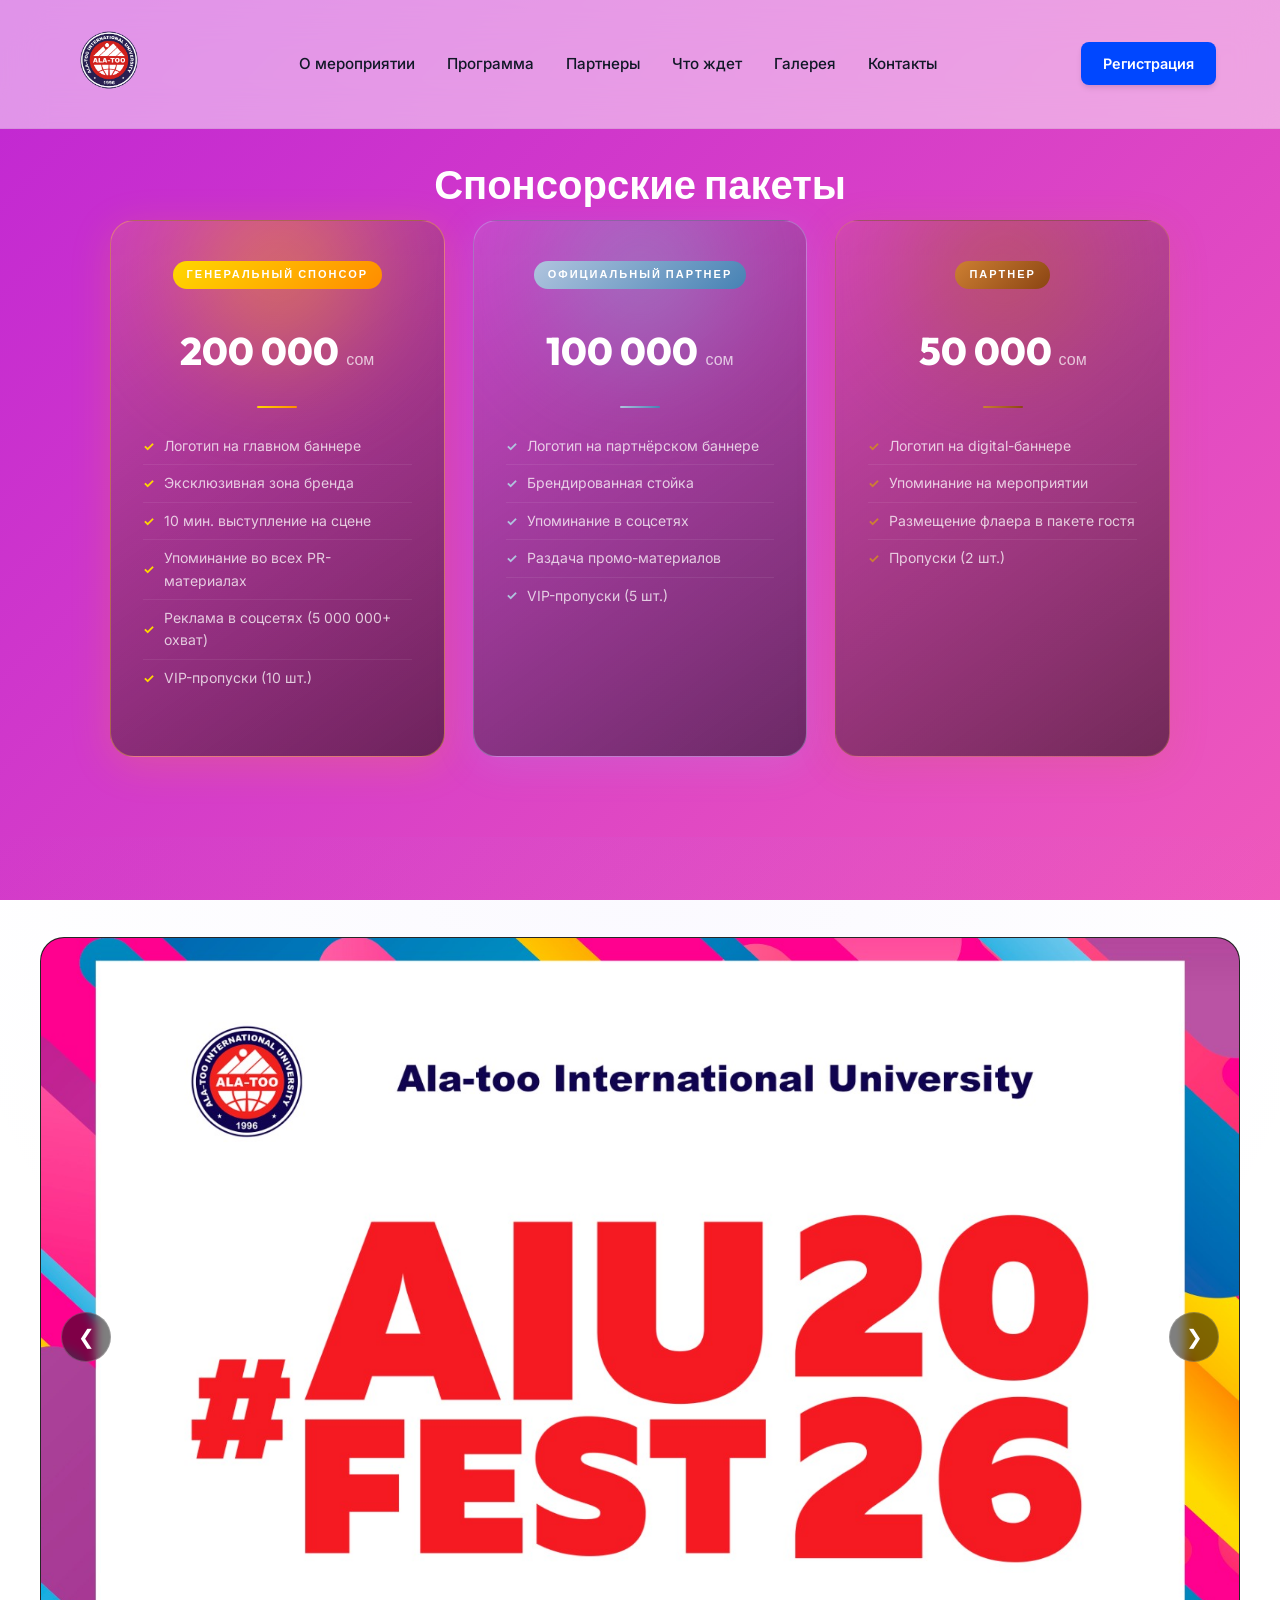
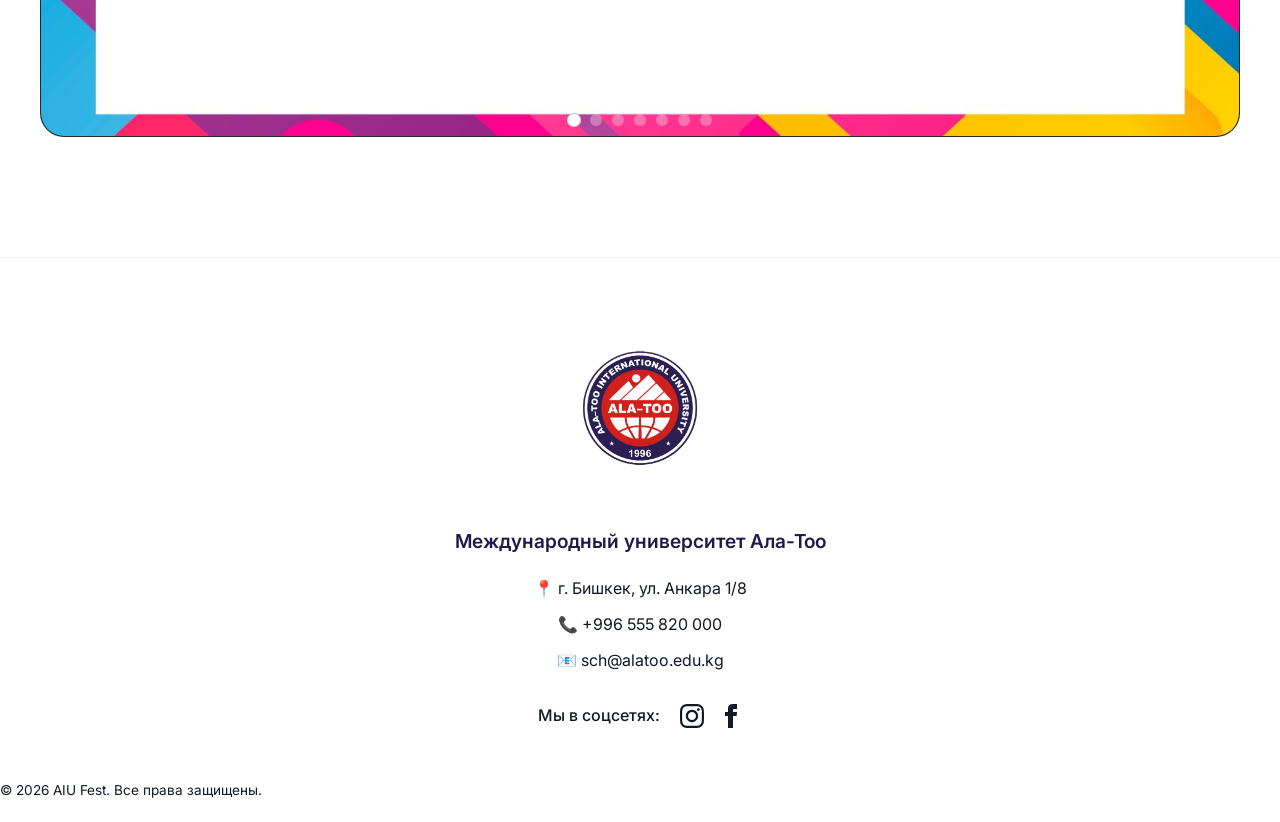
==== index.html @ 4e92ef67 "Update index.html" ====
<!DOCTYPE html>
<html lang="ru">

<head>
  <meta charset="UTF-8" />
  <meta name="viewport" content="width=device-width, initial-scale=1.0" />
  <title>Стать партнером — AIU Fest 2026</title>
  <meta name="description" content="Станьте партнёром AIU Fest 2026 — выберите спонсорский пакет и заполните заявку." />
  <link rel="icon" type="image/svg+xml"
    href="data:image/svg+xml,%3Csvg xmlns='http://www.w3.org/2000/svg' viewBox='0 0 100 100'%3E%3Ccircle cx='50'
     cy='50' r='48' fill='%23c8102e' stroke='white' stroke-width='4'/%3E%3Ctext x='50' y='58' font-family='Arial'
      font-size='28' font-weight='900' fill='white' text-anchor='middle'%3EAIU%3C/text%3E%3C/svg%3E">
  <link rel="preconnect" href="https://fonts.googleapis.com" />
  <link rel="preconnect" href="https://fonts.gstatic.com" crossorigin />
  <link
    href="https://fonts.googleapis.com/css2?family=Outfit:wght@300;400;600;700;800&family=Inter:wght@400;500;600&display=swap"
    rel="stylesheet" />
  <link rel="stylesheet" href="style.css?v=2.1" />
</head>

<body>
  <!-- Navbar -->
  <header class="navbar">
    <div class="container nav-container">
      <a href="index.html" class="logo">
        <img src="assets/logo.png" alt="AIU Fest Logo" width="90" height="90" />
      </a>
      <nav class="nav-links">
        <a href="index.html#hero">О мероприятии</a>
        <a href="index.html#program">Программа</a>
        <a href="index.html#partners">Партнеры</a>
        <a href="index.html#gallery">Что ждет</a>
        <a href="index.html#about">Галерея</a>
        <a href="index.html#contacts">Контакты</a>
      </nav>
      <div class="nav-actions">
        <a href="index.html#guests-partners" class="btn btn-primary btn-sm desktop-btn">Регистрация</a>
        <button class="nav-toggle" aria-label="Toggle Navigation">☰</button>
      </div>
    </div>
  </header>


  <!-- Sponsorship Packages -->
  <section class="packages-section">
    <div class="container text-center">
      <h2 class="section-title text-uppercase" style="color: white; margin-bottom: 12px;">Спонсорские пакеты</h2>
      <div class="section-divider"></div>

      <div class="packages-grid">

        <!-- Gold -->
        <div class="pkg-card gold" onclick="selectPackage('Генеральный спонсор')">
          <div class="pkg-orb"></div>
          <span class="pkg-badge">Генеральный спонсор</span>
          <div class="pkg-price">200 000 <span>сом</span></div>
          <div class="pkg-divider"></div>
          <ul class="pkg-perks">
            <li>Логотип на главном баннере</li>
            <li>Эксклюзивная зона бренда</li>
            <li>10 мин. выступление на сцене</li>
            <li>Упоминание во всех PR-материалах</li>
            <li>Реклама в соцсетях (5 000 000+ охват)</li>
            <li>VIP-пропуски (10 шт.)</li>
          </ul>

        </div>

        <!-- Silver -->
        <div class="pkg-card silver" onclick="selectPackage('Официальный партнер')">
          <div class="pkg-orb"></div>
          <span class="pkg-badge">Официальный партнер</span>
          <div class="pkg-price">100 000 <span>сом</span></div>
          <div class="pkg-divider"></div>
          <ul class="pkg-perks">
            <li>Логотип на партнёрском баннере</li>
            <li>Брендированная стойка</li>
            <li>Упоминание в соцсетях</li>
            <li>Раздача промо-материалов</li>
            <li>VIP-пропуски (5 шт.)</li>
          </ul>

        </div>

        <!-- Bronze -->
        <div class="pkg-card bronze" onclick="selectPackage('Партнер')">
          <div class="pkg-orb"></div>
          <span class="pkg-badge">Партнер</span>
          <div class="pkg-price">50 000 <span>сом</span></div>
          <div class="pkg-divider"></div>
          <ul class="pkg-perks">
            <li>Логотип на digital-баннере</li>
            <li>Упоминание на мероприятии</li>
            <li>Размещение флаера в пакете гостя</li>
            <li>Пропуски (2 шт.)</li>
          </ul>

        </div>

      </div>
    </div>
  </section>

  <!-- Presentation Image Slider -->
  <section class="pres-section" id="presentation">
    <div class="pres-frame-wrap" id="pres-slider">
      <div class="pres-frame-glow"></div>

      <!-- Internal Slider Container -->
      <div class="pres-slider-track">
        <img src="presentation/1.jpeg" alt="Slide 1" class="pres-slide active">
        <img src="presentation/2.jpeg" alt="Slide 2" class="pres-slide">
        <img src="presentation/3.jpeg" alt="Slide 3" class="pres-slide">
        <img src="presentation/4.jpeg" alt="Slide 4" class="pres-slide">
        <img src="presentation/5.jpeg" alt="Slide 5" class="pres-slide">
        <img src="presentation/6.jpeg" alt="Slide 6" class="pres-slide">
        <img src="presentation/7.jpeg" alt="Slide 7" class="pres-slide">
      </div>

      <!-- Controls -->
      <button class="pres-btn pres-prev" onclick="prevPresSlide()">❮</button>
      <button class="pres-btn pres-next" onclick="nextPresSlide()">❯</button>

      <!-- Dots -->
      <div class="pres-dots">
        <span class="pres-dot active" onclick="goPresSlide(0)"></span>
        <span class="pres-dot" onclick="goPresSlide(1)"></span>
        <span class="pres-dot" onclick="goPresSlide(2)"></span>
        <span class="pres-dot" onclick="goPresSlide(3)"></span>
        <span class="pres-dot" onclick="goPresSlide(4)"></span>
        <span class="pres-dot" onclick="goPresSlide(5)"></span>
        <span class="pres-dot" onclick="goPresSlide(6)"></span>
      </div>
    </div>
  </section>

  <!-- Footer -->

  <footer class="footer" id="contacts">
    <div class="container footer-content-centered">
      <a href="index.html" class="logo footer-logo">
        <img src="assets/logo.png" alt="AIU Fest Logo" width="180" height="180" loading="lazy" decoding="async"
          style="width: 180px; height: 180px; object-fit: contain;" />
      </a>
      <p class="footer-uni-text">Международный университет Ала-Тоо</p>
      <div class="footer-contacts">
        <p>📍 г. Бишкек, ул. Анкара 1/8</p>
        <p>📞 <a href="tel:+996555820000">+996 555 820 000</a></p>
        <p>📧 <a href="mailto:sch@alatoo.edu.kg">sch@alatoo.edu.kg</a></p>
      </div>
      <div class="footer-social-icons">
        <span class="social-label">Мы в соцсетях:</span>
        <a href="https://instagram.com/alatoo.edu.kg" target="_blank" aria-label="Instagram">
          <svg width="24" height="24" fill="currentColor" viewBox="0 0 24 24">
            <path
              d="M12 2.163c3.204 0 3.584.012 4.85.07 1.366.062 2.633.344 3.608 1.318.975.975 1.256 2.242 1.318 3.608.058 1.266.07 1.646.07 4.85s-.012 3.584-.07 4.85c-.062 1.366-.344 2.633-1.318 3.608-.975.975-2.242 1.256-3.608 1.318-1.266.058-1.646.07-4.85.07s-3.584-.012-4.85-.07c-1.366-.062-2.633-.344-3.608-1.318-.975-.975-1.256-2.242-1.318-3.608-.058-1.266-.07-1.646-.07-4.85s.012-3.584.07-4.85c.062-1.366.344-2.633 1.318-3.608.975-.975 2.242-1.256 3.608-1.318 1.266-.058 1.646-.07 4.85-.07zm0-2.163c-3.259 0-3.667.014-4.947.072-4.358.2-6.78 2.618-6.98 6.98-.059 1.281-.073 1.689-.073 4.948s.014 3.667.072 4.947c.2 4.358 2.618 6.78 6.98 6.98 1.281.059 1.689.073 4.948.073s3.667-.014 4.947-.072c4.358-.2 6.78-2.618 6.98-6.98.059-1.281.073-1.689.073-4.948s-.014-3.667-.072-4.947c-.2-4.358-2.618-6.78-6.98-6.98-1.281-.059-1.689-.073-4.948-.073zm0 5.838c-3.403 0-6.162 2.759-6.162 6.162s2.759 6.162 6.162 6.162 6.162-2.759 6.162-6.162-2.759-6.162-6.162-6.162zm0 10.162c-2.209 0-4-1.79-4-4s1.791-4 4-4 4 1.79 4 4-1.791 4-4 4zm6.406-11.845c-.796 0-1.441.645-1.441 1.44s.645 1.44 1.441 1.44 1.44-.645 1.44-1.44-.645-1.44-1.44-1.44z" />
          </svg>
        </a>
        <a href="https://facebook.com/alatoo.edu.kg" target="_blank" aria-label="Facebook">
          <svg width="24" height="24" fill="currentColor" viewBox="0 0 24 24">
            <path
              d="M9 8h-3v4h3v12h5v-12h3.642l.358-4h-4v-1.667c0-.955.192-1.333 1.115-1.333h2.885v-5h-3.808c-3.596 0-5.192 1.583-5.192 4.615v3.385z" />
          </svg>
        </a>
      </div>
    </div>
    <div class="footer-bottom text-center">
      <p>© 2026 AIU Fest. Все права защищены.</p>
    </div>
  </footer>

  <script>
    /* Navbar toggle */
    const navToggle = document.querySelector('.nav-toggle');
    const navLinks = document.querySelector('.nav-links');
    navToggle.addEventListener('click', () => navLinks.classList.toggle('active'));
    navLinks.querySelectorAll('a').forEach(link =>
      link.addEventListener('click', () => navLinks.classList.remove('active'))
    );

    /* Select package — jump to form & pre-fill select */
    function selectPackage(name) {
      const map = {
        'Генеральный спонсор': 'general',
        'Официальный партнер': 'official',
        'Партнер': 'partner'
      };
      const select = document.getElementById('pkg-type');
      if (select) select.value = map[name] || '';
      const form = document.getElementById('contact-form');
      if (form) form.scrollIntoView({ behavior: 'smooth' });
    }

    /* Form submit */
    function handleSubmit(e) {
      e.preventDefault();
      const btn = document.querySelector('.submit-btn');
      if (btn) {
        btn.textContent = '✓ Заявка отправлена!';
        btn.style.background = 'linear-gradient(135deg, #059669, #0284c7)';
        btn.disabled = true;
      }
    }

    // Presentation Slider Logic
    let presCurrentSlide = 0;
    const presSlides = document.querySelectorAll('.pres-slide');
    const presDots = document.querySelectorAll('.pres-dot');
    const presTotalSlides = presSlides.length;
    let presAutoPlayInterval;

    function updatePresSlider() {
      // Hide all
      presSlides.forEach(s => s.classList.remove('active'));
      presDots.forEach(d => d.classList.remove('active'));

      // Show current
      if (presSlides[presCurrentSlide]) {
        presSlides[presCurrentSlide].classList.add('active');
        if (presDots[presCurrentSlide]) {
          presDots[presCurrentSlide].classList.add('active');
        }
      }
    }

    function nextPresSlide() {
      presCurrentSlide = (presCurrentSlide + 1) % presTotalSlides;
      updatePresSlider();
      resetPresInterval();
    }

    function prevPresSlide() {
      presCurrentSlide = (presCurrentSlide - 1 + presTotalSlides) % presTotalSlides;
      updatePresSlider();
      resetPresInterval();
    }

    function goPresSlide(index) {
      presCurrentSlide = index;
      updatePresSlider();
      resetPresInterval();
    }

    function startPresInterval() {
      presAutoPlayInterval = setInterval(nextPresSlide, 4000);
    }

    function resetPresInterval() {
      clearInterval(presAutoPlayInterval);
      startPresInterval();
    }

    // Init slider
    if (presTotalSlides > 0) {
      startPresInterval();
    }
  </script>
</body>

</html>
---- style.css ----
/* ==================== 
   CSS VARIABLES 
==================== */
:root {
    /* Colors - Reference Theme */
    --primary-color: #2b1154;
    /* Deep Purple Background */
    --primary-hover: #3f1978;
    --accent-color: #0047FF;
    /* Bright Blue / Action buttons */
    --accent-hover: #0036cc;
    --bg-dark: #2b1154;
    /* Deep Purple Base */
    --bg-card: rgba(255, 255, 255, 0.05);
    /* Transparent cards */
    --text-main: #1e1b4b;
    --text-muted: #111827;
    /* Light purple */
    --border-color: rgba(255, 255, 255, 0.1);

    /* Typography */
    --font-heading: 'Outfit', sans-serif;
    --font-body: 'Inter', sans-serif;

    /* Logo Fixes */
    --logo-size-nav: 90px;
    --logo-size-footer: 180px;

    /* Transitions & shadows */
    --transition: all 0.3s ease;
    --shadow-md: 0 4px 6px -1px rgba(0, 0, 0, 0.1), 0 2px 4px -1px rgba(0, 0, 0, 0.06);
    --shadow-lg: 0 10px 25px rgba(0, 0, 0, 0.3);
    --shadow-glow: 0 0 20px rgba(0, 71, 255, 0.5);
}

/* ==================== 
   RESET & BASICS 
==================== */
* {
    margin: 0;
    padding: 0;
    box-sizing: border-box;
}

html,
body {
    overflow-x: hidden;
    width: 100%;
    max-width: 100vw;
    position: relative;
    margin: 0;
    padding: 0;
}

html {
    scroll-behavior: smooth;
}

body {
    font-family: var(--font-body);
    background: linear-gradient(-45deg, #ffd700, #ffb347, #ff69b4, #c026d3);
    background-size: 400% 400%;
    animation: gradientBG 15s ease infinite;
    background-attachment: fixed;
    color: var(--text-main);
    line-height: 1.6;
    overflow-x: hidden;
}

@keyframes gradientBG {
    0% {
        background-position: 0% 50%;
    }

    50% {
        background-position: 100% 50%;
    }

    100% {
        background-position: 0% 50%;
    }
}

h1,
h2,
h3,
h4,
.logo-text {
    font-family: var(--font-heading);
    font-weight: 700;
    line-height: 1.2;
}

a {
    text-decoration: none;
    color: inherit;
    transition: var(--transition);
}

.container {
    max-width: 1200px;
    margin: 0 auto;
    padding: 0 24px;
    width: 100%;
}

.container-large {
    max-width: 1600px;
    margin: 0 auto;
    padding: 0 40px;
    width: 100%;
}

.text-accent {
    color: var(--text-main);
    font-weight: 800;
}

/* ==================== 
   BUTTONS 
==================== */
.btn {
    display: inline-flex;
    align-items: center;
    justify-content: center;
    padding: 14px 28px;
    border-radius: 50px;
    font-weight: 600;
    font-size: 1rem;
    cursor: pointer;
    transition: var(--transition);
    border: 2px solid transparent;
}

.btn-sm {
    padding: 8px 20px;
    font-size: 0.9rem;
}

.btn-primary {
    background: var(--accent-color);
    color: white;
    border-radius: 8px;
    box-shadow: var(--shadow-md);
}

.btn-primary:hover {
    transform: translateY(-2px);
    background: var(--accent-hover);
    box-shadow: var(--shadow-glow);
}

.btn-outline {
    background: transparent;
    border-color: rgba(255, 255, 255, 0.3);
    color: white;
    backdrop-filter: blur(10px);
}

.btn-outline:hover {
    background: rgba(255, 255, 255, 0.1);
    border-color: white;
    transform: translateY(-2px);
}

/* ==================== 
   NAVBAR 
==================== */
.navbar {
    position: fixed;
    top: 0;
    left: 0;
    width: 100%;
    z-index: 1000;
    padding: 15px 0;
    transition: var(--transition);
    background: rgba(255, 255, 255, 0.5);
    backdrop-filter: blur(20px);
    -webkit-backdrop-filter: blur(20px);
    border-bottom: 1px solid rgba(0, 0, 0, 0.05);
}

.navbar.scrolled {
    background: rgba(255, 255, 255, 0.9);
    padding: 10px 0;
    box-shadow: 0 4px 20px rgba(0, 0, 0, 0.05);
}

.nav-container {
    display: flex;
    justify-content: space-between;
    align-items: center;
}

.logo img {
    width: var(--logo-size-nav);
    height: var(--logo-size-nav);
    object-fit: contain;
    border-radius: 50%;
}

.logo-text {
    font-size: 1.8rem;
    font-weight: 800;
    letter-spacing: 1px;
}

.nav-links {
    display: flex;
    gap: 32px;
}

.nav-toggle {
    display: none;
}

.nav-actions {
    display: flex;
    align-items: center;
    gap: 15px;
}

.nav-links a {
    font-size: 0.95rem;
    font-weight: 500;
    color: #111827;
}

.nav-links a:hover {
    color: var(--primary-color);
}

/* ==================== 
   HERO SECTION 
==================== */
.hero {
    position: relative;
    padding-top: 200px;
    padding-bottom: 80px;
    background-image: url('assets/hero_bg_colored.jpeg');
    background-size: cover;
    background-position: center;
    background-repeat: no-repeat;
    display: flex;
    justify-content: center;
    align-items: center;
}

.hero-banner-card {
    background: #ffffff;
    border-radius: 30px;
    padding: 80px 20px 80px 20px;
    box-shadow: 0 20px 50px rgba(0, 0, 0, 0.15);
    width: 100%;
    margin: 0 auto;
    position: relative;
    z-index: 2;
    animation: fadeIn 1s ease forwards;
}

.hero-banner-top {
    display: flex;
    justify-content: space-between;
    align-items: flex-end;
    margin-bottom: 40px;
    gap: 60px;
}

.hero-title-col {
    display: flex;
    flex-direction: column;
    justify-content: flex-end;
}

.hero-title-col .banner-subtitle {
    margin-top: 0;
    text-align: left;
}

.hero-hash-col {
    display: flex;
    flex-direction: column;
    justify-content: flex-end;
    align-items: center;
    position: relative;
    bottom: 70px;
    margin-right: 60px;
}

.banner-logo-main {
    height: 400px;
    width: 400px;
    object-fit: contain;
}

.banner-text-center {
    text-align: left;
    margin-bottom: 60px;
    margin-top: -100px;
}

.banner-text-center h2 {
    color: #1e1b4b;
    font-weight: 600;
    font-size: 4.5rem;
    line-height: 1.1;
    text-transform: uppercase;
    margin: 0;
}

.banner-subtitle {
    color: #df2029;
    font-size: 3rem;
    font-weight: 900;
    margin-top: 1px;
    letter-spacing: 2px;
}

.hero-banner-middle {
    display: flex;
    justify-content: space-around;
    align-items: center;
    margin-bottom: 70px;
    padding: 0 20px;
}

.banner-text-hashtag {
    display: flex;
    align-items: flex-end;
    color: #df2029;
    font-weight: 900;
    -webkit-text-stroke: 4px #df2029;
    line-height: 0.82;
    margin-bottom: 90px;
}

.banner-text-hashtag .hash {
    font-size: 5.5rem;
    font-weight: 900;
    margin-right: 8px;
    margin-bottom: 40px;
    line-height: 0.8;
}

.banner-text-hashtag .text {
    display: flex;
    flex-direction: column;
    letter-spacing: -3px;
    text-align: left;
}

.banner-text-hashtag .text .aiu {
    font-size: 7.5rem;
    line-height: 0.77;
}

.banner-text-hashtag .text .fest {
    font-size: 6rem;
    line-height: 0.8;
}

.banner-date {
    color: #1e1b4b;
    font-weight: 600;
    font-size: 3rem;
    line-height: 1.1;
    text-align: center;
    white-space: nowrap;
    margin-top: 40px;
}

.hero-banner-bottom {
    display: flex;
    justify-content: center;
    align-items: flex-start;
    gap: 320px;
    padding-top: 60px;
    border-top: 2px solid #f0f0f0;
    flex-wrap: nowrap;
}

.sponsor-group {
    display: flex;
    flex-direction: column;
    align-items: center;
    gap: 30px;
}

.sponsors-label {
    text-align: center;
    font-size: 2rem;
    font-weight: 600;
    color: #1e1b4b;
    -webkit-text-stroke: 2px #1e1b4b;
    letter-spacing: 2px;
    margin-bottom: 10px;
}

.hero-banner-bottom img {
    height: 80px;
    object-fit: contain;
}

@keyframes fadeInUp {
    from {
        opacity: 0;
        transform: translateY(30px);
    }

    to {
        opacity: 1;
        transform: translateY(0);
    }
}

@keyframes fadeIn {
    from {
        opacity: 0;
    }

    to {
        opacity: 1;
    }
}

/* ==================== 
   SUPPORT & ORGANIZERS 
==================== */
.support-section {
    padding: 60px 0;
}

.support-title {
    font-size: 1.2rem;
    font-weight: 700;
    margin-bottom: 30px;
}

.support-logos {
    display: flex;
    justify-content: center;
    gap: 40px;
    align-items: center;
    flex-wrap: wrap;
}

.support-logo {
    height: 40px;
    object-fit: contain;
    filter: brightness(0) invert(1);
    opacity: 0.8;
}

.organizers-section {
    padding: 20px 0 60px;
}

.organizer-logos {
    display: flex;
    justify-content: center;
    gap: 60px;
    margin-top: 20px;
}

.org-item {
    text-align: center;
}

.org-circle {
    width: 80px;
    height: 80px;
    border-radius: 50%;
    background: transparent;
    margin: 0 auto 10px;
    display: flex;
    align-items: center;
    justify-content: center;
}

.org-circle img {
    height: 120px;
}

.org-item p {
    font-size: 0.8rem;
    color: var(--text-muted);
    line-height: 1.2;
}

/* ==================== 
   SECTIONS & LAYOUT 
==================== */
.section {
    padding: 100px 0;
    position: relative;
    z-index: 2;
}

.section:nth-of-type(odd) {
    background-image: url('assets/hero_bg_colored.jpeg');
    background-size: cover;
    background-position: center;
    background-repeat: no-repeat;
}


.bg-card {
    background: rgba(255, 255, 255, 0.05);
    backdrop-filter: blur(40px);
    -webkit-backdrop-filter: blur(40px);
    border-top: 1px solid rgba(255, 255, 255, 0.2);
    border-bottom: 1px solid rgba(255, 255, 255, 0.2);
}

.section-header {
    text-align: center;
    margin-bottom: 60px;
}

.section-title {
    font-size: 2.5rem;
    margin-bottom: 16px;
    text-align: center;
}

.section-subtitle {
    font-size: 1.1rem;
    color: var(--text-muted);
    max-width: 700px;
    margin: 0 auto;
}

/* ==================== 
   ABOUT & STATS
==================== */
.about-grid {
    display: grid;
    grid-template-columns: 4fr 6fr;
    gap: 50px;
    align-items: center;
}

.img-responsive {
    max-width: 100%;
    height: auto;
}

.about-gallery {
    width: 100%;
    height: 350px;
    position: relative;
    min-width: 0;
    overflow: hidden;
}

.photo-slider {
    position: relative;
    width: 100%;
    height: 100%;
    display: flex;
    align-items: center;
}

.slider-track-wrapper {
    position: relative;
    overflow: hidden;
    width: 100%;
    height: 100%;
    border-radius: 24px;
    border: 1px solid rgba(255, 255, 255, 0.15);
    background: #000;
}

.slider-track {
    position: relative;
    display: flex;
    height: 100%;
    transition: transform 0.4s ease-in-out;
    z-index: 2;
}

.slider-slide {
    display: flex;
    gap: 15px;
    min-width: 100%;
    height: 350px;
    flex-shrink: 0;
    padding: 0 5px;
    box-sizing: border-box;
}

.slider-slide img {
    width: 250px;
    min-width: 250px;
    height: 350px;
    object-fit: cover;
    border-radius: 10px;
    flex-shrink: 0;
}

.slider-btn {
    position: absolute;
    top: 50%;
    transform: translateY(-50%);
    background: rgba(255, 255, 255, 0.8);
    backdrop-filter: blur(5px);
    border: none;
    width: 40px;
    height: 40px;
    border-radius: 50%;
    font-size: 1.2rem;
    color: var(--primary-color);
    cursor: pointer;
    z-index: 10;
    box-shadow: var(--shadow-md);
    transition: var(--transition);
    display: flex;
    align-items: center;
    justify-content: center;
}

.slider-btn:hover {
    background: white;
    transform: translateY(-50%) scale(1.1);
}

.slider-btn:disabled {
    opacity: 0.5;
    cursor: not-allowed;
    transform: translateY(-50%);
}

.slider-btn-prev {
    left: 10px;
}

.slider-btn-next {
    right: 10px;
}

.slider-dots {
    position: absolute;
    bottom: -30px;
    left: 50%;
    transform: translateX(-50%);
    display: flex;
    gap: 8px;
    z-index: 10;
}

.slider-dot {
    width: 10px;
    height: 10px;
    border-radius: 50%;
    background: rgba(255, 255, 255, 0.4);
    cursor: pointer;
    transition: var(--transition);
    border: none;
    padding: 0;
}

.slider-dot.active {
    background: var(--accent-color);
    transform: scale(1.2);
}

.rounded {
    border-radius: 20px;
    box-shadow: var(--shadow-md);
}

.simple-list {
    list-style: none;
    padding: 0;
}

.simple-list li {
    margin-bottom: 5px;
    font-size: 0.95rem;
}

.stats-bar {
    display: flex;
    justify-content: center;
    gap: 40px;
    text-align: center;
    margin-top: 60px;
    flex-wrap: wrap;
}

.stat-item {
    padding: 10px;
    flex: 1 1 120px;
}

.stat-num {
    font-size: 2rem;
    font-weight: 800;
    margin-bottom: 5px;
    color: var(--text-main);
    white-space: nowrap;
}

.stat-label {
    font-size: 0.75rem;
    color: var(--text-muted);
    text-transform: uppercase;
    font-weight: 600;
    white-space: nowrap;
}

/* ==================== 
   GUESTS & PARTNERS 
==================== */
.general-sponsor img {
    max-width: 200px;
    filter: brightness(0) invert(1);
    opacity: 0.9;
}

.glow-cards-grid {
    display: grid;
    grid-template-columns: 1fr 1fr;
    gap: 40px;
}

.glow-card {
    position: relative;
    background: rgba(255, 255, 255, 0.8);
    backdrop-filter: blur(20px);
    -webkit-backdrop-filter: blur(20px);
    border: 1px solid rgba(255, 255, 255, 0.4);
    border-radius: 20px;
    padding: 60px 40px;
    overflow: hidden;
    transition: var(--transition);
}

.card-title {
    font-size: 1.5rem;
    margin-bottom: 20px;
    position: relative;
    z-index: 2;
}

.glow-card p {
    color: var(--text-muted);
    font-size: 0.95rem;
    position: relative;
    z-index: 2;
}

.glow-card .btn {
    position: relative;
    z-index: 2;
}

.glow-orb {
    position: absolute;
    top: -50px;
    right: -20px;
    width: 150px;
    height: 150px;
    border-radius: 50%;
    filter: blur(20px);
    opacity: 0.6;
    z-index: 1;
}

.glow-card:hover {
    border-color: rgba(255, 255, 255, 0.8);
    transform: translateY(-5px);
}

.glow-card:hover .glow-orb {
    opacity: 0.8;
}

/* Partners Logos Grid */
.partners-logo-grid {
    display: grid;
    grid-template-columns: repeat(4, 1fr);
    gap: 30px;
    margin-top: 40px;
}

.partner-logo-box {
    background: rgb(255, 255, 255);
    border: 1px solid rgb(255, 255, 255);
    border-radius: 15px;
    padding: 20px 30px;
    display: flex;
    justify-content: center;
    align-items: center;
    transition: var(--transition);
    min-width: 220px;
    height: auto;
    min-height: 160px;
}

.partner-logo-box img {
    max-height: 140px;
    max-width: 100%;
    object-fit: contain;
    transition: var(--transition);
}

.partner-logo-box:hover {
    transform: translateY(-5px);
    background: rgb(255, 255, 255);
}

.gold-hero-box {
    background: #ffffff;
    border: 2px solid #FFD000;
    box-shadow: 0 8px 32px rgba(255, 215, 0, 0.4);
}

.gold-hero-box:hover {
    background: #ffffff;
    border: 2px solid #FFA500;
    box-shadow: 0 12px 40px rgba(255, 215, 0, 0.6);
    transform: translateY(-5px);
}

.partner-logo-box:hover img {
    opacity: 1;
}

/* ==================== 
   PROGRAM & MAP
==================== */
.program-map-grid {
    display: grid;
    grid-template-columns: 1fr 1fr;
    gap: 60px;
}

.program-card {
    height: 120px;
    border-radius: 15px;
    margin-bottom: 20px;
    display: flex;
    align-items: center;
    justify-content: center;
    text-align: center;
    padding: 20px 30px;
    background-size: cover;
    background-position: center;
    transition: var(--transition);
    cursor: pointer;
    border: 1px solid rgba(255, 255, 255, 0.1);
}

.program-card-inner {
    display: flex;
    flex-direction: column;
    align-items: center;
    gap: 8px;
}

.program-card h4 {
    font-size: 1.2rem;
    color: white;
    font-weight: 700;
    margin: 0;
}

.program-time {
    font-size: 0.9rem;
    font-weight: 600;
    color: white;
    background: rgba(255, 255, 255, 0.2);
    backdrop-filter: blur(6px);
    -webkit-backdrop-filter: blur(6px);
    padding: 3px 14px;
    border-radius: 20px;
    border: 1px solid rgba(255, 255, 255, 0.3);
    letter-spacing: 0.5px;
    white-space: nowrap;
}

.program-card:hover {
    transform: scale(1.02);
    box-shadow: var(--shadow-glow);
}

.map-blank-card {
    background: rgba(255, 255, 255, 0.05);
    backdrop-filter: blur(20px);
    -webkit-backdrop-filter: blur(20px);
    height: 100%;
    min-height: 400px;
    border-radius: 20px;
    display: flex;
    align-items: center;
    justify-content: center;
    color: rgba(255, 255, 255, 0.5);
    border: 1px solid rgba(255, 255, 255, 0.2);
}

/* ==================== 
   EXPANDING GALLERY
==================== */
.expanding-cards-container {
    display: flex;
    width: 100%;
    height: 500px;
    gap: 15px;
    margin-top: 40px;
}

.expand-card {
    position: relative;
    flex: 1;
    border-radius: 20px;
    background-size: cover;
    background-position: center;
    background-repeat: no-repeat;
    overflow: hidden;
    transition: flex 0.6s cubic-bezier(0.25, 0.8, 0.25, 1);
    cursor: pointer;
    display: flex;
    align-items: flex-end;
}

.expand-card::after {
    content: '';
    position: absolute;
    top: 0;
    left: 0;
    right: 0;
    bottom: 0;
    background: linear-gradient(to top, rgba(0, 0, 0, 0.85) 0%, rgba(0, 0, 0, 0.1) 100%);
    z-index: 1;
    pointer-events: none;
    border-radius: 20px;
}

.expand-card:nth-child(1) {
    background-image: url('assets/test11.jpeg');
}

.expand-card:nth-child(2) {
    background-image: url('assets/test3.jpeg');
}

.expand-card:nth-child(3) {
    background-image: url('assets/test7.jpeg');
}

.expand-card:nth-child(4) {
    background-image: url('assets/test9.jpeg');
}

.expand-card:nth-child(5) {
    background-image: url('assets/test10.jpeg');
}

.vertical-title {
    position: absolute;
    left: 50%;
    bottom: 30px;
    transform: translateX(-50%);
    writing-mode: vertical-rl;
    transform: rotate(180deg);
    color: white;
    font-size: 1.2rem;
    font-weight: 800;
    text-transform: uppercase;
    letter-spacing: 2px;
    z-index: 3;
    transition: opacity 0.3s ease;
}

.expand-card .card-content {
    position: relative;
    z-index: 2;
    padding: 30px;
    color: white;
    opacity: 0;
    visibility: hidden;
    transition: opacity 0.4s ease 0.2s, visibility 0s 0s;
    min-width: 300px;
}

.expand-card:hover,
.expand-card.active {
    flex: 5;
}

.expand-card:hover .vertical-title,
.expand-card.active .vertical-title {
    opacity: 0;
}

.expand-card:hover .card-content,
.expand-card.active .card-content {
    opacity: 1;
    visibility: visible;
}

.expand-card .card-content h3 {
    font-size: 2.2rem;
    font-weight: 900;
    margin-bottom: 10px;
    line-height: 1.1;
    text-transform: uppercase;
}

.expand-card .card-content p {
    font-size: 1.1rem;
    line-height: 1.4;
    font-weight: 500;
    color: rgba(255, 255, 255, 0.9);
}

@media (max-width: 900px) {
    .expanding-cards-container {
        flex-direction: column;
        height: 800px;
    }

    .expand-card {
        flex: 1;
    }

    .vertical-title {
        writing-mode: horizontal-tb;
        transform: none;
        left: 20px;
        bottom: 20px;
    }
}

.map-blank-card h2 {
    font-size: 3rem;
    font-weight: 800;
}



/* Forms */
.form-container {
    display: grid;
    grid-template-columns: 1fr 1fr;
    gap: 60px;
    background: rgba(255, 255, 255, 0.05);
    backdrop-filter: blur(40px);
    -webkit-backdrop-filter: blur(40px);
    padding: 60px;
    border-radius: 30px;
    box-shadow: 0 10px 30px rgba(0, 0, 0, 0.2);
    border: 1px solid rgba(255, 255, 255, 0.2);
}

.form-info h2 {
    font-size: 2.2rem;
    margin-bottom: 20px;
}

.form-info p {
    color: var(--text-muted);
}

.contact-mini p {
    margin-bottom: 10px;
    font-weight: 500;
}

.form-group {
    margin-bottom: 20px;
}

.form-group label {
    display: block;
    margin-bottom: 8px;
    font-weight: 500;
    font-size: 0.95rem;
}

.form-group input,
.form-group select {
    width: 100%;
    padding: 14px 20px;
    border-radius: 12px;
    background: rgba(255, 255, 255, 0.1);
    backdrop-filter: blur(10px);
    border: 1px solid rgba(255, 255, 255, 0.3);
    color: white;
    font-family: inherit;
    transition: var(--transition);
}

.form-group input:focus,
.form-group select:focus {
    outline: none;
    border-color: var(--primary-color);
    background: rgba(255, 255, 255, 0.2);
}

.btn-block {
    width: 100%;
    margin-top: 10px;
}

.form-msg {
    margin-top: 15px;
    font-size: 0.9rem;
    text-align: center;
}

/* Footer */
.footer {
    background: rgba(255, 255, 255, 0.8);
    backdrop-filter: blur(20px);
    -webkit-backdrop-filter: blur(20px);
    padding: 60px 0 20px;
    border-top: 1px solid rgba(0, 0, 0, 0.05);
}

.footer-content-centered {
    display: flex;
    flex-direction: column;
    align-items: center;
    justify-content: center;
    margin-bottom: 30px;
    gap: 20px;
    text-align: center;
}

.footer-uni-text {
    font-size: 1.2rem;
    font-weight: 600;
    color: var(--text-main);
    margin: 0;
}

.footer-contacts {
    display: flex;
    flex-direction: column;
    gap: 10px;
    color: var(--text-muted);
}

.footer-contacts p {
    margin: 0;
}

.footer-contacts a {
    color: var(--text-muted);
    transition: var(--transition);
}

.footer-contacts a:hover {
    color: var(--accent-color);
}

.footer-social-icons {
    display: flex;
    align-items: center;
    gap: 15px;
    margin-top: 10px;
}

.social-label {
    font-weight: 500;
    color: var(--text-muted);
    margin-right: 5px;
}

.footer-social-icons a {
    color: var(--text-muted);
    transition: var(--transition);
    display: flex;
    align-items: center;
    justify-content: center;
}

.footer-social-icons a:hover {
    color: var(--accent-color);
    transform: translateY(-2px);
}

.footer-bottom {
    padding-top: 20px;
    border-top: 1px solid rgba(255, 255, 255, 0.05);
    color: var(--text-muted);
    font-size: 0.85rem;
}

/* ==================== 
   RESPONSIVE 
==================== */
@media (max-width: 992px) {

    .glow-cards-grid,
    .program-map-grid,
    .form-container {
        grid-template-columns: 1fr;
    }

    .partners-grid {
        grid-template-columns: repeat(2, 1fr);
    }

    .about-grid {
        grid-template-columns: 1fr;
    }
}


@media (max-width: 1520px) {
    .container-large {
        width: 100% !important;
        max-width: 100vw !important;
        overflow-x: hidden !important;
        padding: 0 20px;
        position: relative;
    }

    .hero {
        width: 100% !important;
        max-width: 100vw !important;
        overflow-x: hidden !important;
        padding-top: 170px;
        padding-bottom: 40px;
    }
}


@media (max-width: 768px) {

    .support-logos {
        gap: 15px;
    }

    .support-logo {
        height: 35px;
    }

    .organizer-logos {
        gap: 15px;
        flex-wrap: wrap;
    }

    .org-item {
        flex: 1 1 40%;
    }

    .org-circle {
        width: 60px;
        height: 60px;
    }

    .org-circle img {
        height: 40px;
    }

    .partners-logo-grid {
        grid-template-columns: repeat(2, 1fr);
        gap: 20px;
    }

    .partner-logo-box {
        min-width: 120px;
        height: 80px;
        padding: 10px;
    }



    .section {
        padding: 50px 0;
    }

    .section-title {
        font-size: 2rem;
    }

    .desktop-btn {
        display: none;
    }

    .nav-toggle {
        display: block;
        background: none;
        border: none;
        font-size: 2rem;
        color: #111827;
        cursor: pointer;
    }

    .nav-links {
        position: absolute;
        top: 100%;
        left: 0;
        width: 100%;
        background: rgba(255, 255, 255, 0.95);
        backdrop-filter: blur(20px);
        -webkit-backdrop-filter: blur(20px);
        flex-direction: column;
        align-items: center;
        padding: 30px 0;
        gap: 20px;
        box-shadow: 0 10px 30px rgba(0, 0, 0, 0.1);
        display: none;
        border-top: 1px solid rgba(0, 0, 0, 0.05);
    }

    .nav-links.active {
        display: flex;
    }

    .mobile-only-btn {
        display: inline-block !important;
        margin-top: 10px;
    }

    .form-container {
        padding: 30px;
    }

    .stat-num {
        font-size: 1.5rem;
    }

    .gallery-slide {
        width: calc(100vw - 40px);
        max-width: 100%;
        justify-content: center;
        flex-shrink: 0;
    }

    .gallery-scroll-container img {
        width: 100%;
        max-width: 300px;
        height: auto;
        min-width: unset;
    }
}

@media (max-width: 480px) {
    .hero {
        padding-top: 180px;
        padding-bottom: 20px;
    }

    .glow-card {
        padding: 40px 20px;
    }

    .form-container {
        padding: 20px 15px;
        border-radius: 15px;
    }

    .stats-bar {
        display: grid;
        grid-template-columns: 1fr 1fr;
        gap: 20px;
    }

    .organizer-logos {
        flex-direction: column;
    }
}

/* ====================
   PARTNER PAGE
==================== */
.partner-hero {
    padding: 120px 0 60px;
    text-align: center;
}

.partner-hero h1 {
    font-family: 'Outfit', sans-serif;
    font-size: clamp(2rem, 5vw, 3.5rem);
    font-weight: 800;
    text-transform: uppercase;
    color: #fff;
    letter-spacing: 2px;
    margin-bottom: 16px;
}

.partner-hero .accent {
    background: linear-gradient(90deg, #a78bfa, #60a5fa);
    -webkit-background-clip: text;
    background-clip: text;
    -webkit-text-fill-color: transparent;
}

.partner-hero p {
    color: rgba(255, 255, 255, 0.6);
    font-size: 17px;
    max-width: 560px;
    margin: 0 auto;
    line-height: 1.7;
}

/* Packages */
.packages-section {
    padding: 160px 0 80px;
}

.packages-grid {
    display: grid;
    grid-template-columns: repeat(3, 1fr);
    gap: 28px;
    max-width: 1100px;
    margin: 0 auto;
    padding: 0 20px;
}

.pkg-card {
    position: relative;
    border-radius: 24px;
    padding: 40px 32px 36px;
    display: flex;
    flex-direction: column;
    align-items: center;
    text-align: center;
    overflow: hidden;
    transition: transform 0.3s ease, box-shadow 0.3s ease;
    cursor: pointer;
}

.pkg-card:hover {
    transform: translateY(-8px);
}

.pkg-card .pkg-orb {
    position: absolute;
    top: -40px;
    left: 50%;
    transform: translateX(-50%);
    width: 180px;
    height: 180px;
    border-radius: 50%;
    filter: blur(60px);
    opacity: 0.45;
    pointer-events: none;
    transition: opacity 0.3s;
}

.pkg-card:hover .pkg-orb {
    opacity: 0.7;
}

.pkg-card.gold {
    background: linear-gradient(145deg, rgba(255, 200, 50, 0.12), rgba(20, 10, 5, 0.55));
    border: 1.5px solid rgba(255, 200, 50, 0.4);
    box-shadow: 0 8px 40px rgba(255, 180, 0, 0.18);
}

.pkg-card.gold .pkg-orb {
    background: radial-gradient(circle, #ffd700, #ff8c00);
}

.pkg-card.gold .pkg-badge {
    background: linear-gradient(135deg, #ffd700, #ff8c00);
}

.pkg-card.silver {
    background: linear-gradient(145deg, rgba(180, 200, 220, 0.12), rgba(10, 15, 25, 0.55));
    border: 1.5px solid rgba(180, 210, 240, 0.35);
    box-shadow: 0 8px 40px rgba(150, 200, 255, 0.14);
}

.pkg-card.silver .pkg-orb {
    background: radial-gradient(circle, #b0c4de, #4682b4);
}

.pkg-card.silver .pkg-badge {
    background: linear-gradient(135deg, #b0c4de, #4682b4);
}

.pkg-card.bronze {
    background: linear-gradient(145deg, rgba(200, 130, 70, 0.12), rgba(15, 8, 5, 0.55));
    border: 1.5px solid rgba(205, 140, 80, 0.38);
    box-shadow: 0 8px 40px rgba(200, 120, 50, 0.16);
}

.pkg-card.bronze .pkg-orb {
    background: radial-gradient(circle, #cd7f32, #8b4513);
}

.pkg-card.bronze .pkg-badge {
    background: linear-gradient(135deg, #cd7f32, #8b4513);
}

.pkg-badge {
    display: inline-block;
    font-family: 'Outfit', sans-serif;
    font-size: 11px;
    font-weight: 700;
    letter-spacing: 2px;
    text-transform: uppercase;
    color: #fff;
    padding: 5px 14px;
    border-radius: 30px;
    margin-bottom: 20px;
    position: relative;
    z-index: 1;
}

.pkg-icon {
    font-size: 3rem;
    margin-bottom: 14px;
    position: relative;
    z-index: 1;
}

.pkg-card h3 {
    font-family: 'Outfit', sans-serif;
    font-size: 1.3rem;
    font-weight: 700;
    color: #fff;
    text-transform: uppercase;
    letter-spacing: 1px;
    margin-bottom: 8px;
    position: relative;
    z-index: 1;
}

.pkg-price {
    font-family: 'Outfit', sans-serif;
    font-size: 2.4rem;
    font-weight: 800;
    color: #fff;
    margin: 12px 0 4px;
    position: relative;
    z-index: 1;
}

.pkg-price span {
    font-size: 1rem;
    font-weight: 400;
    opacity: 0.7;
}

.pkg-divider {
    width: 40px;
    height: 2px;
    border-radius: 2px;
    margin: 20px auto;
    position: relative;
    z-index: 1;
}

.gold .pkg-divider {
    background: linear-gradient(90deg, #ffd700, #ff8c00);
}

.silver .pkg-divider {
    background: linear-gradient(90deg, #b0c4de, #4682b4);
}

.bronze .pkg-divider {
    background: linear-gradient(90deg, #cd7f32, #8b4513);
}

.pkg-perks {
    list-style: none;
    padding: 0;
    margin: 0 0 24px;
    text-align: left;
    width: 100%;
    position: relative;
    z-index: 1;
}

.pkg-perks li {
    font-size: 14px;
    color: rgba(255, 255, 255, 0.75);
    padding: 7px 0;
    border-bottom: 1px solid rgba(255, 255, 255, 0.07);
    display: flex;
    align-items: center;
    gap: 10px;
}

.pkg-perks li:last-child {
    border-bottom: none;
}

.pkg-perks li::before {
    content: '✓';
    font-weight: 700;
    font-size: 13px;
    flex-shrink: 0;
}

.gold .pkg-perks li::before {
    color: #ffd700;
}

.silver .pkg-perks li::before {
    color: #b0c4de;
}

.bronze .pkg-perks li::before {
    color: #cd7f32;
}

.pkg-select-btn {
    display: block;
    width: 100%;
    padding: 14px 20px;
    border: none;
    border-radius: 14px;
    font-family: 'Outfit', sans-serif;
    font-size: 15px;
    font-weight: 700;
    letter-spacing: 0.5px;
    cursor: pointer;
    transition: opacity 0.2s, transform 0.15s;
    color: #fff;
    text-transform: uppercase;
    position: relative;
    z-index: 1;
}

.gold .pkg-select-btn {
    background: linear-gradient(135deg, #ffd700, #ff8c00);
}

.silver .pkg-select-btn {
    background: linear-gradient(135deg, #b0c4de, #4682b4);
}

.bronze .pkg-select-btn {
    background: linear-gradient(135deg, #cd7f32, #8b4513);
}

.pkg-select-btn:hover {
    opacity: 0.88;
    transform: translateY(-2px);
}

/* Presentation Slider */
.pres-section {
    padding: 100px 20px 120px;
    background: radial-gradient(circle at center top, rgba(167, 139, 250, 0.05) 0%, transparent 60%);
    position: relative;
    overflow: hidden;
}

.pres-frame-wrap {
    position: relative;
    width: 100%;
    max-width: 1200px;
    height: 800px;
    margin: 0 auto;
    border-radius: 24px;
    aspect-ratio: 16/9;
    border: 1px solid rgba(255, 255, 255, 0.15);
    background: #000;
    overflow: hidden;
}

.pres-frame-glow {
    position: absolute;
    top: 50%;
    left: 50%;
    transform: translate(-50%, -50%);
    width: 100%;
    height: 100%;
    background: radial-gradient(circle, rgba(96, 165, 250, 0.15), rgba(167, 139, 250, 0.15));
    filter: blur(80px);
    z-index: 0;
}

.pres-slider-track {
    position: relative;
    width: 100%;
    height: 100%;
    z-index: 2;
    background: #000;
}

.pres-slide {
    position: absolute;
    top: 0;
    left: 0;
    width: 100%;
    height: 100%;
    object-fit: cover;
    opacity: 0;
    transition: opacity 0.5s ease-in-out;
    pointer-events: none;
}

.pres-slide.active {
    opacity: 1;
    pointer-events: auto;
}

/* Controls */
.pres-btn {
    position: absolute;
    top: 50%;
    transform: translateY(-50%);
    background: rgba(0, 0, 0, 0.5);
    backdrop-filter: blur(5px);
    border: 1px solid rgba(255, 255, 255, 0.2);
    width: 50px;
    height: 50px;
    border-radius: 50%;
    color: #fff;
    font-size: 20px;
    cursor: pointer;
    z-index: 10;
    display: flex;
    align-items: center;
    justify-content: center;
    transition: all 0.3s ease;
}

.pres-btn:hover {
    background: rgba(255, 255, 255, 0.2);
}

.pres-prev {
    left: 20px;
}

.pres-next {
    right: 20px;
}

/* Dots */
.pres-dots {
    position: absolute;
    bottom: 10px;
    left: 50%;
    transform: translateX(-50%);
    display: flex;
    gap: 10px;
    z-index: 10;
}

.pres-dot {
    width: 12px;
    height: 12px;
    border-radius: 50%;
    background: rgba(255, 255, 255, 0.3);
    cursor: pointer;
    transition: all 0.3s ease;
    border: 1px solid transparent;
}

.pres-dot:hover {
    background: rgba(255, 255, 255, 0.6);
}

.pres-dot.active {
    background: #fff;
    transform: scale(1.2);
    border-color: rgba(0, 0, 0, 0.2);
}

@media (max-width: 768px) {
    .packages-grid {
        grid-template-columns: 1fr;
        max-width: 400px;
    }

    .pres-section {
        padding: 60px 20px 80px;
    }

    .pres-frame-wrap {
        height: auto;
        aspect-ratio: 16/9;
        margin-bottom: 40px;
        border-radius: 16px;
    }

    .pres-title {
        font-size: 1.8rem;
    }

    .pres-sub {
        font-size: 15px;
        margin-bottom: 30px;
    }

    .pres-btn {
        width: 40px;
        height: 40px;
        font-size: 16px;
    }

    .pres-dots {
        bottom: 12px;
    }

    .pres-dot {
        width: 10px;
        height: 10px;
    }
}
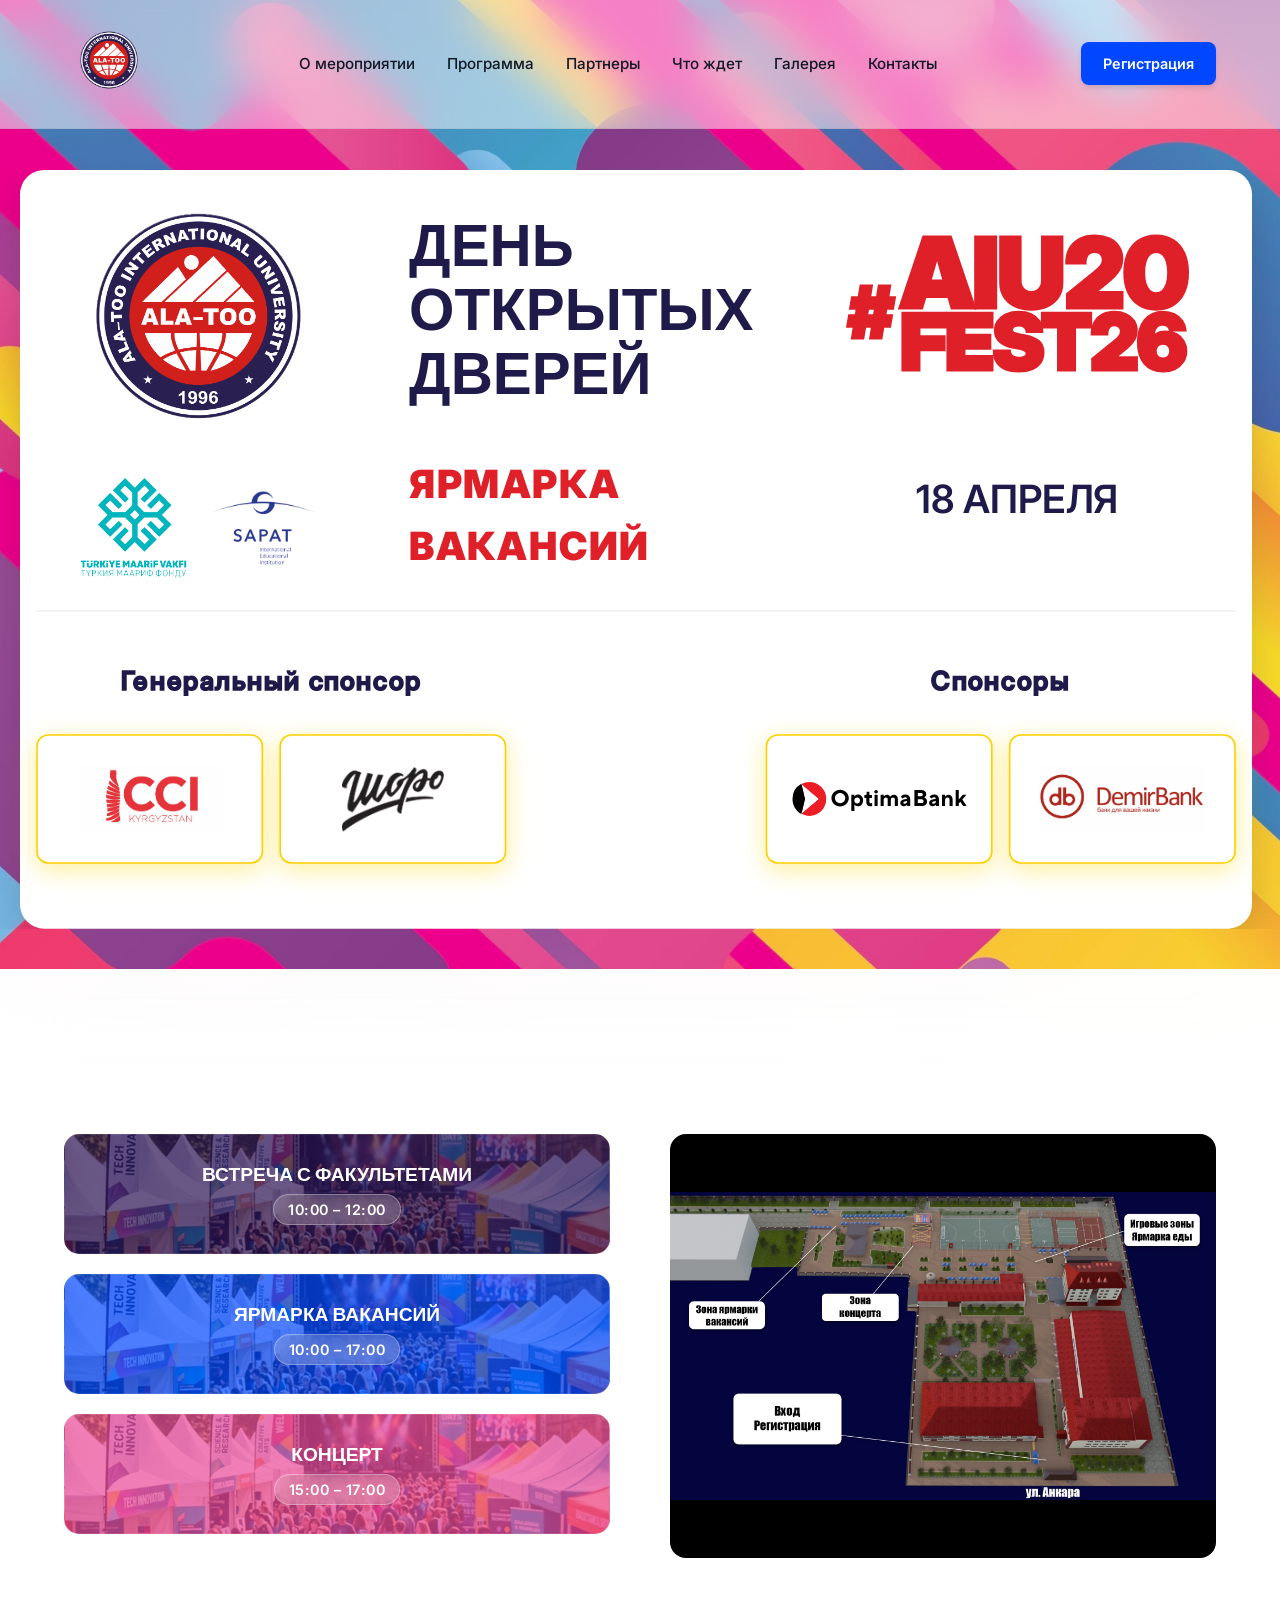
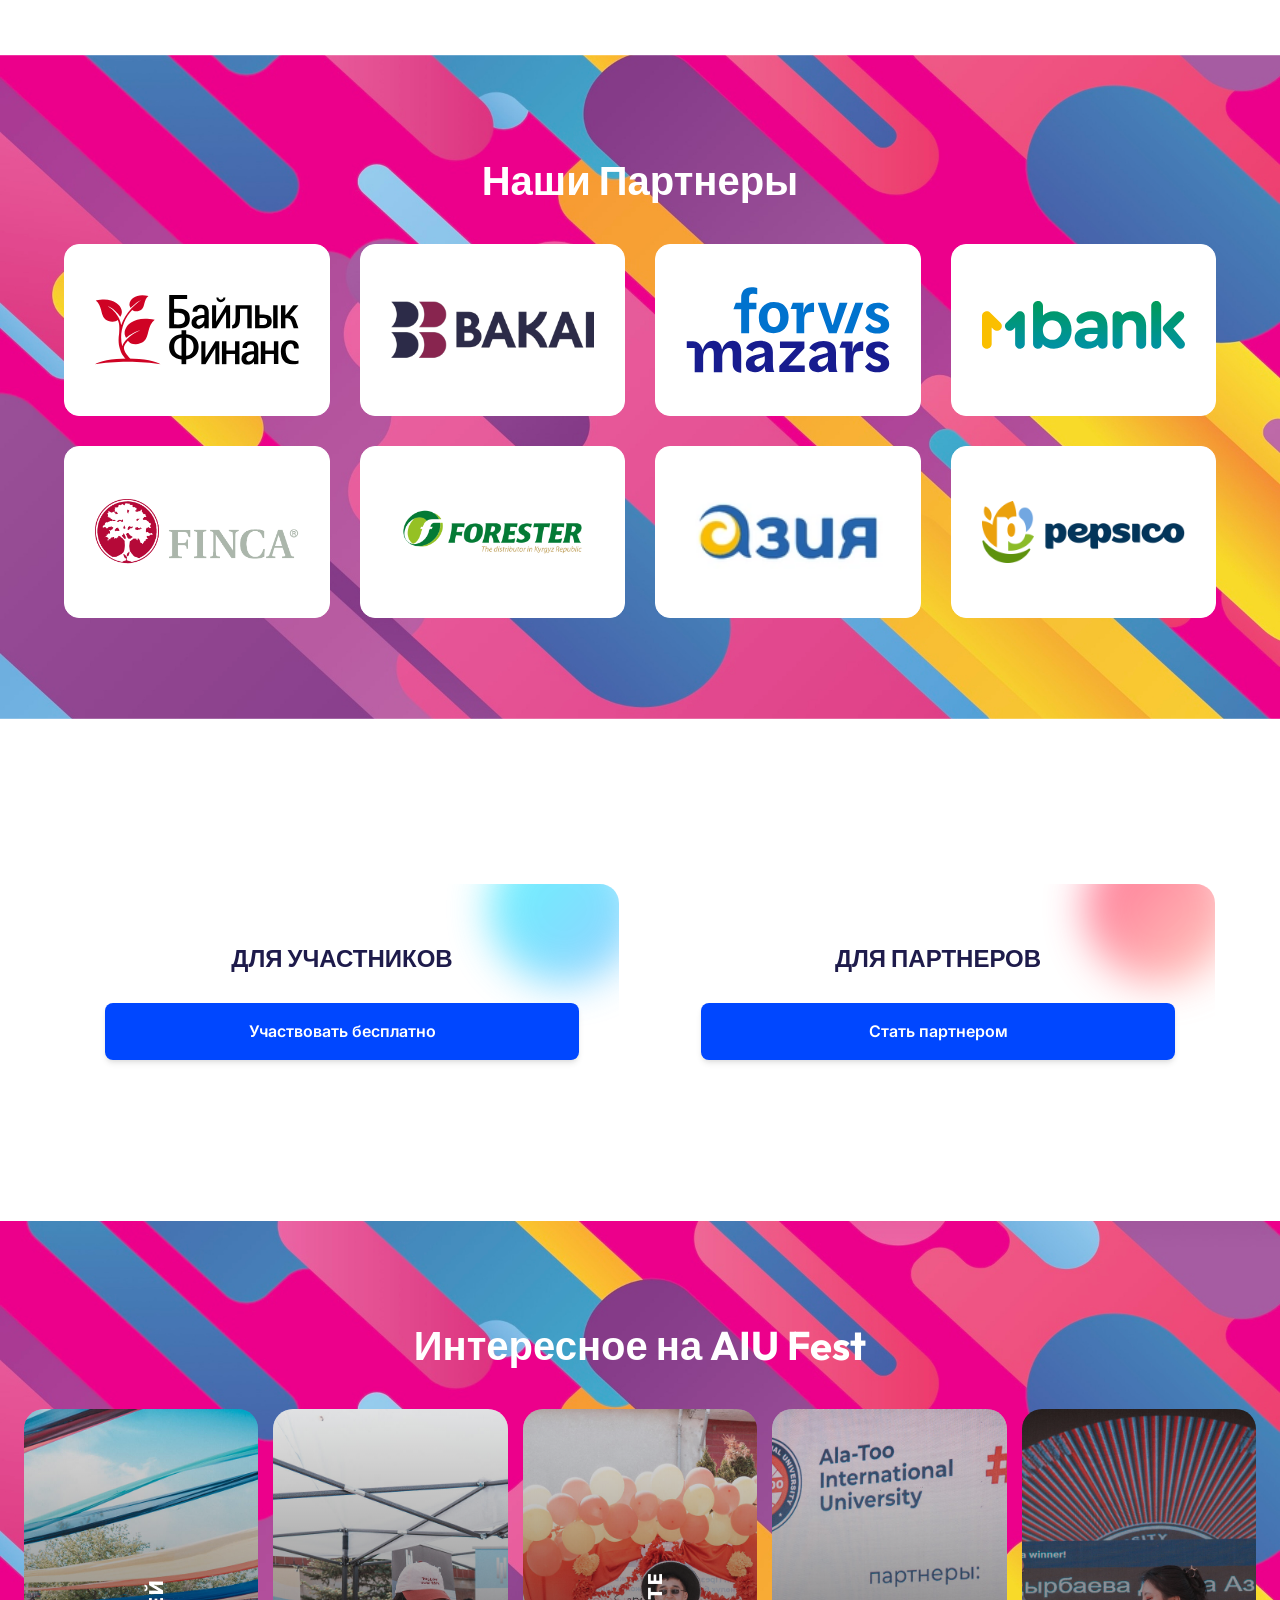
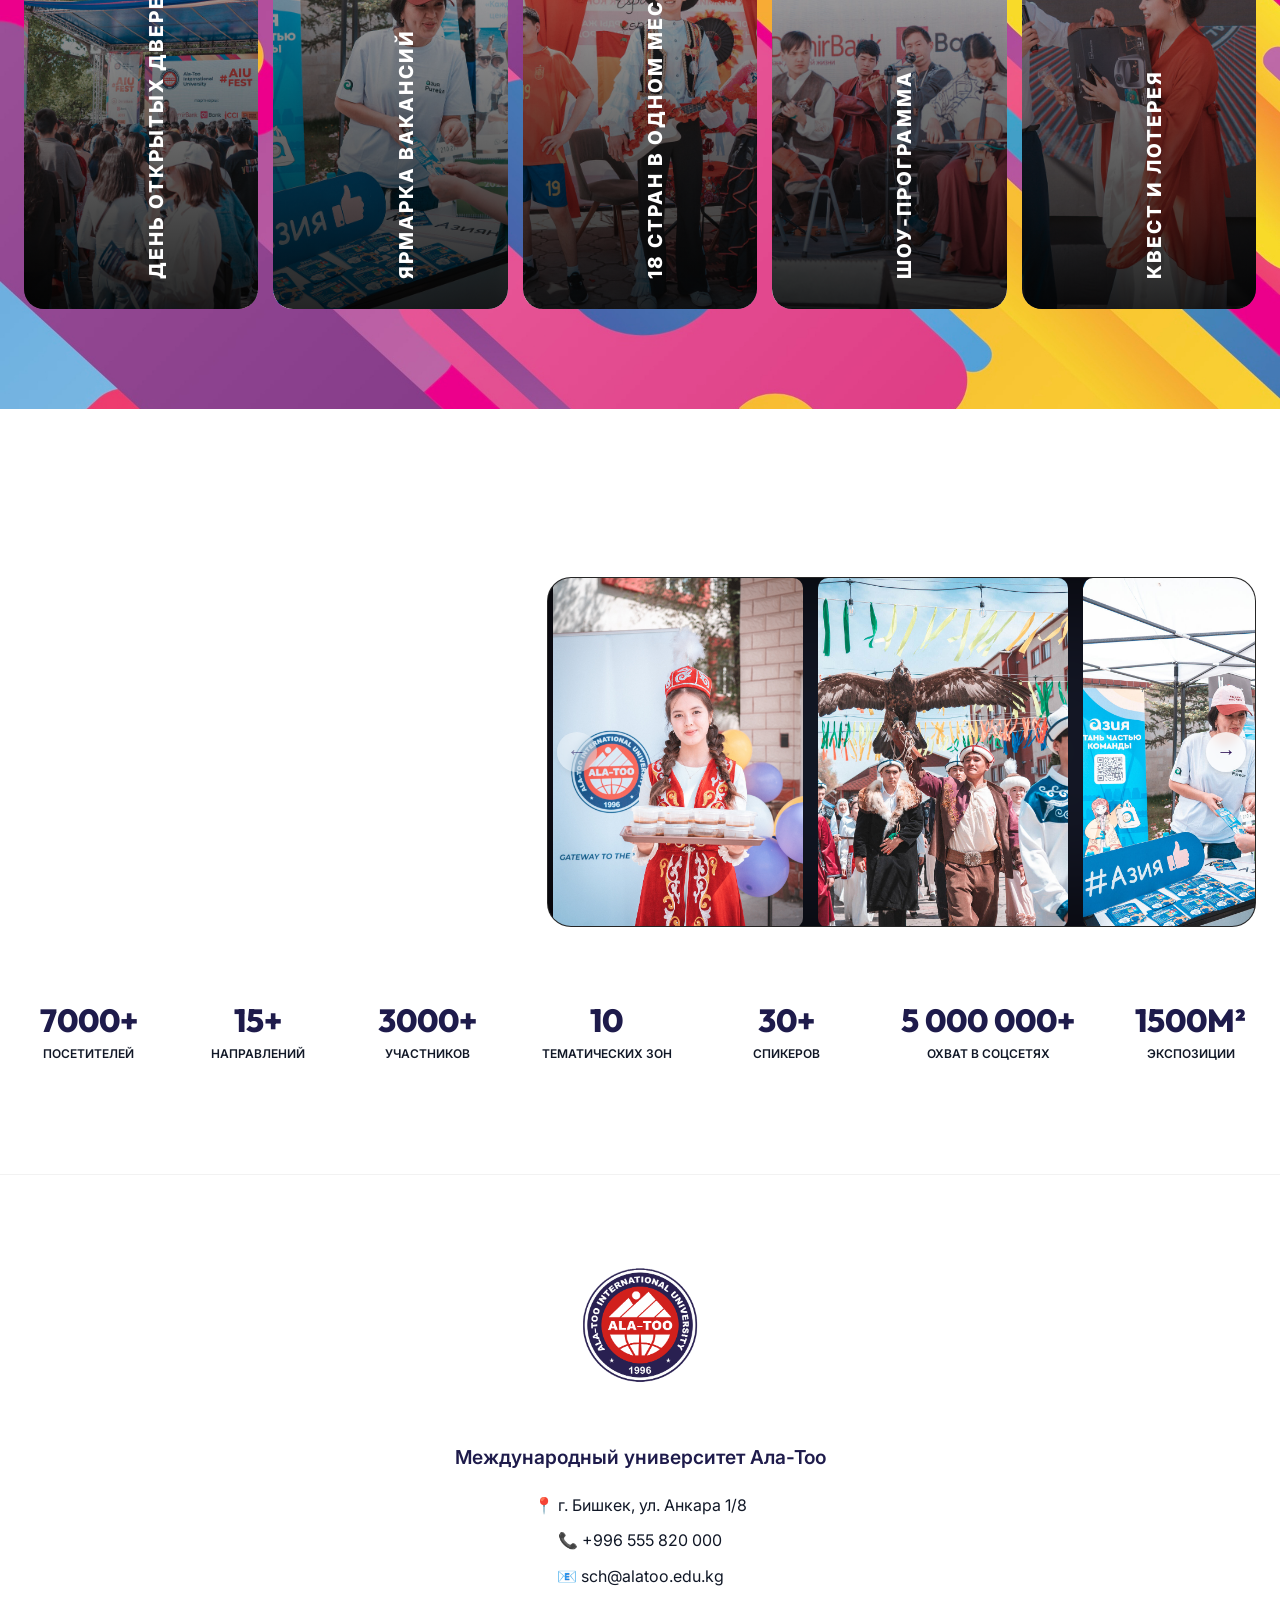
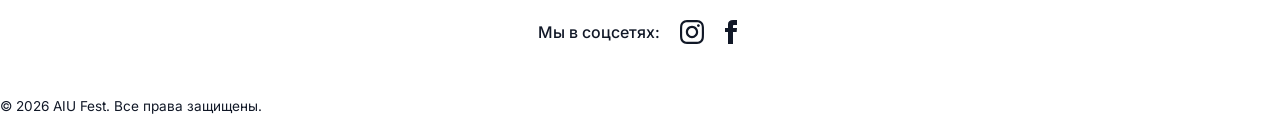
==== commit 37001ef1: "Update index.html" ====
--- a/index.html
+++ b/index.html
@@ -2,259 +2,451 @@
 <html lang="ru">
 
 <head>
-  <meta charset="UTF-8" />
-  <meta name="viewport" content="width=device-width, initial-scale=1.0" />
-  <title>Стать партнером — AIU Fest 2026</title>
-  <meta name="description" content="Станьте партнёром AIU Fest 2026 — выберите спонсорский пакет и заполните заявку." />
-  <link rel="icon" type="image/svg+xml"
-    href="data:image/svg+xml,%3Csvg xmlns='http://www.w3.org/2000/svg' viewBox='0 0 100 100'%3E%3Ccircle cx='50'
-     cy='50' r='48' fill='%23c8102e' stroke='white' stroke-width='4'/%3E%3Ctext x='50' y='58' font-family='Arial'
-      font-size='28' font-weight='900' fill='white' text-anchor='middle'%3EAIU%3C/text%3E%3C/svg%3E">
-  <link rel="preconnect" href="https://fonts.googleapis.com" />
-  <link rel="preconnect" href="https://fonts.gstatic.com" crossorigin />
-  <link
-    href="https://fonts.googleapis.com/css2?family=Outfit:wght@300;400;600;700;800&family=Inter:wght@400;500;600&display=swap"
-    rel="stylesheet" />
-  <link rel="stylesheet" href="style.css?v=2.1" />
+    <meta charset="UTF-8">
+    <meta name="viewport" content="width=device-width, initial-scale=1.0">
+    <title>AIU FEST 2026 | Международный университет Ала-Тоо</title>
+    <meta name="description"
+        content="День открытых дверей AIU FEST 2026: масштабное событие для абитуриентов, студентов и работодателей.">
+    <link rel="icon" type="image/svg+xml" href="data:image/svg+xml,%3Csvg xmlns='http://www.w3.org/2000/svg' viewBox='0 0 100 100'%3E%3Ccircle cx='50' cy='50' r='48' fill='%23c8102e' stroke='white' stroke-width='4'/%3E%3Ctext x='50' y='58' font-family='Arial' font-size='28' font-weight='900' fill='white' text-anchor='middle'%3EAIU%3C/text%3E%3C/svg%3E">
+    <!-- Google Fonts -->
+    <link rel="preconnect" href="https://fonts.googleapis.com">
+    <link rel="preconnect" href="https://fonts.gstatic.com" crossorigin>
+    <link
+        href="https://fonts.googleapis.com/css2?family=Outfit:wght@300;400;600;700;800&family=Inter:wght@400;500;600&display=swap"
+        rel="stylesheet">
+    <link rel="stylesheet" href="style.css?v=2.1">
 </head>
 
 <body>
-  <!-- Navbar -->
-  <header class="navbar">
-    <div class="container nav-container">
-      <a href="index.html" class="logo">
-        <img src="assets/logo.png" alt="AIU Fest Logo" width="90" height="90" />
-      </a>
-      <nav class="nav-links">
-        <a href="index.html#hero">О мероприятии</a>
-        <a href="index.html#program">Программа</a>
-        <a href="index.html#partners">Партнеры</a>
-        <a href="index.html#gallery">Что ждет</a>
-        <a href="index.html#about">Галерея</a>
-        <a href="index.html#contacts">Контакты</a>
-      </nav>
-      <div class="nav-actions">
-        <a href="index.html#guests-partners" class="btn btn-primary btn-sm desktop-btn">Регистрация</a>
-        <button class="nav-toggle" aria-label="Toggle Navigation">☰</button>
-      </div>
-    </div>
-  </header>
-
-
-  <!-- Sponsorship Packages -->
-  <section class="packages-section">
-    <div class="container text-center">
-      <h2 class="section-title text-uppercase" style="color: white; margin-bottom: 12px;">Спонсорские пакеты</h2>
-      <div class="section-divider"></div>
-
-      <div class="packages-grid">
-
-        <!-- Gold -->
-        <div class="pkg-card gold" onclick="selectPackage('Генеральный спонсор')">
-          <div class="pkg-orb"></div>
-          <span class="pkg-badge">Генеральный спонсор</span>
-          <div class="pkg-price">200 000 <span>сом</span></div>
-          <div class="pkg-divider"></div>
-          <ul class="pkg-perks">
-            <li>Логотип на главном баннере</li>
-            <li>Эксклюзивная зона бренда</li>
-            <li>10 мин. выступление на сцене</li>
-            <li>Упоминание во всех PR-материалах</li>
-            <li>Реклама в соцсетях (5 000 000+ охват)</li>
-            <li>VIP-пропуски (10 шт.)</li>
-          </ul>
-
-        </div>
-
-        <!-- Silver -->
-        <div class="pkg-card silver" onclick="selectPackage('Официальный партнер')">
-          <div class="pkg-orb"></div>
-          <span class="pkg-badge">Официальный партнер</span>
-          <div class="pkg-price">100 000 <span>сом</span></div>
-          <div class="pkg-divider"></div>
-          <ul class="pkg-perks">
-            <li>Логотип на партнёрском баннере</li>
-            <li>Брендированная стойка</li>
-            <li>Упоминание в соцсетях</li>
-            <li>Раздача промо-материалов</li>
-            <li>VIP-пропуски (5 шт.)</li>
-          </ul>
-
-        </div>
-
-        <!-- Bronze -->
-        <div class="pkg-card bronze" onclick="selectPackage('Партнер')">
-          <div class="pkg-orb"></div>
-          <span class="pkg-badge">Партнер</span>
-          <div class="pkg-price">50 000 <span>сом</span></div>
-          <div class="pkg-divider"></div>
-          <ul class="pkg-perks">
-            <li>Логотип на digital-баннере</li>
-            <li>Упоминание на мероприятии</li>
-            <li>Размещение флаера в пакете гостя</li>
-            <li>Пропуски (2 шт.)</li>
-          </ul>
-
-        </div>
-
-      </div>
-    </div>
-  </section>
-
-  <!-- Presentation Image Slider -->
-  <section class="pres-section" id="presentation">
-    <div class="pres-frame-wrap" id="pres-slider">
-      <div class="pres-frame-glow"></div>
-
-      <!-- Internal Slider Container -->
-      <div class="pres-slider-track">
-        <img src="presentation/1.jpeg" alt="Slide 1" class="pres-slide active">
-        <img src="presentation/2.jpeg" alt="Slide 2" class="pres-slide">
-        <img src="presentation/3.jpeg" alt="Slide 3" class="pres-slide">
-        <img src="presentation/4.jpeg" alt="Slide 4" class="pres-slide">
-        <img src="presentation/5.jpeg" alt="Slide 5" class="pres-slide">
-        <img src="presentation/6.jpeg" alt="Slide 6" class="pres-slide">
-        <img src="presentation/7.jpeg" alt="Slide 7" class="pres-slide">
-      </div>
-
-      <!-- Controls -->
-      <button class="pres-btn pres-prev" onclick="prevPresSlide()">❮</button>
-      <button class="pres-btn pres-next" onclick="nextPresSlide()">❯</button>
-
-      <!-- Dots -->
-      <div class="pres-dots">
-        <span class="pres-dot active" onclick="goPresSlide(0)"></span>
-        <span class="pres-dot" onclick="goPresSlide(1)"></span>
-        <span class="pres-dot" onclick="goPresSlide(2)"></span>
-        <span class="pres-dot" onclick="goPresSlide(3)"></span>
-        <span class="pres-dot" onclick="goPresSlide(4)"></span>
-        <span class="pres-dot" onclick="goPresSlide(5)"></span>
-        <span class="pres-dot" onclick="goPresSlide(6)"></span>
-      </div>
-    </div>
-  </section>
-
-  <!-- Footer -->
-
-  <footer class="footer" id="contacts">
-    <div class="container footer-content-centered">
-      <a href="index.html" class="logo footer-logo">
-        <img src="assets/logo.png" alt="AIU Fest Logo" width="180" height="180" loading="lazy" decoding="async"
-          style="width: 180px; height: 180px; object-fit: contain;" />
-      </a>
-      <p class="footer-uni-text">Международный университет Ала-Тоо</p>
-      <div class="footer-contacts">
-        <p>📍 г. Бишкек, ул. Анкара 1/8</p>
-        <p>📞 <a href="tel:+996555820000">+996 555 820 000</a></p>
-        <p>📧 <a href="mailto:sch@alatoo.edu.kg">sch@alatoo.edu.kg</a></p>
-      </div>
-      <div class="footer-social-icons">
-        <span class="social-label">Мы в соцсетях:</span>
-        <a href="https://instagram.com/alatoo.edu.kg" target="_blank" aria-label="Instagram">
-          <svg width="24" height="24" fill="currentColor" viewBox="0 0 24 24">
-            <path
-              d="M12 2.163c3.204 0 3.584.012 4.85.07 1.366.062 2.633.344 3.608 1.318.975.975 1.256 2.242 1.318 3.608.058 1.266.07 1.646.07 4.85s-.012 3.584-.07 4.85c-.062 1.366-.344 2.633-1.318 3.608-.975.975-2.242 1.256-3.608 1.318-1.266.058-1.646.07-4.85.07s-3.584-.012-4.85-.07c-1.366-.062-2.633-.344-3.608-1.318-.975-.975-1.256-2.242-1.318-3.608-.058-1.266-.07-1.646-.07-4.85s.012-3.584.07-4.85c.062-1.366.344-2.633 1.318-3.608.975-.975 2.242-1.256 3.608-1.318 1.266-.058 1.646-.07 4.85-.07zm0-2.163c-3.259 0-3.667.014-4.947.072-4.358.2-6.78 2.618-6.98 6.98-.059 1.281-.073 1.689-.073 4.948s.014 3.667.072 4.947c.2 4.358 2.618 6.78 6.98 6.98 1.281.059 1.689.073 4.948.073s3.667-.014 4.947-.072c4.358-.2 6.78-2.618 6.98-6.98.059-1.281.073-1.689.073-4.948s-.014-3.667-.072-4.947c-.2-4.358-2.618-6.78-6.98-6.98-1.281-.059-1.689-.073-4.948-.073zm0 5.838c-3.403 0-6.162 2.759-6.162 6.162s2.759 6.162 6.162 6.162 6.162-2.759 6.162-6.162-2.759-6.162-6.162-6.162zm0 10.162c-2.209 0-4-1.79-4-4s1.791-4 4-4 4 1.79 4 4-1.791 4-4 4zm6.406-11.845c-.796 0-1.441.645-1.441 1.44s.645 1.44 1.441 1.44 1.44-.645 1.44-1.44-.645-1.44-1.44-1.44z" />
-          </svg>
-        </a>
-        <a href="https://facebook.com/alatoo.edu.kg" target="_blank" aria-label="Facebook">
-          <svg width="24" height="24" fill="currentColor" viewBox="0 0 24 24">
-            <path
-              d="M9 8h-3v4h3v12h5v-12h3.642l.358-4h-4v-1.667c0-.955.192-1.333 1.115-1.333h2.885v-5h-3.808c-3.596 0-5.192 1.583-5.192 4.615v3.385z" />
-          </svg>
-        </a>
-      </div>
-    </div>
-    <div class="footer-bottom text-center">
-      <p>© 2026 AIU Fest. Все права защищены.</p>
-    </div>
-  </footer>
-
-  <script>
-    /* Navbar toggle */
-    const navToggle = document.querySelector('.nav-toggle');
-    const navLinks = document.querySelector('.nav-links');
-    navToggle.addEventListener('click', () => navLinks.classList.toggle('active'));
-    navLinks.querySelectorAll('a').forEach(link =>
-      link.addEventListener('click', () => navLinks.classList.remove('active'))
-    );
-
-    /* Select package — jump to form & pre-fill select */
-    function selectPackage(name) {
-      const map = {
-        'Генеральный спонсор': 'general',
-        'Официальный партнер': 'official',
-        'Партнер': 'partner'
-      };
-      const select = document.getElementById('pkg-type');
-      if (select) select.value = map[name] || '';
-      const form = document.getElementById('contact-form');
-      if (form) form.scrollIntoView({ behavior: 'smooth' });
-    }
-
-    /* Form submit */
-    function handleSubmit(e) {
-      e.preventDefault();
-      const btn = document.querySelector('.submit-btn');
-      if (btn) {
-        btn.textContent = '✓ Заявка отправлена!';
-        btn.style.background = 'linear-gradient(135deg, #059669, #0284c7)';
-        btn.disabled = true;
-      }
-    }
-
-    // Presentation Slider Logic
-    let presCurrentSlide = 0;
-    const presSlides = document.querySelectorAll('.pres-slide');
-    const presDots = document.querySelectorAll('.pres-dot');
-    const presTotalSlides = presSlides.length;
-    let presAutoPlayInterval;
-
-    function updatePresSlider() {
-      // Hide all
-      presSlides.forEach(s => s.classList.remove('active'));
-      presDots.forEach(d => d.classList.remove('active'));
-
-      // Show current
-      if (presSlides[presCurrentSlide]) {
-        presSlides[presCurrentSlide].classList.add('active');
-        if (presDots[presCurrentSlide]) {
-          presDots[presCurrentSlide].classList.add('active');
-        }
-      }
-    }
-
-    function nextPresSlide() {
-      presCurrentSlide = (presCurrentSlide + 1) % presTotalSlides;
-      updatePresSlider();
-      resetPresInterval();
-    }
-
-    function prevPresSlide() {
-      presCurrentSlide = (presCurrentSlide - 1 + presTotalSlides) % presTotalSlides;
-      updatePresSlider();
-      resetPresInterval();
-    }
-
-    function goPresSlide(index) {
-      presCurrentSlide = index;
-      updatePresSlider();
-      resetPresInterval();
-    }
-
-    function startPresInterval() {
-      presAutoPlayInterval = setInterval(nextPresSlide, 4000);
-    }
-
-    function resetPresInterval() {
-      clearInterval(presAutoPlayInterval);
-      startPresInterval();
-    }
-
-    // Init slider
-    if (presTotalSlides > 0) {
-      startPresInterval();
-    }
-  </script>
+    <!-- Header / Navbar -->
+    <header class="navbar">
+        <div class="container nav-container">
+            <a href="#" class="logo">
+                <img src="assets/logo.png" alt="AIU Fest Logo" width="90" height="90">
+            </a>
+            <nav class="nav-links">
+                <a href="#hero">О мероприятии</a>
+                <a href="#program">Программа</a>
+                <a href="#partners">Партнеры</a>
+                <a href="#gallery">Что ждет</a>
+                <a href="#about">Галерея</a>
+                <a href="#contacts">Контакты</a>
+                <a href="#guests-partners" class="btn btn-primary btn-sm mobile-only-btn"
+                    style="display:none;">Регистрация</a>
+            </nav>
+            <div class="nav-actions">
+                <a href="#guests-partners" class="btn btn-primary btn-sm desktop-btn">Регистрация</a>
+                <button class="nav-toggle" aria-label="Toggle Navigation">☰</button>
+            </div>
+        </div>
+    </header>
+
+    <!-- Hero Section -->
+    <section class="hero" id="hero">
+        <div class="container-large">
+            <div class="hero-banner-card">
+                <!-- Top Row: Logo, Title, Hashtag -->
+                <!-- Top Row: Logo, Title & Subtitle, Hashtag & Date -->
+                <div class="hero-banner-top">
+                    <div class="hero-logo-col"
+                        style="display: flex; flex-direction: column; align-items: center; gap: 0; margin-top: -100px;">
+                        <img src="assets/logo.png" alt="Ala-Too Logo" width="400" height="400" class="banner-logo-main"
+                            decoding="async">
+                        <div
+                            style="display: flex; gap: 30px; justify-content: center; align-items: center; margin-top: 0px;">
+                            <img src="assets/maarif.png" alt="Maarif" width="130" height="auto" loading="lazy"
+                                decoding="async">
+                            <img src="assets/sapat.png" alt="Sapat" width="130" height="auto" loading="lazy"
+                                decoding="async">
+                        </div>
+                    </div>
+
+                    <div class="hero-text-col hero-title-col">
+                        <div class="banner-text-center">
+                            <h2>ДЕНЬ<br>ОТКРЫТЫХ<br>ДВЕРЕЙ</h2>
+                        </div>
+                        <div class="banner-subtitle">ЯРМАРКА ВАКАНСИЙ</div>
+                    </div>
+
+                    <div class="hero-text-col hero-hash-col">
+                        <div class="banner-text-hashtag">
+                            <span class="hash">#</span>
+                            <div class="text">
+                                <span class="aiu">AIU20</span>
+                                <span class="fest">FEST26</span>
+                            </div>
+                        </div>
+                        <div class="banner-date">18 АПРЕЛЯ</div>
+                    </div>
+                </div>
+                <!-- Bottom Row: Sponsor Logos -->
+                <div class="hero-banner-bottom">
+                    <div class="sponsor-group">
+                        <div class="sponsors-label">Генеральный спонсор</div>
+                        <!-- example: CCI & Shoro -->
+                        <div style="display: flex; gap: 20px; flex-wrap: nowrap; justify-content: center;">
+                            <div class="partner-logo-box gold-hero-box">
+                                <img src="assets/logo-cci.jpeg" alt="CCI Kyrgyzstan" width="220" height="130"
+                                    loading="lazy" decoding="async">
+                            </div>
+                            <div class="partner-logo-box gold-hero-box">
+                                <img src="assets/shoro.png" alt="Shoro" width="220" height="130" loading="lazy"
+                                    decoding="async">
+                            </div>
+                        </div>
+                    </div>
+
+                    <div class="sponsor-group">
+                        <div class="sponsors-label">Спонсоры</div>
+                        <!-- example: Optima & Demir -->
+                        <div style="display: flex; gap: 20px; flex-wrap: nowrap; justify-content: center;">
+                            <div class="partner-logo-box gold-hero-box">
+                                <img src="assets/optimabank.svg" alt="Optima Bank" width="220" height="130"
+                                    loading="lazy" decoding="async">
+                            </div>
+                            <div class="partner-logo-box gold-hero-box">
+                                <img src="assets/logo-demir.jpeg" alt="Demir Bank" width="220" height="130"
+                                    loading="lazy" decoding="async">
+                            </div>
+                        </div>
+                    </div>
+                </div>
+            </div>
+        </div>
+    </section>
+
+
+    <!-- Program & Map Section -->
+    <section class="section bg-card" id="program">
+        <div class="container">
+            <div class="program-map-grid">
+                <!-- Program Column -->
+                <div class="program-column">
+                    <h2 class="section-title text-uppercase mb-4" style="color: white;">Программа</h2>
+                    <div class="program-card"
+                        style="background-image: linear-gradient(rgba(43,17,84,0.7), rgba(43,17,84,0.7)), url('assets/hero.jpeg');">
+                        <div class="program-card-inner">
+                            <h4>ВСТРЕЧА С ФАКУЛЬТЕТАМИ</h4>
+                            <span class="program-time">10:00 – 12:00</span>
+                        </div>
+                    </div>
+                    <div class="program-card"
+                        style="background-image: linear-gradient(rgba(0,71,255,0.7), rgba(0,71,255,0.7)), url('assets/hero.jpeg');">
+                        <div class="program-card-inner">
+                            <h4>ЯРМАРКА ВАКАНСИЙ</h4>
+                            <span class="program-time">10:00 – 17:00</span>
+                        </div>
+                    </div>
+                    <div class="program-card"
+                        style="background-image: linear-gradient(rgba(236,72,153,0.7), rgba(236,72,153,0.7)), url('assets/hero.jpeg');">
+                        <div class="program-card-inner">
+                            <h4>КОНЦЕРТ</h4>
+                            <span class="program-time">15:00 – 17:00</span>
+                        </div>
+                    </div>
+                </div>
+
+                <!-- Map Column -->
+                <div class="map-column" style="margin-bottom: 60px;">
+                    <h2 class="section-title text-uppercase mb-4" style="color: white;">Карта локаций</h2>
+                    <div class="map-image-wrapper" style="border-radius: 16px; overflow: hidden; height: 100%; background: #000;
+                     display: flex; align-items: center; justify-content: center;">
+                        <img src="assets/map.jpeg" alt="Карта локаций"
+                            style="max-width: 100%; max-height: 100%; object-fit: contain; display: block;"
+                            loading="lazy">
+                    </div>
+                </div>
+            </div>
+        </div>
+    </section>
+
+
+
+
+
+
+    <!-- Sponsors & Partners Logos Section -->
+    <section class="section bg-card" id="partners">
+        <div class="container text-center">
+            <h2 class="section-title text-uppercase mb-5" style="color: white;">Наши Партнеры</h2>
+            <div class="partners-logo-grid">
+                <div class="partner-logo-box">
+                    <img src="assets/bailykfinance.svg" alt="bailykfinance" width="220" height="130" loading="lazy"
+                        decoding="async">
+                </div>
+                <div class="partner-logo-box">
+                    <img src="assets/bakai.png" alt="bakai" width="220" height="130" loading="lazy" decoding="async">
+                </div>
+                <div class="partner-logo-box">
+                    <img src="assets/forviz.svg" alt="forviz" width="220" height="130" loading="lazy" decoding="async">
+                </div>
+                <div class="partner-logo-box">
+                    <img src="assets/mbank.svg" alt="mbank" width="220" height="130" loading="lazy" decoding="async">
+                </div>
+                <div class="partner-logo-box">
+                    <img src="assets/Finca.png" alt="Finca" width="220" height="130" loading="lazy" decoding="async">
+                </div>
+                <div class="partner-logo-box">
+                    <img src="assets/forester.png" alt="forester" width="220" height="130" loading="lazy"
+                        decoding="async">
+                </div>
+                <div class="partner-logo-box">
+                    <img src="assets/asia.png" alt="asia" width="220" height="130" loading="lazy" decoding="async">
+                </div>
+                <div class="partner-logo-box">
+                    <img src="assets/Pepsico.png" alt="Pepsico" width="220" height="130" loading="lazy"
+                        decoding="async">
+                </div>
+            </div>
+        </div>
+    </section>
+
+    <!-- Guests & Partners Glowing Cards -->
+    <section class="section" id="guests-partners">
+        <div class="container pb-5">
+            <h2 class="section-title text-center mb-5" style="color: white;">Регистрация</h2>
+            <div class="glow-cards-grid">
+                <!-- Guests Card -->
+                <div class="glow-card">
+                    <div class="glow-orb" style="background: linear-gradient(135deg, #00f2fe, #4facfe);"></div>
+                    <h3 class="card-title text-uppercase" style="text-align: center;">ДЛЯ УЧАСТНИКОВ</h3>
+                    <a href="https://docs.google.com/forms/d/e/1FAIpQLSezwtu9t8qUJcE503gptnkyKWbog0gxUl5UVOygqX6dtDayNw/viewform"
+                        class="btn btn-primary btn-block">Участвовать бесплатно</a>
+                </div>
+                <!-- Partners Card -->
+                <div class="glow-card">
+                    <div class="glow-orb" style="background: linear-gradient(135deg, #ff0844, #ffb199);"></div>
+                    <h3 class="card-title text-uppercase" style="text-align: center;">ДЛЯ ПАРТНЕРОВ</h3>
+                    <a href="partner.html" class="btn btn-primary btn-block">Стать партнером</a>
+                </div>
+            </div>
+        </div>
+    </section>
+
+    <!-- Expanding Gallery Section -->
+    <section class="section" id="gallery">
+        <div class="container" style="max-width: 1400px;">
+            <h2 class="section-title text-uppercase mb-5" style="color: white;">Интересное на AIU Fest</h2>
+            <div class="expanding-cards-container">
+                <div class="expand-card">
+                    <div class="vertical-title">День открытых дверей</div>
+                    <div class="card-content">
+                        <h3>День открытых дверей</h3>
+                        <p>Открой свой университет: 5 факультетов, 22 программы.</p>
+                    </div>
+                </div>
+                <div class="expand-card">
+                    <div class="vertical-title">Ярмарка вакансий</div>
+                    <div class="card-content">
+                        <h3>Ярмарка вакансий</h3>
+                        <p>Начни строить карьеру с крупнейшими работодателями страны.</p>
+                    </div>
+                </div>
+                <div class="expand-card">
+                    <div class="vertical-title">18 стран в одном месте</div>
+                    <div class="card-content">
+                        <h3>18 стран в одном месте</h3>
+                        <p>Познакомься с культурой, традициями и национальной кухней.</p>
+                    </div>
+                </div>
+                <div class="expand-card">
+                    <div class="vertical-title">Шоу-Программа</div>
+                    <div class="card-content">
+                        <h3>Шоу-программа</h3>
+                        <p>Зарядись эмоциями на праздничном концерте со звездными гостями.</p>
+                    </div>
+                </div>
+                <div class="expand-card">
+                    <div class="vertical-title">Квест и лотерея</div>
+                    <div class="card-content">
+                        <h3>Квест и лотерея</h3>
+                        <p>Собирай фишки, меняй на крутые призы или выигрывай в лотерее.</p>
+                    </div>
+                </div>
+            </div>
+        </div>
+    </section>
+
+    <!-- About / Gallery Section -->
+    <section class="section" id="about">
+        <div class="container" style="max-width: 1400px;">
+            <h2 class="section-title text-center" style="color: white;">Галерея</h2>
+
+            <div class="about-grid mt-5">
+                <!-- YouTube video (40%) -->
+                <div class="about-image">
+                    <iframe width="100%" height="350" src="https://www.youtube.com/embed/Cps7mfvhTBU"
+                        title="YouTube video player" frameborder="0"
+                        allow="accelerometer; autoplay; clipboard-write; encrypted-media; gyroscope; picture-in-picture; web-share"
+                        referrerpolicy="strict-origin-when-cross-origin" allowfullscreen
+                        style="border-radius: 10px; width: 100%; height: 100%; min-height: 350px;"></iframe>
+                </div>
+
+                <!-- Photo Slider (60%) -->
+                <div class="about-gallery">
+                    <div class="photo-slider" id="photoSlider">
+                        <button class="slider-btn slider-btn-prev" id="sliderPrev" aria-label="Назад">&#8592;</button>
+
+                        <div class="slider-track-wrapper">
+                            <div class="pres-frame-glow"></div>
+                            <div class="slider-track" id="sliderTrack">
+                                <!-- Slide 1 -->
+                                <div class="slider-slide">
+                                    <img src="assets/test1.jpeg" alt="Фото 1" loading="lazy">
+                                    <img src="assets/test2.jpeg" alt="Фото 2" loading="lazy">
+                                    <img src="assets/test3.jpeg" alt="Фото 3" loading="lazy">
+                                </div>
+                                <!-- Slide 2 -->
+                                <div class="slider-slide">
+                                    <img src="assets/test4.jpeg" alt="Фото 4" loading="lazy">
+                                    <img src="assets/test5.jpeg" alt="Фото 5" loading="lazy">
+                                    <img src="assets/test6.jpeg" alt="Фото 6" loading="lazy">
+                                </div>
+                                <!-- Slide 3 -->
+                                <div class="slider-slide">
+                                    <img src="assets/test7.jpeg" alt="Фото 7" loading="lazy">
+                                    <img src="assets/test8.jpeg" alt="Фото 8" loading="lazy">
+                                    <img src="assets/test9.jpeg" alt="Фото 9" loading="lazy">
+                                </div>
+                                <!-- Slide 4 -->
+                                <div class="slider-slide">
+                                    <img src="assets/test10.jpeg" alt="Фото 10" loading="lazy">
+                                    <img src="assets/test11.jpeg" alt="Фото 11" loading="lazy">
+                                    <img src="assets/12.jpeg" alt="Фото 12" loading="lazy">
+                                </div>
+                                <!-- Slide 5 -->
+                                <div class="slider-slide">
+                                    <img src="assets/13.jpeg" alt="Фото 13" loading="lazy">
+                                    <img src="assets/14.jpeg" alt="Фото 14" loading="lazy">
+                                    <img src="assets/15.jpeg" alt="Фото 15" loading="lazy">
+                                </div>
+                                <!-- Slide 6 -->
+                                <div class="slider-slide">
+                                    <img src="assets/16.jpeg" alt="Фото 16" loading="lazy">
+                                    <img src="assets/17.jpeg" alt="Фото 17" loading="lazy">
+                                    <img src="assets/18.jpeg" alt="Фото 18" loading="lazy">
+                                </div>
+                                <!-- Slide 7 -->
+                                <div class="slider-slide">
+                                    <img src="assets/19.jpeg" alt="Фото 19" loading="lazy">
+                                    <img src="assets/20.jpeg" alt="Фото 20" loading="lazy">
+                                    <img src="assets/21.jpeg" alt="Фото 21" loading="lazy">
+                                </div>
+                                <!-- Slide 8 -->
+                                <div class="slider-slide">
+                                    <img src="assets/22.jpeg" alt="Фото 22" loading="lazy">
+                                    <img src="assets/23.jpeg" alt="Фото 23" loading="lazy">
+                                    <img src="assets/24.jpeg" alt="Фото 24" loading="lazy">
+                                </div>
+                                <!-- Slide 9 -->
+                                <div class="slider-slide">
+                                    <img src="assets/25.jpeg" alt="Фото 25" loading="lazy">
+                                    <img src="assets/26.jpeg" alt="Фото 26" loading="lazy">
+                                    <img src="assets/27.jpeg" alt="Фото 27" loading="lazy">
+                                </div>
+                                <!-- Slide 10 -->
+                                <div class="slider-slide">
+                                    <img src="assets/28.jpeg" alt="Фото 28" loading="lazy">
+                                    <img src="assets/29.jpeg" alt="Фото 29" loading="lazy">
+                                    <img src="assets/30.jpeg" alt="Фото 30" loading="lazy">
+                                </div>
+                            </div>
+                        </div>
+
+                        <button class="slider-btn slider-btn-next" id="sliderNext" aria-label="Вперёд">&#8594;</button>
+
+                        <!-- Dots -->
+                        <div class="slider-dots" id="sliderDots"></div>
+                    </div>
+                </div>
+            </div>
+
+            <!-- Stats Bar -->
+            <div class="stats-bar mt-5">
+                <div class="stat-item">
+                    <h3 class="stat-num">7000+</h3>
+                    <p class="stat-label">посетителей</p>
+                </div>
+                <div class="stat-item">
+                    <h3 class="stat-num">15+</h3>
+                    <p class="stat-label">направлений</p>
+                </div>
+                <div class="stat-item">
+                    <h3 class="stat-num">3000+</h3>
+                    <p class="stat-label">участников</p>
+                </div>
+                <div class="stat-item">
+                    <h3 class="stat-num">10</h3>
+                    <p class="stat-label">Тематических зон</p>
+                </div>
+                <div class="stat-item">
+                    <h3 class="stat-num">30+</h3>
+                    <p class="stat-label">Спикеров</p>
+                </div>
+                <div class="stat-item">
+                    <h3 class="stat-num">5 000 000+</h3>
+                    <p class="stat-label">Охват в соцсетях</p>
+                </div>
+                <div class="stat-item">
+                    <h3 class="stat-num">1500M²</h3>
+                    <p class="stat-label">Экспозиции</p>
+                </div>
+            </div>
+        </div>
+    </section>
+
+
+
+    <!-- Footer -->
+    <footer class="footer" id="contacts">
+        <div class="container footer-content-centered">
+            <a href="#" class="logo footer-logo">
+                <img src="assets/logo.png" alt="AIU Fest Logo" width="180" height="180" loading="lazy" decoding="async"
+                    style="width: 180px; height: 180px; object-fit: contain;">
+            </a>
+            <p class="footer-uni-text">Международный университет Ала-Тоо</p>
+            <div class="footer-contacts">
+                <p>📍 г. Бишкек, ул. Анкара 1/8</p>
+                <p>📞 <a href="tel:+996555820000">+996 555 820 000</a></p>
+                <p>📧 <a href="mailto:sch@alatoo.edu.kg">sch@alatoo.edu.kg</a></p>
+            </div>
+            <div class="footer-social-icons">
+                <span class="social-label">Мы в соцсетях:</span>
+                <a href="https://instagram.com/alatoo.edu.kg" target="_blank" aria-label="Instagram">
+                    <svg width="24" height="24" fill="currentColor" viewBox="0 0 24 24">
+                        <path
+                            d="M12 2.163c3.204 0 3.584.012 4.85.07 1.366.062 2.633.344 3.608 1.318.975.975 1.256 2.242 1.318 3.608.058 1.266.07 1.646.07 4.85s-.012 3.584-.07 4.85c-.062 1.366-.344 2.633-1.318 3.608-.975.975-2.242 1.256-3.608 1.318-1.266.058-1.646.07-4.85.07s-3.584-.012-4.85-.07c-1.366-.062-2.633-.344-3.608-1.318-.975-.975-1.256-2.242-1.318-3.608-.058-1.266-.07-1.646-.07-4.85s.012-3.584.07-4.85c.062-1.366.344-2.633 1.318-3.608.975-.975 2.242-1.256 3.608-1.318 1.266-.058 1.646-.07 4.85-.07zm0-2.163c-3.259 0-3.667.014-4.947.072-4.358.2-6.78 2.618-6.98 6.98-.059 1.281-.073 1.689-.073 4.948s.014 3.667.072 4.947c.2 4.358 2.618 6.78 6.98 6.98 1.281.059 1.689.073 4.948.073s3.667-.014 4.947-.072c4.358-.2 6.78-2.618 6.98-6.98.059-1.281.073-1.689.073-4.948s-.014-3.667-.072-4.947c-.2-4.358-2.618-6.78-6.98-6.98-1.281-.059-1.689-.073-4.948-.073zm0 5.838c-3.403 0-6.162 2.759-6.162 6.162s2.759 6.162 6.162 6.162 6.162-2.759 6.162-6.162-2.759-6.162-6.162-6.162zm0 10.162c-2.209 0-4-1.79-4-4s1.791-4 4-4 4 1.79 4 4-1.791 4-4 4zm6.406-11.845c-.796 0-1.441.645-1.441 1.44s.645 1.44 1.441 1.44 1.44-.645 1.44-1.44-.645-1.44-1.44-1.44z" />
+                    </svg>
+                </a>
+                <a href="https://facebook.com/alatoo.edu.kg" target="_blank" aria-label="Facebook">
+                    <svg width="24" height="24" fill="currentColor" viewBox="0 0 24 24">
+                        <path
+                            d="M9 8h-3v4h3v12h5v-12h3.642l.358-4h-4v-1.667c0-.955.192-1.333 1.115-1.333h2.885v-5h-3.808c-3.596 0-5.192 1.583-5.192 4.615v3.385z" />
+                    </svg>
+                </a>
+            </div>
+        </div>
+        <div class="footer-bottom text-center">
+            <p>&copy; 2026 AIU Fest. Все права защищены.</p>
+        </div>
+    </footer>
+
+    <script src="script.js"></script>
+    <script>
+        const navToggle = document.querySelector('.nav-toggle');
+        const navLinks = document.querySelector('.nav-links');
+
+        navToggle.addEventListener('click', () => {
+            navLinks.classList.toggle('active');
+        });
+
+        // Close menu when a link is clicked
+        navLinks.querySelectorAll('a').forEach(link => {
+            link.addEventListener('click', () => {
+                navLinks.classList.remove('active');
+            });
+        });
+    </script>
 </body>
 
 </html>
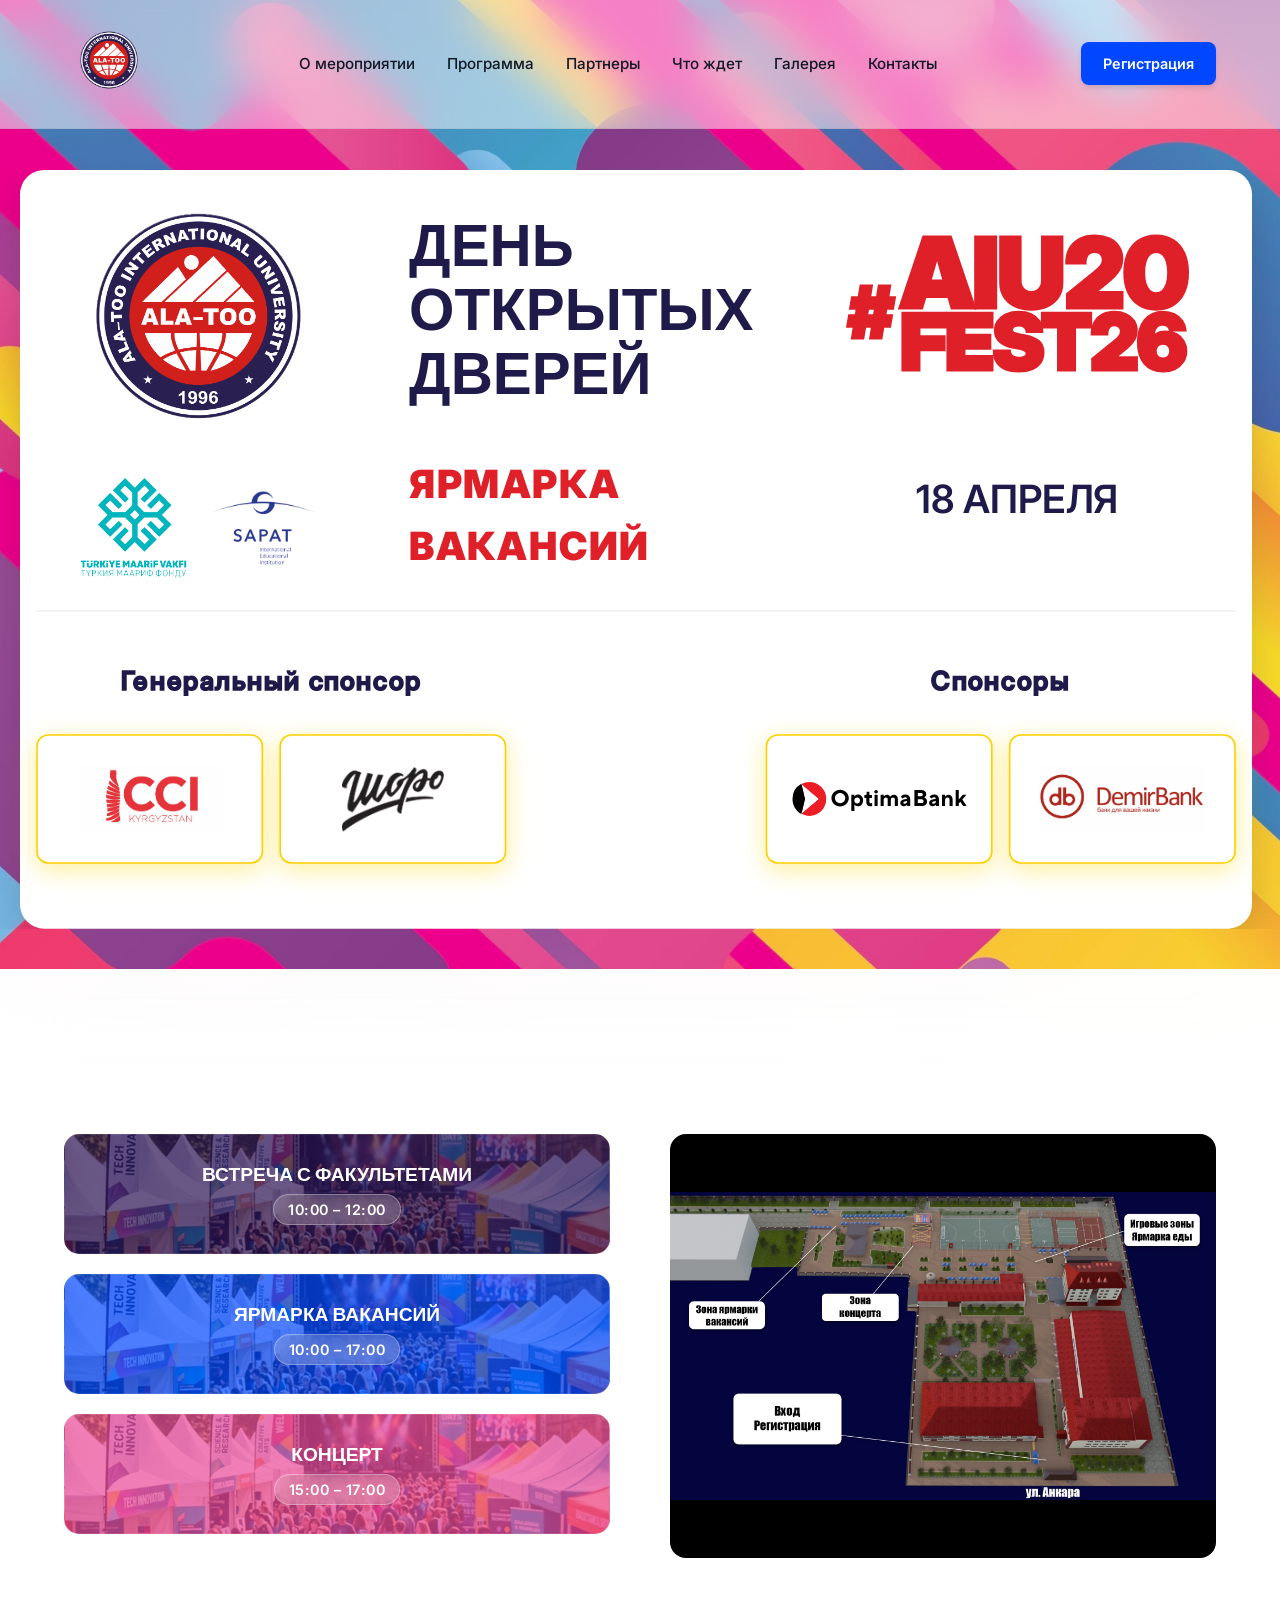
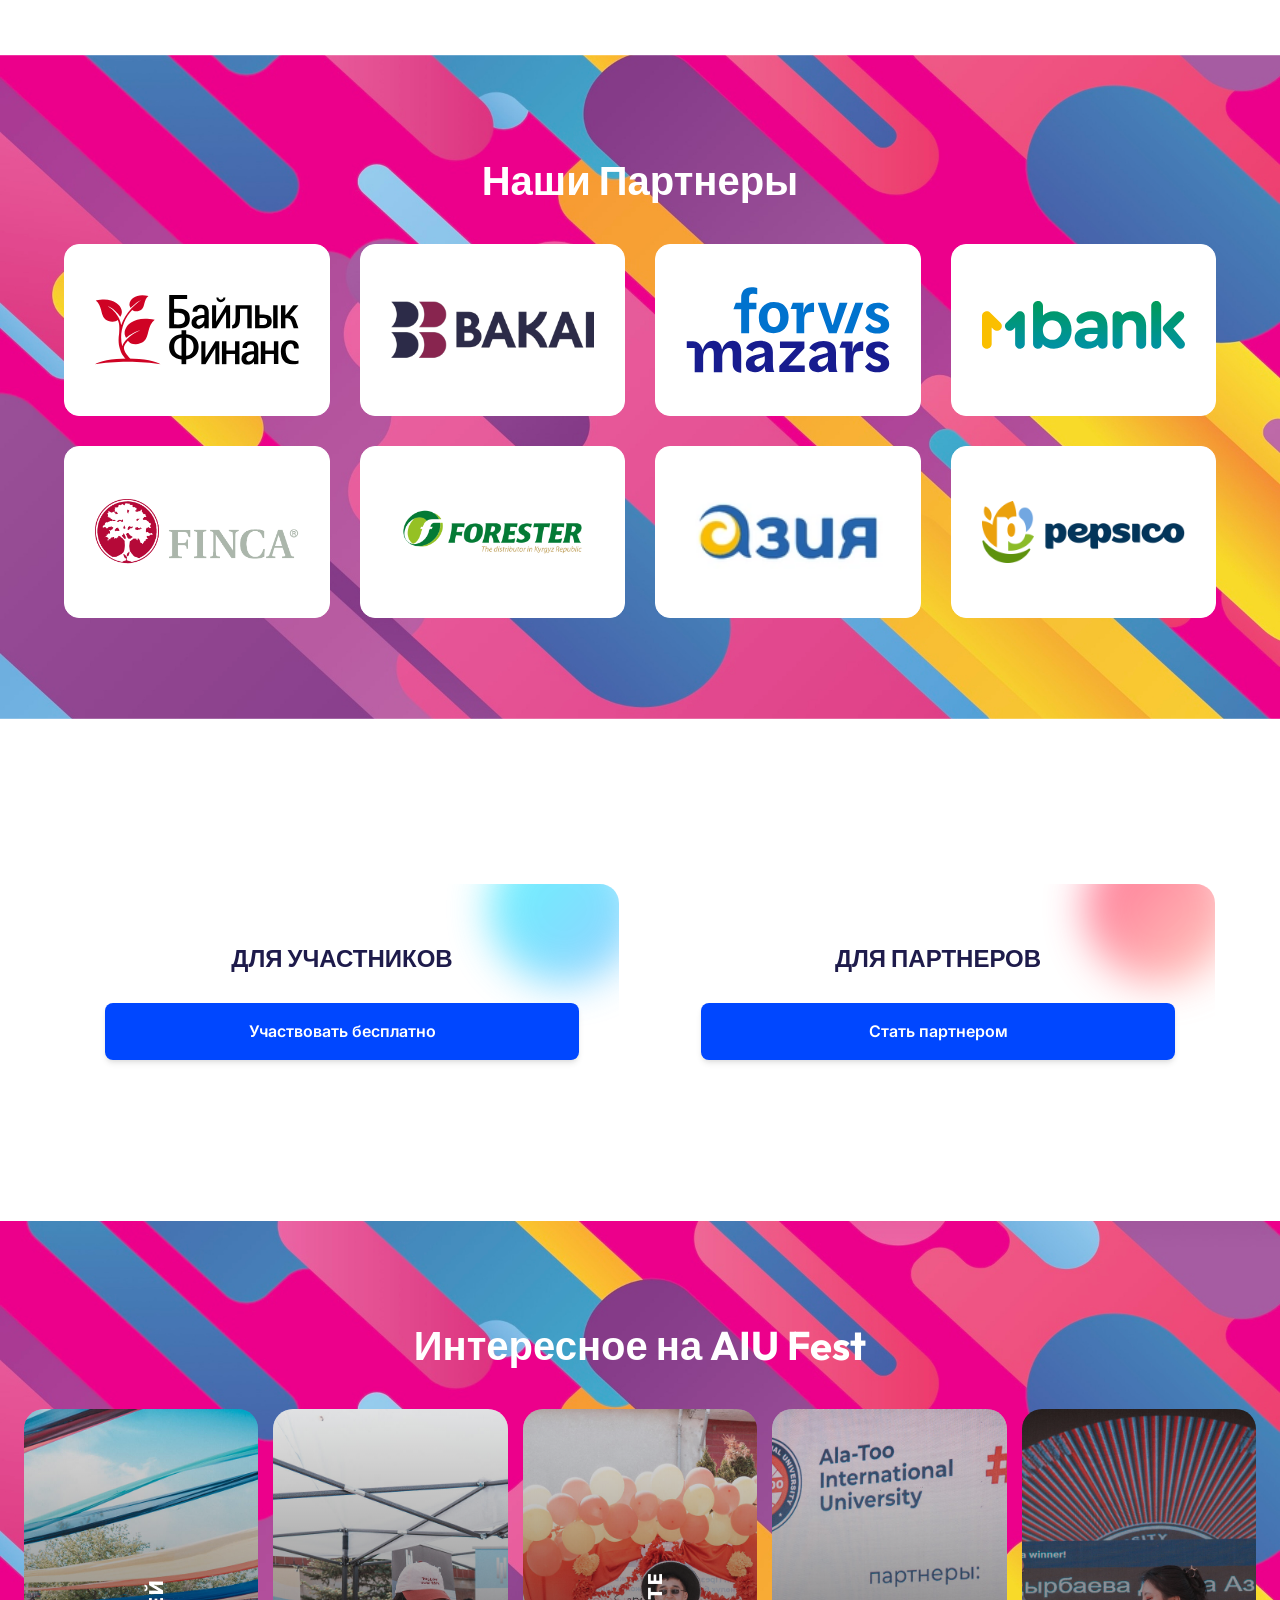
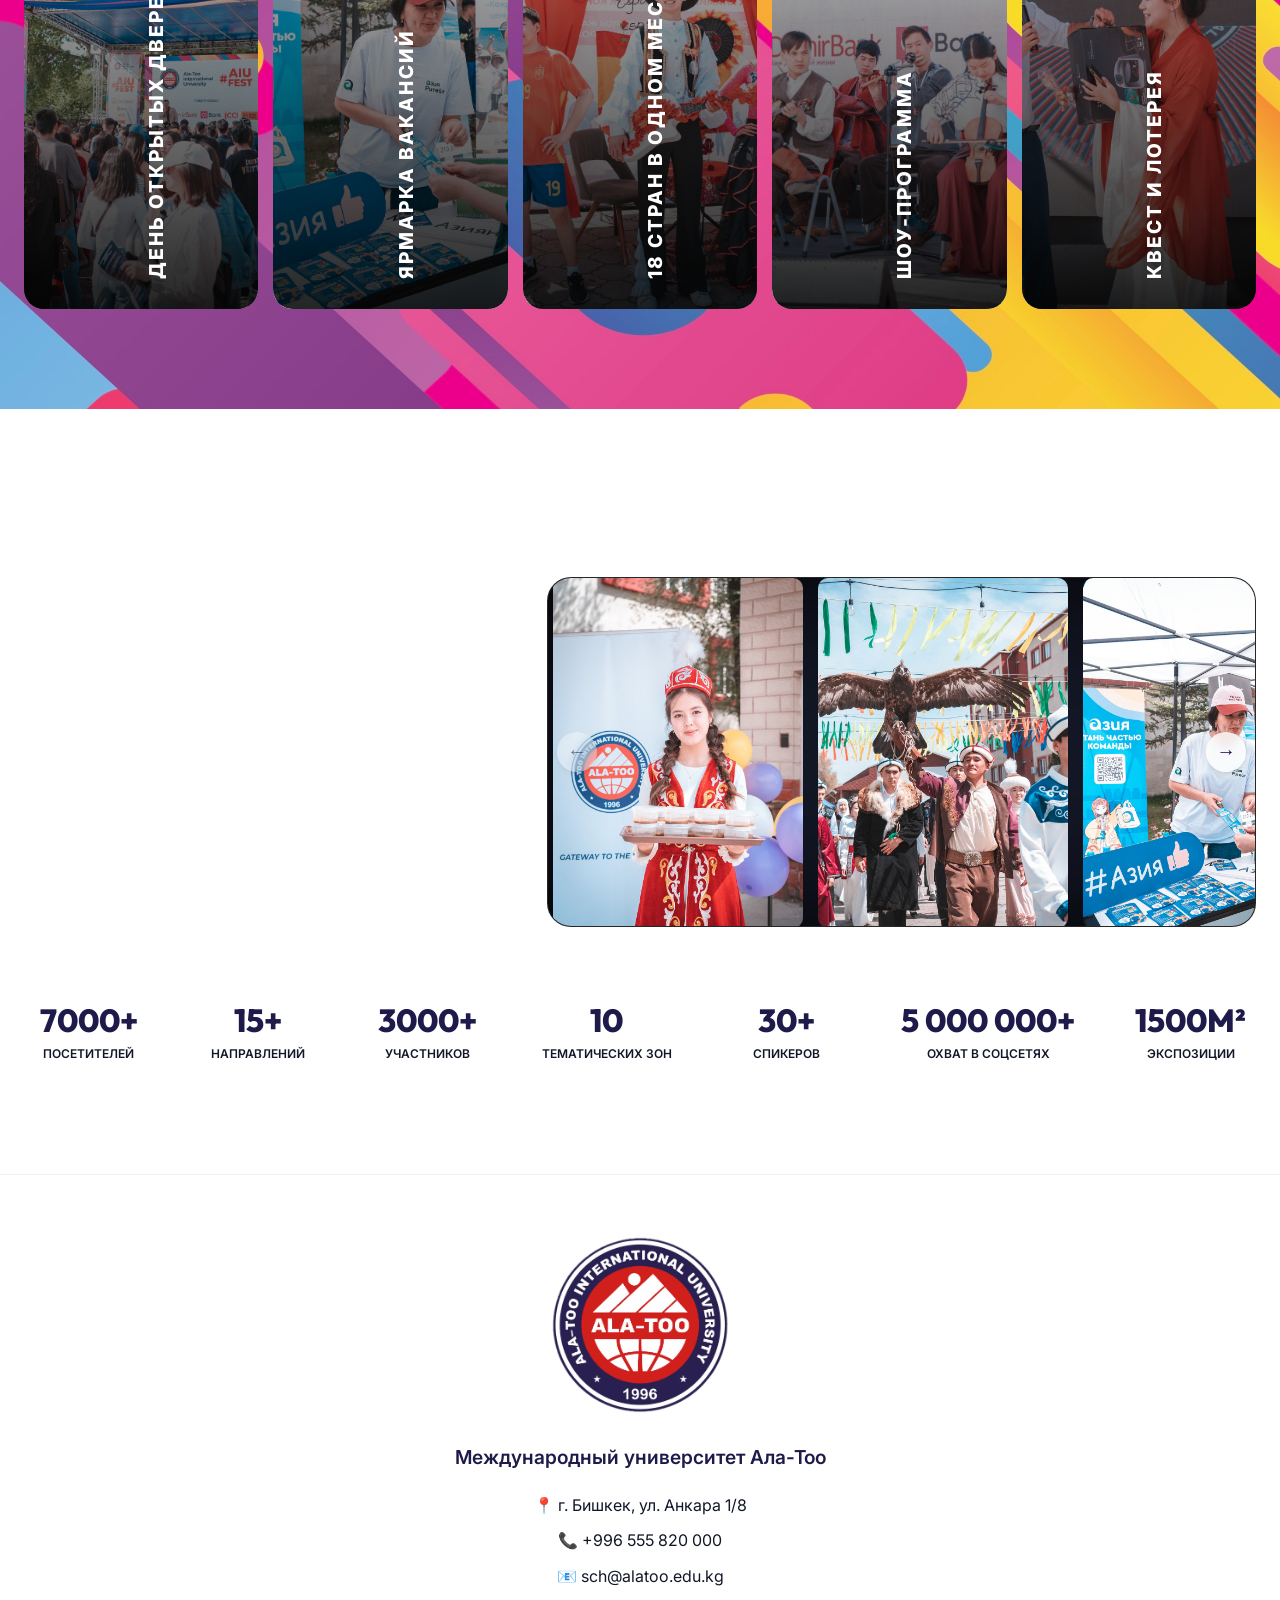
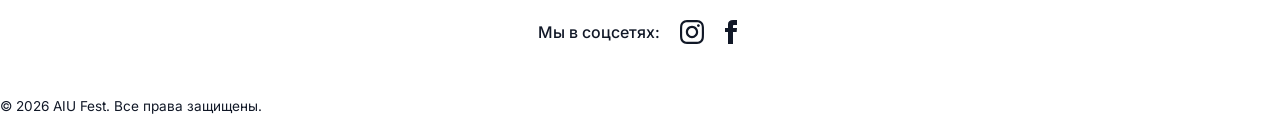
==== commit 3c620ee0: "Update index.html" ====
--- a/index.html
+++ b/index.html
@@ -7,7 +7,7 @@
     <title>AIU FEST 2026 | Международный университет Ала-Тоо</title>
     <meta name="description"
         content="День открытых дверей AIU FEST 2026: масштабное событие для абитуриентов, студентов и работодателей.">
-    <link rel="icon" type="image/svg+xml" href="data:image/svg+xml,%3Csvg xmlns='http://www.w3.org/2000/svg' viewBox='0 0 100 100'%3E%3Ccircle cx='50' cy='50' r='48' fill='%23c8102e' stroke='white' stroke-width='4'/%3E%3Ctext x='50' y='58' font-family='Arial' font-size='28' font-weight='900' fill='white' text-anchor='middle'%3EAIU%3C/text%3E%3C/svg%3E">
+    <link rel="icon" type="image/png" href="assets/logo.png">
     <!-- Google Fonts -->
     <link rel="preconnect" href="https://fonts.googleapis.com">
     <link rel="preconnect" href="https://fonts.gstatic.com" crossorigin>
@@ -22,7 +22,7 @@
     <header class="navbar">
         <div class="container nav-container">
             <a href="#" class="logo">
-                <img src="assets/logo.png" alt="AIU Fest Logo" width="90" height="90">
+                <img src="assets/logo1.png" alt="AIU Fest Logo" width="90" height="90">
             </a>
             <nav class="nav-links">
                 <a href="#hero">О мероприятии</a>
@@ -50,7 +50,7 @@
                 <div class="hero-banner-top">
                     <div class="hero-logo-col"
                         style="display: flex; flex-direction: column; align-items: center; gap: 0; margin-top: -100px;">
-                        <img src="assets/logo.png" alt="Ala-Too Logo" width="400" height="400" class="banner-logo-main"
+                        <img src="assets/logo1.png" alt="Ala-Too Logo" width="400" height="400" class="banner-logo-main"
                             decoding="async">
                         <div
                             style="display: flex; gap: 30px; justify-content: center; align-items: center; margin-top: 0px;">
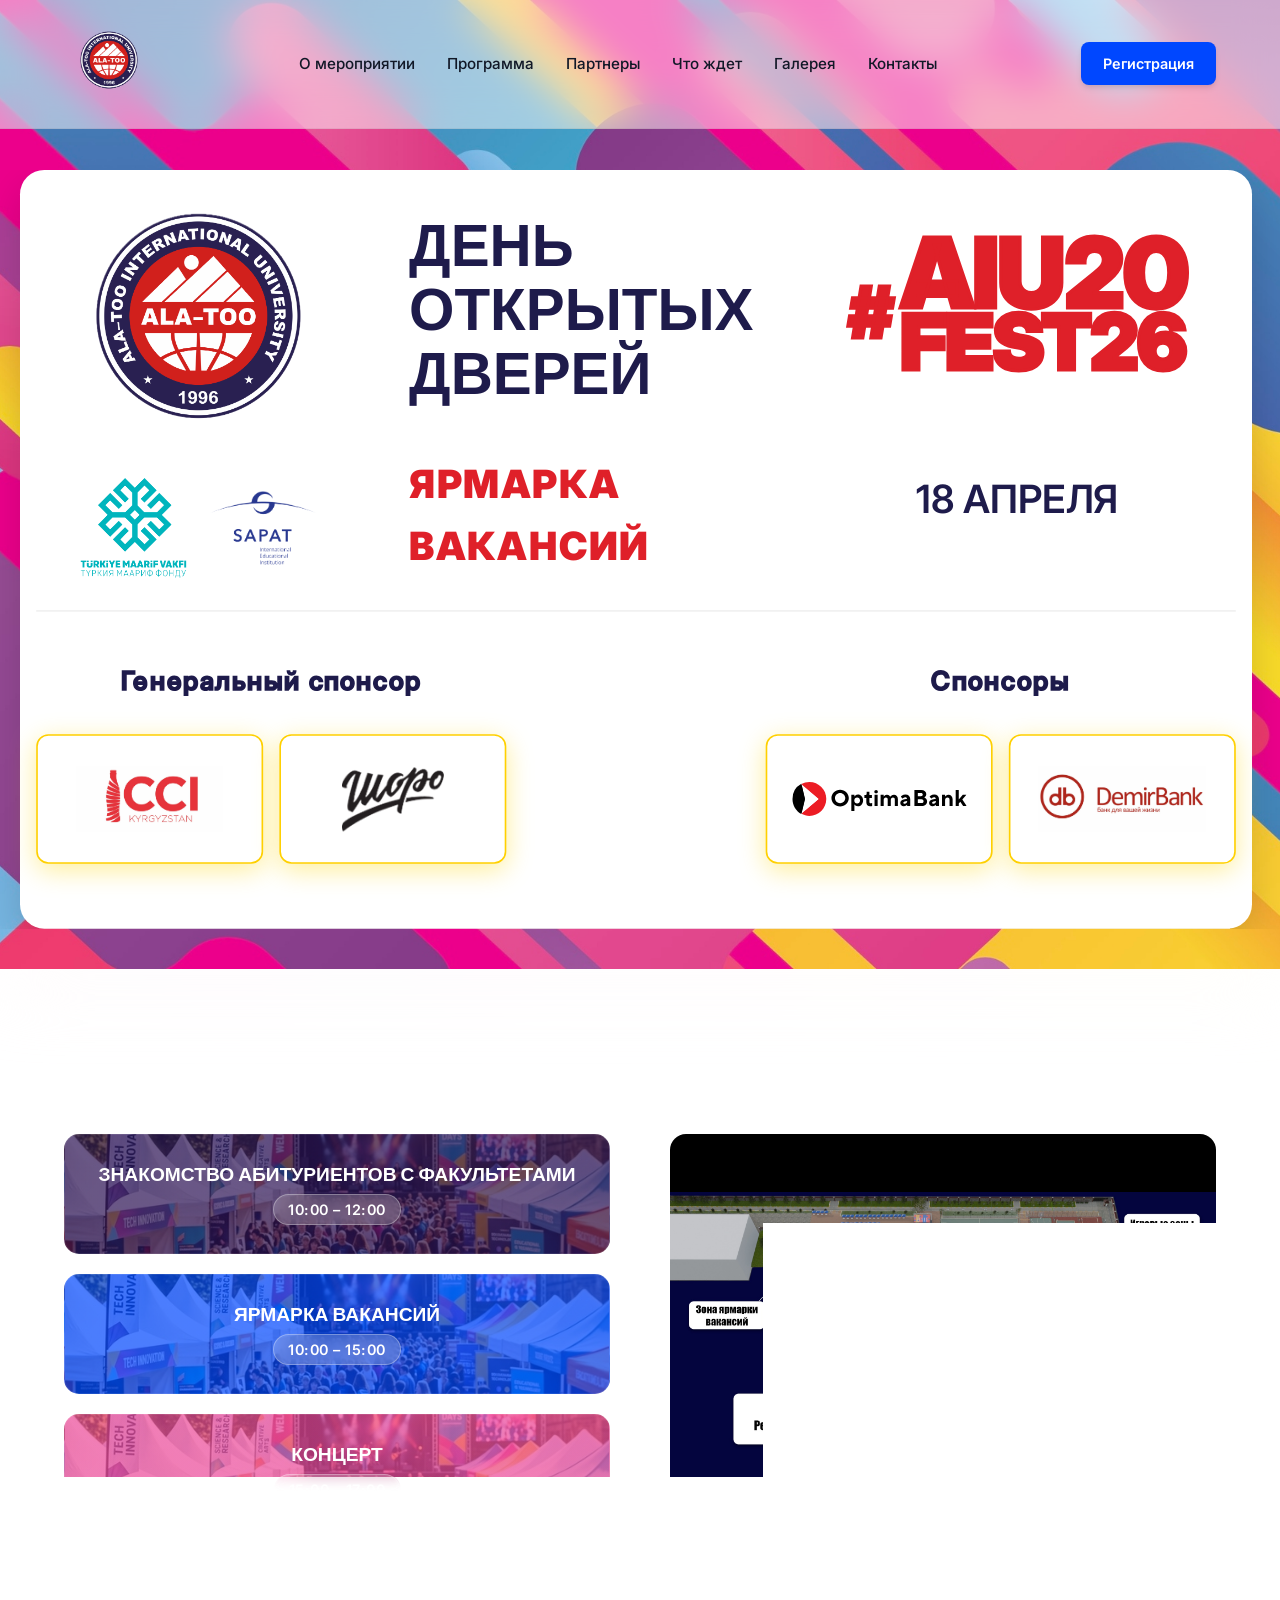
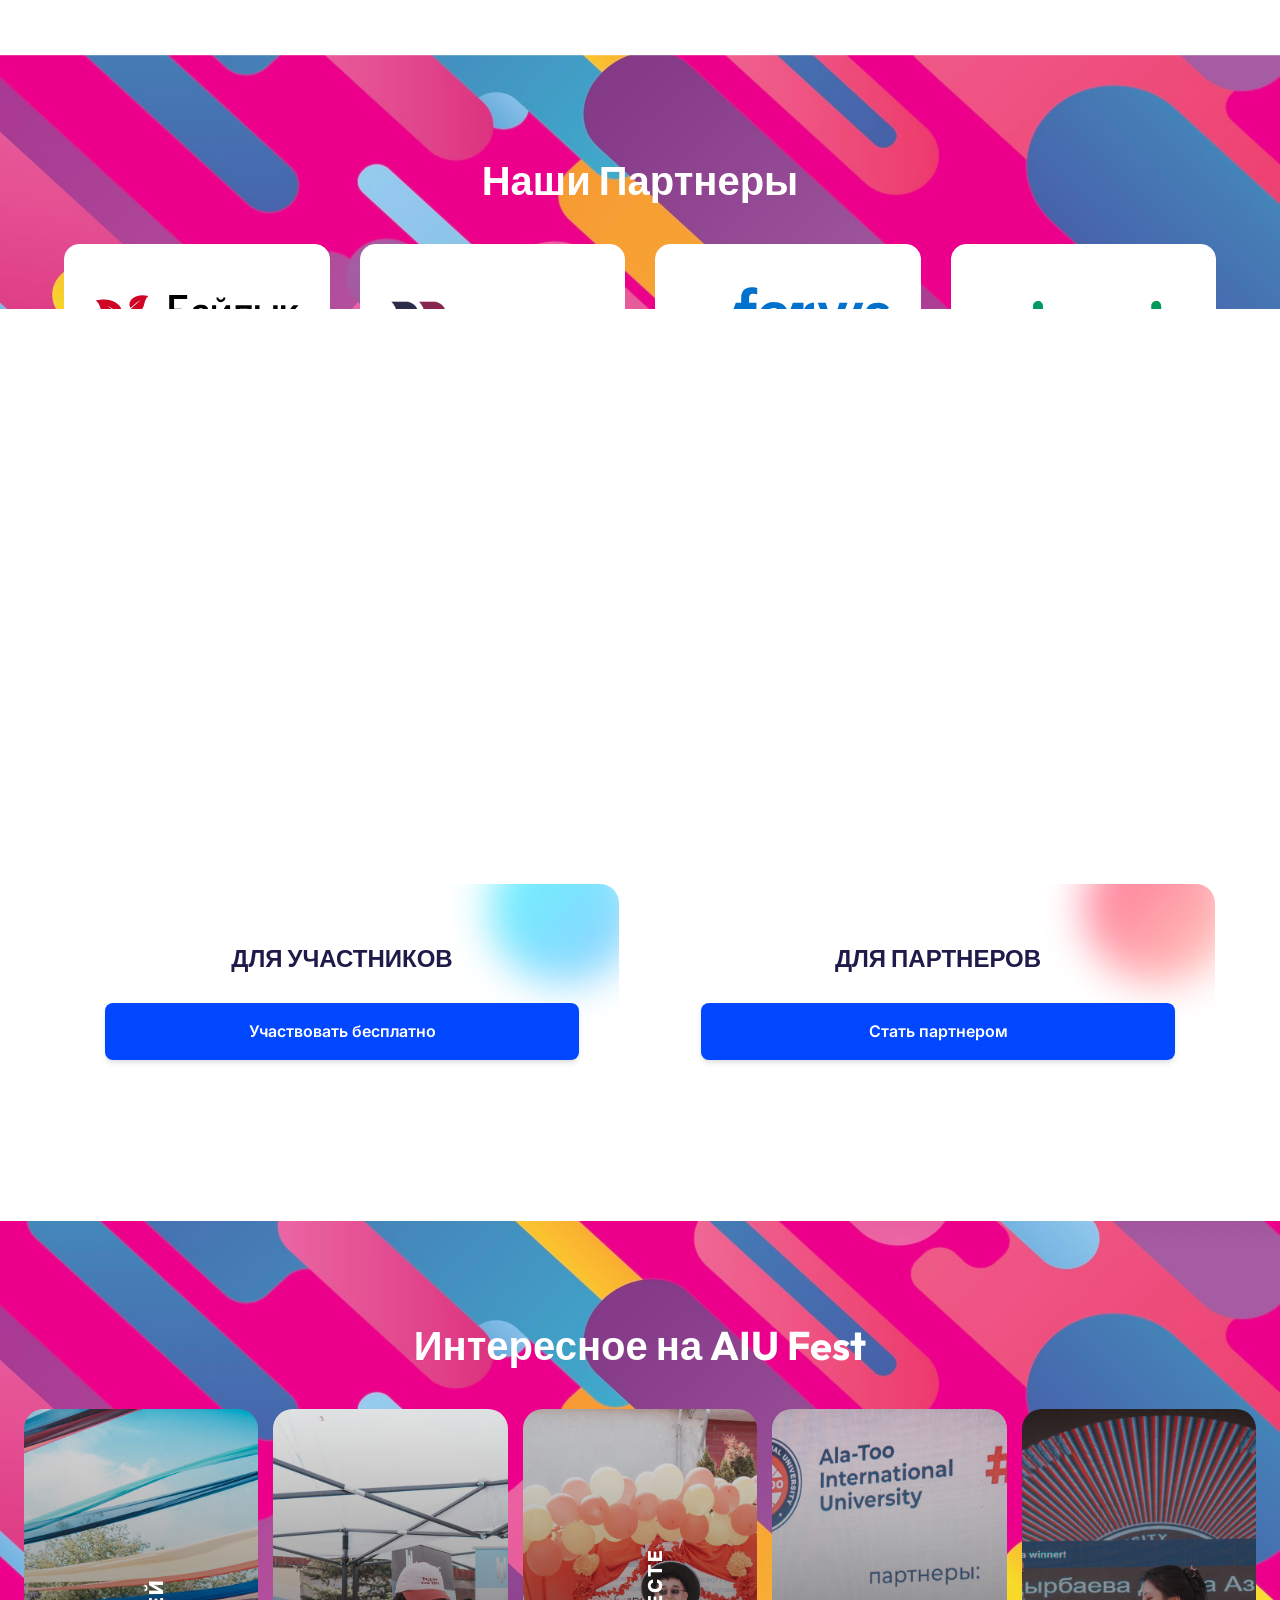
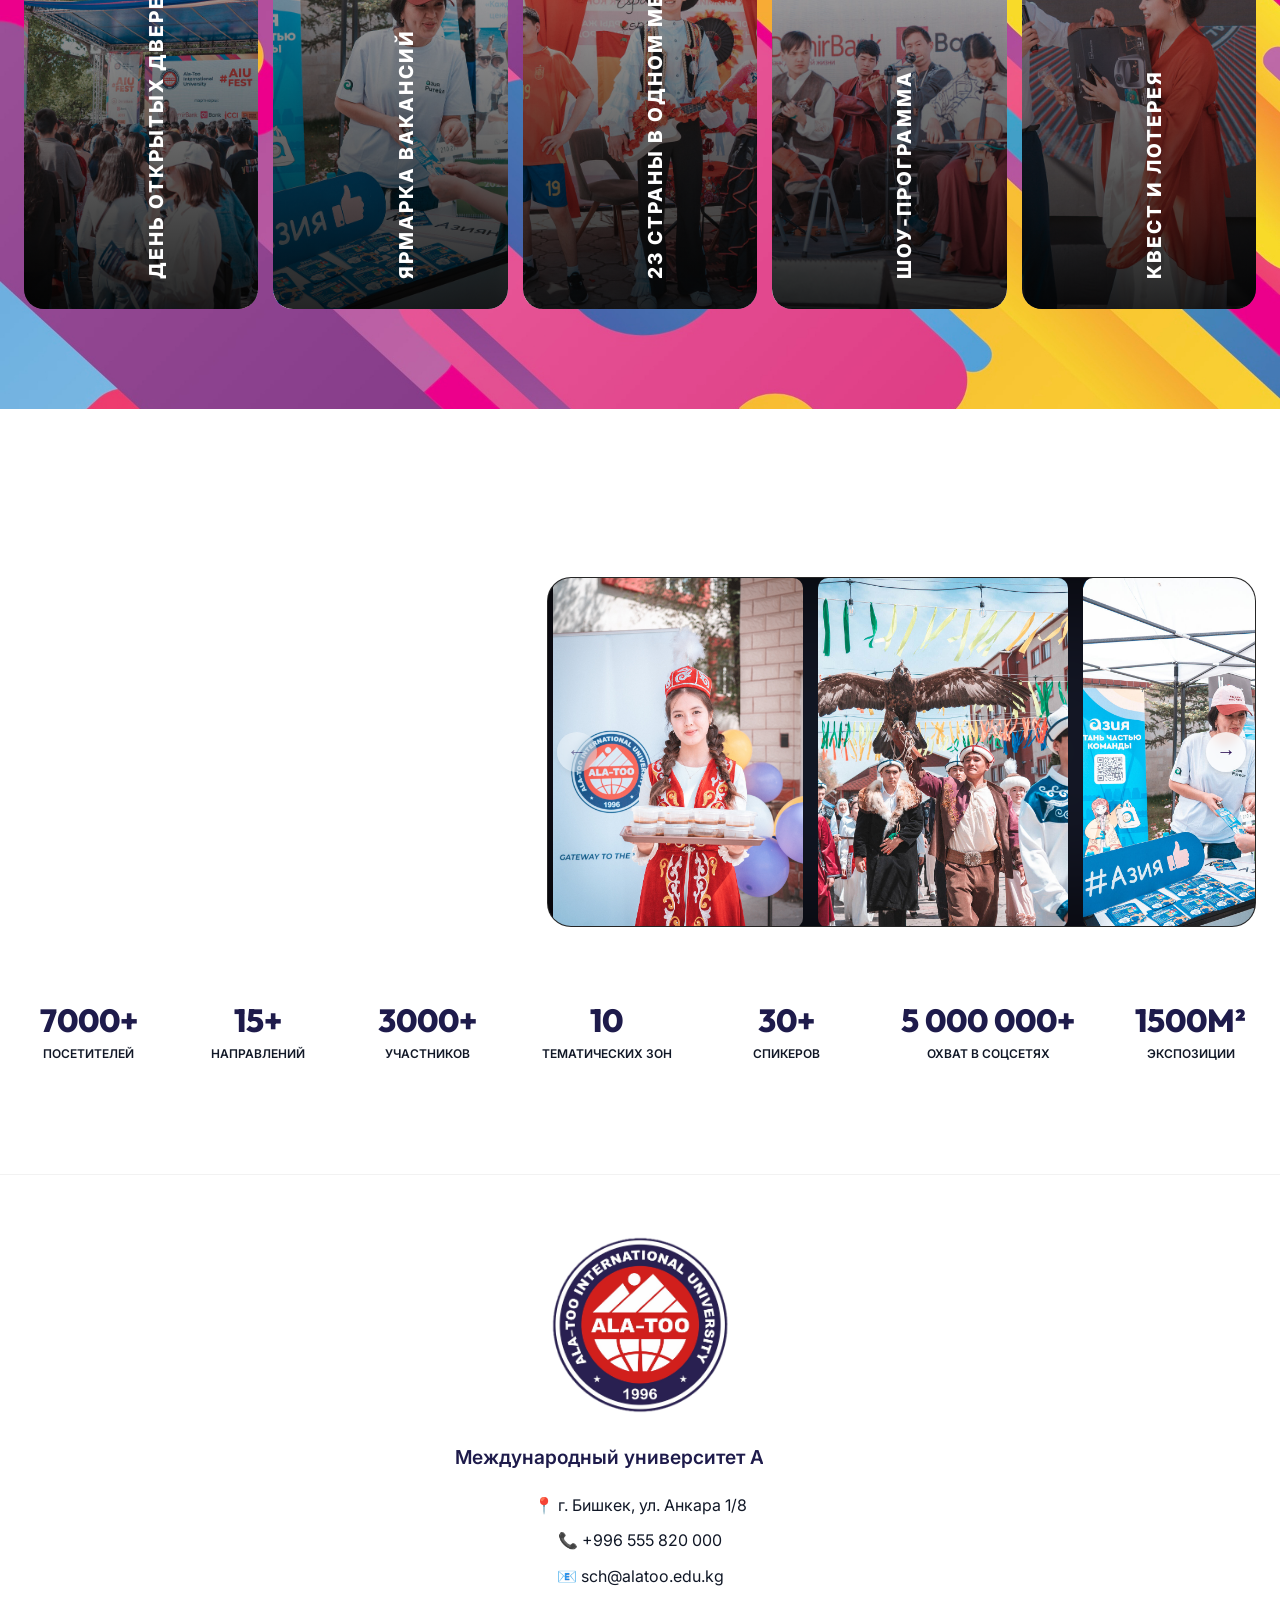
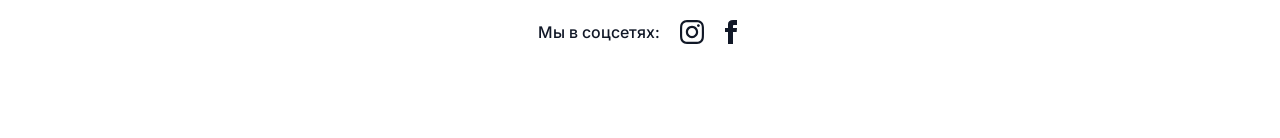
==== commit bb357f19: "Update index.html" ====
--- a/index.html
+++ b/index.html
@@ -126,7 +126,7 @@
                     <div class="program-card"
                         style="background-image: linear-gradient(rgba(43,17,84,0.7), rgba(43,17,84,0.7)), url('assets/hero.jpeg');">
                         <div class="program-card-inner">
-                            <h4>ВСТРЕЧА С ФАКУЛЬТЕТАМИ</h4>
+                            <h4>ЗНАКОМСТВО АБИТУРИЕНТОВ С ФАКУЛЬТЕТАМИ</h4>
                             <span class="program-time">10:00 – 12:00</span>
                         </div>
                     </div>
@@ -134,7 +134,7 @@
                         style="background-image: linear-gradient(rgba(0,71,255,0.7), rgba(0,71,255,0.7)), url('assets/hero.jpeg');">
                         <div class="program-card-inner">
                             <h4>ЯРМАРКА ВАКАНСИЙ</h4>
-                            <span class="program-time">10:00 – 17:00</span>
+                            <span class="program-time">10:00 – 15:00</span>
                         </div>
                     </div>
                     <div class="program-card"
@@ -243,9 +243,9 @@
                     </div>
                 </div>
                 <div class="expand-card">
-                    <div class="vertical-title">18 стран в одном месте</div>
+                    <div class="vertical-title">23 страны в одном месте</div>
                     <div class="card-content">
-                        <h3>18 стран в одном месте</h3>
+                        <h3>23 страны в одном месте</h3>
                         <p>Познакомься с культурой, традициями и национальной кухней.</p>
                     </div>
                 </div>
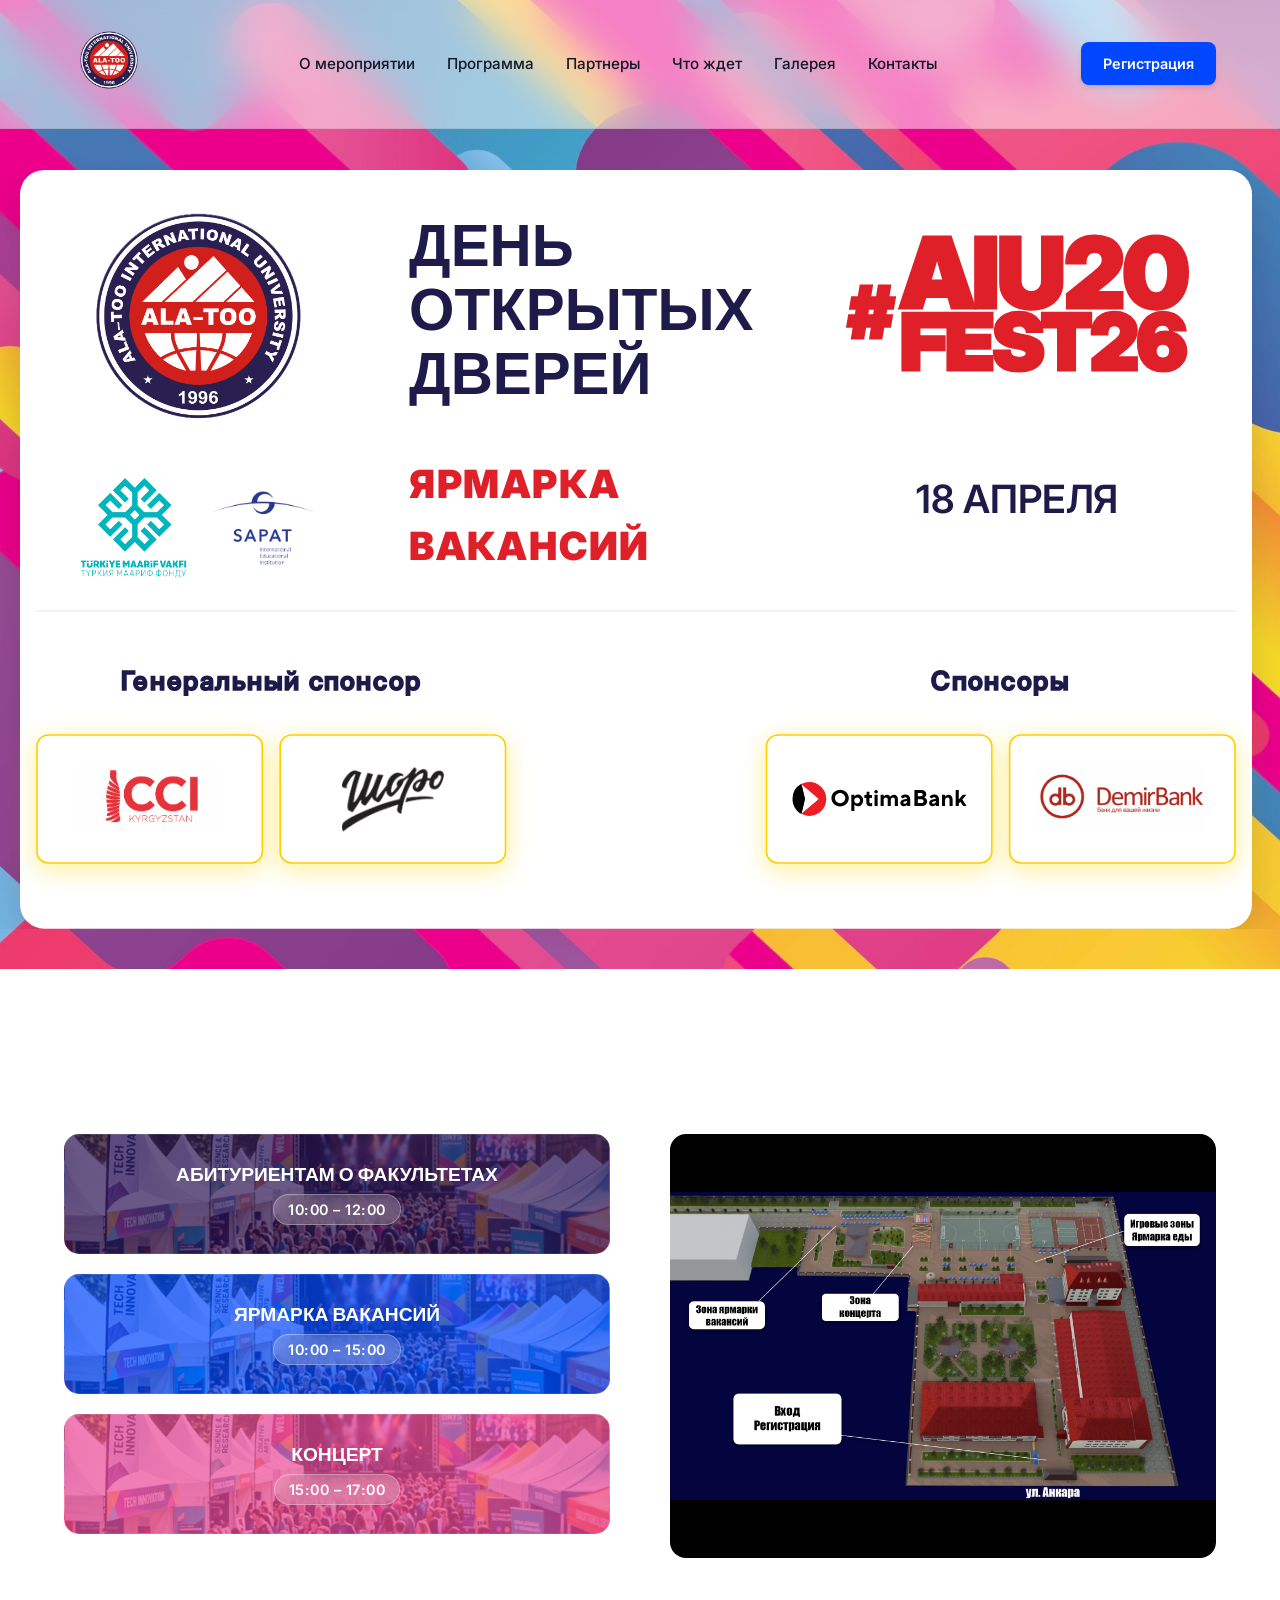
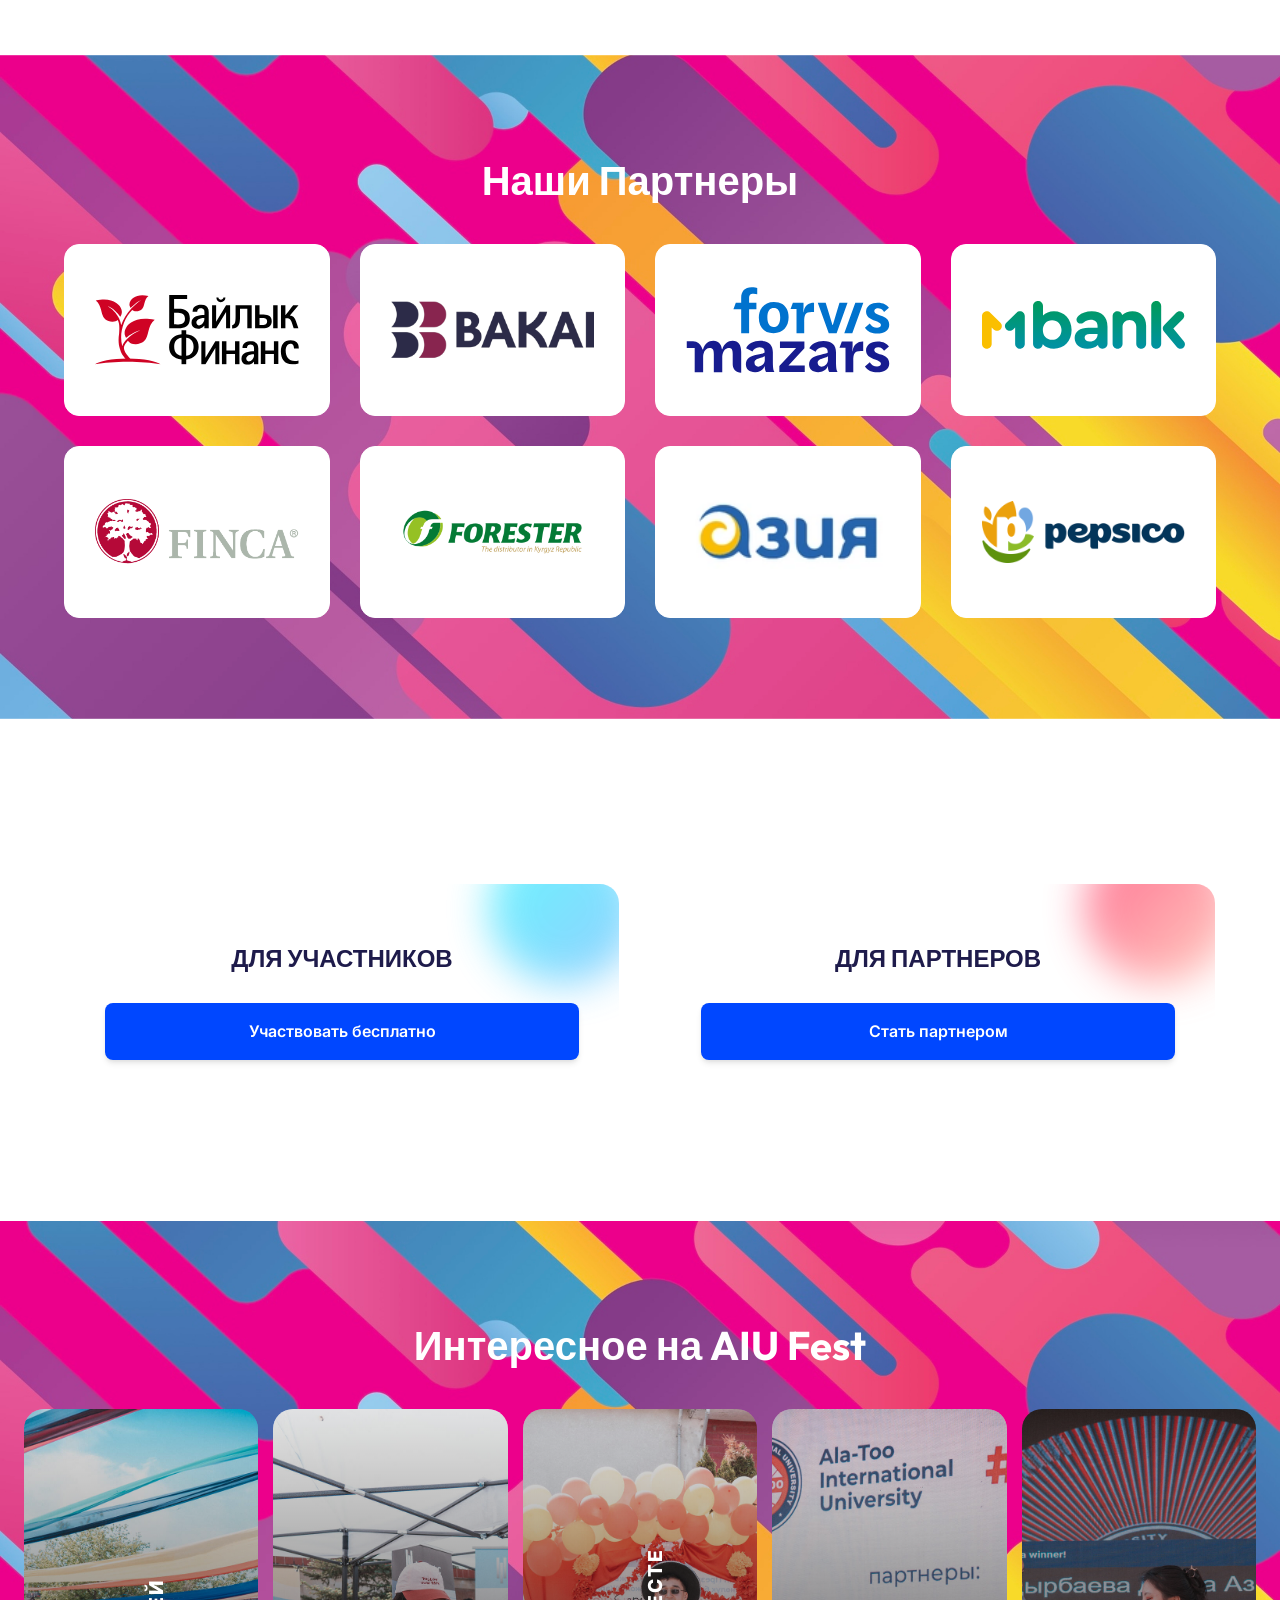
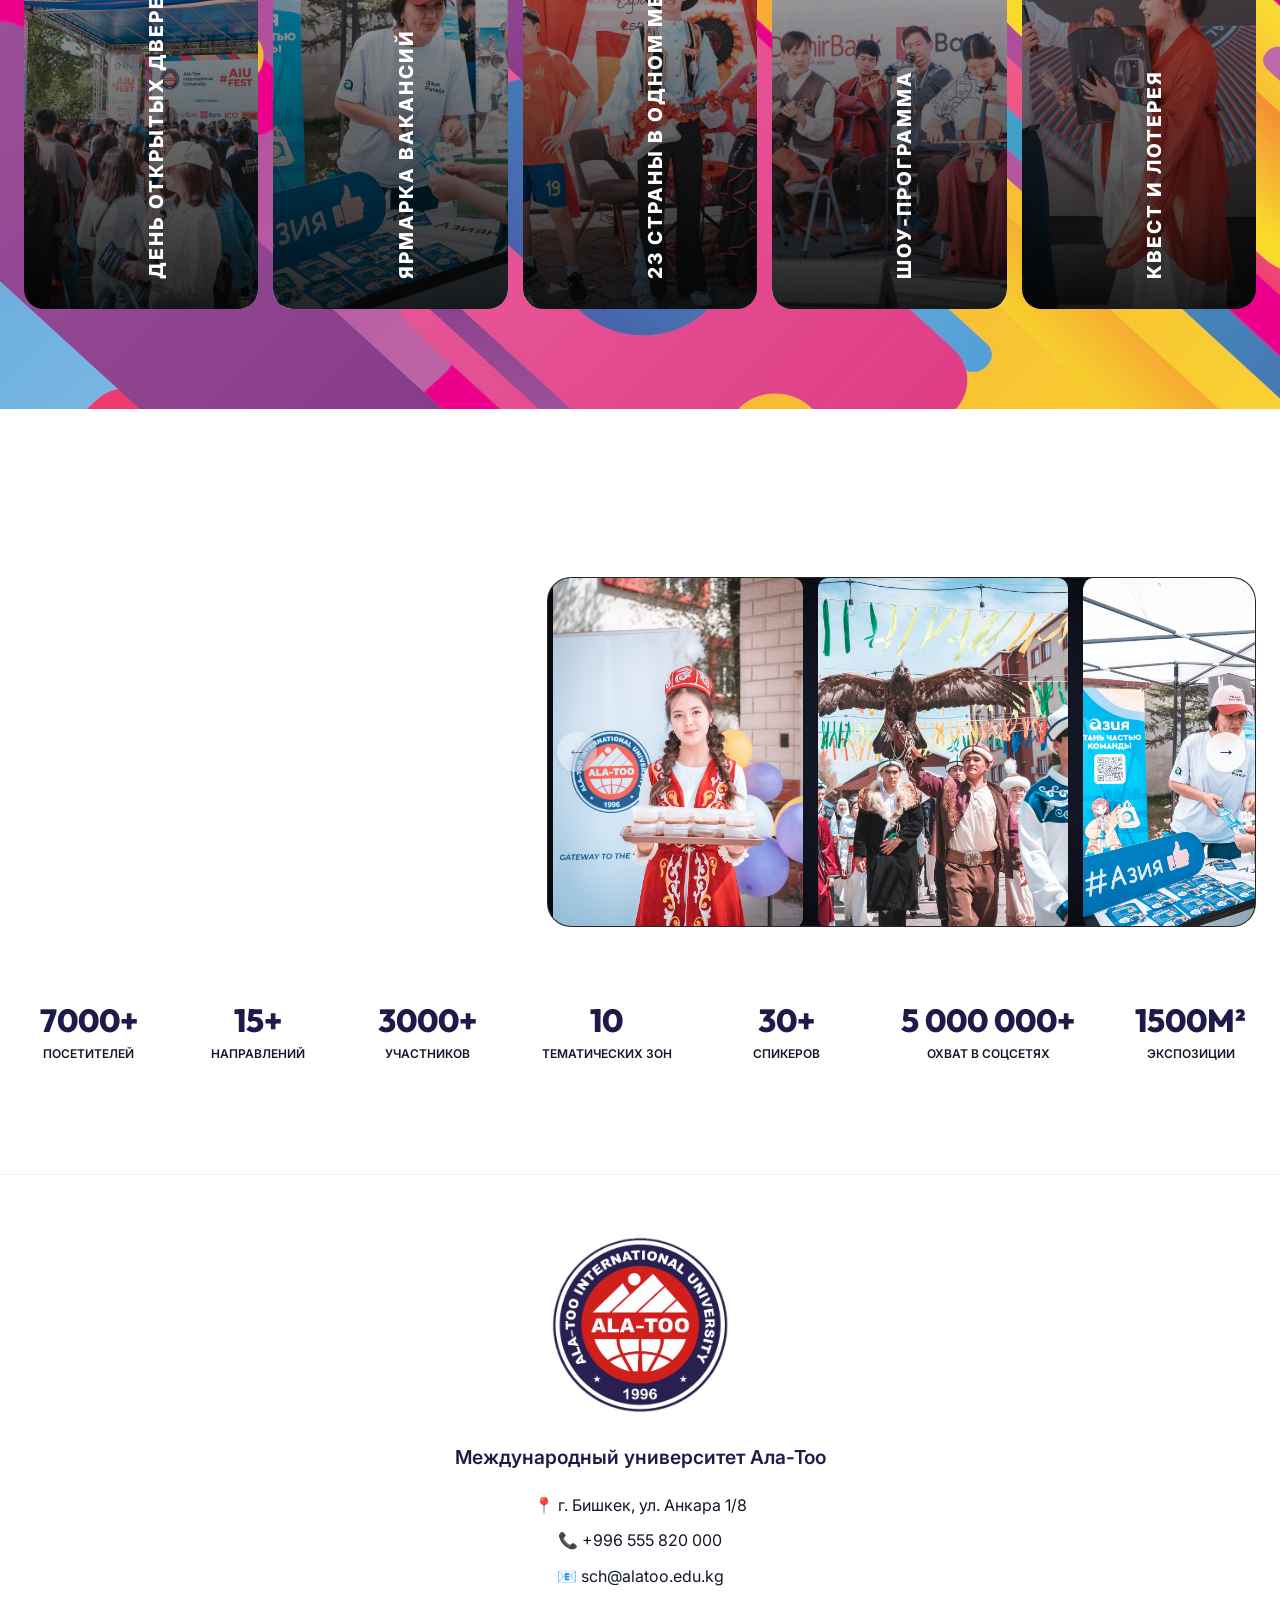
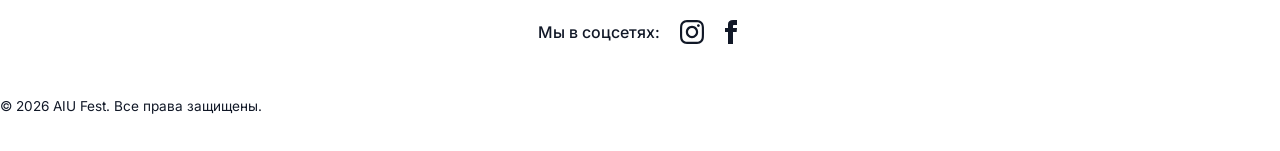
==== commit fab00f77: "Update index.html" ====
--- a/index.html
+++ b/index.html
@@ -126,7 +126,7 @@
                     <div class="program-card"
                         style="background-image: linear-gradient(rgba(43,17,84,0.7), rgba(43,17,84,0.7)), url('assets/hero.jpeg');">
                         <div class="program-card-inner">
-                            <h4>ЗНАКОМСТВО АБИТУРИЕНТОВ С ФАКУЛЬТЕТАМИ</h4>
+                            <h4>АБИТУРИЕНТАМ О ФАКУЛЬТЕТАХ</h4>
                             <span class="program-time">10:00 – 12:00</span>
                         </div>
                     </div>
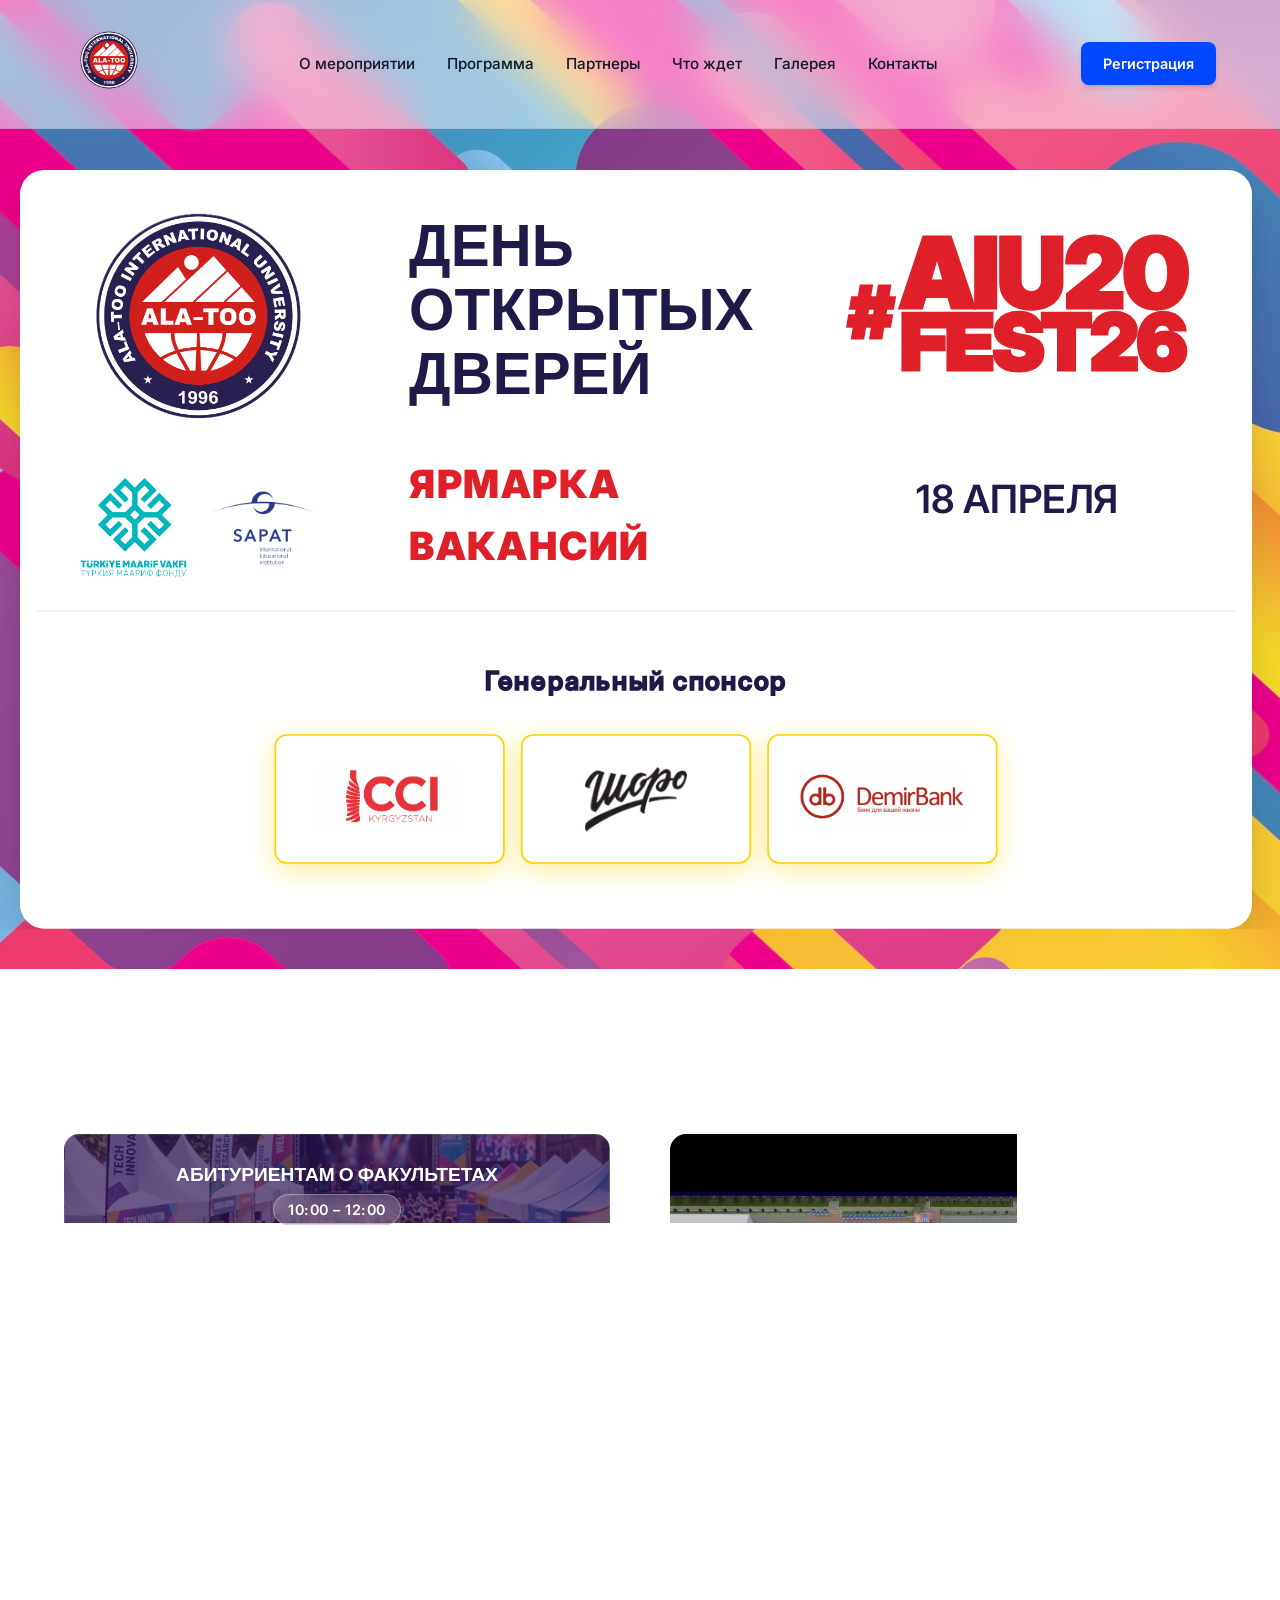
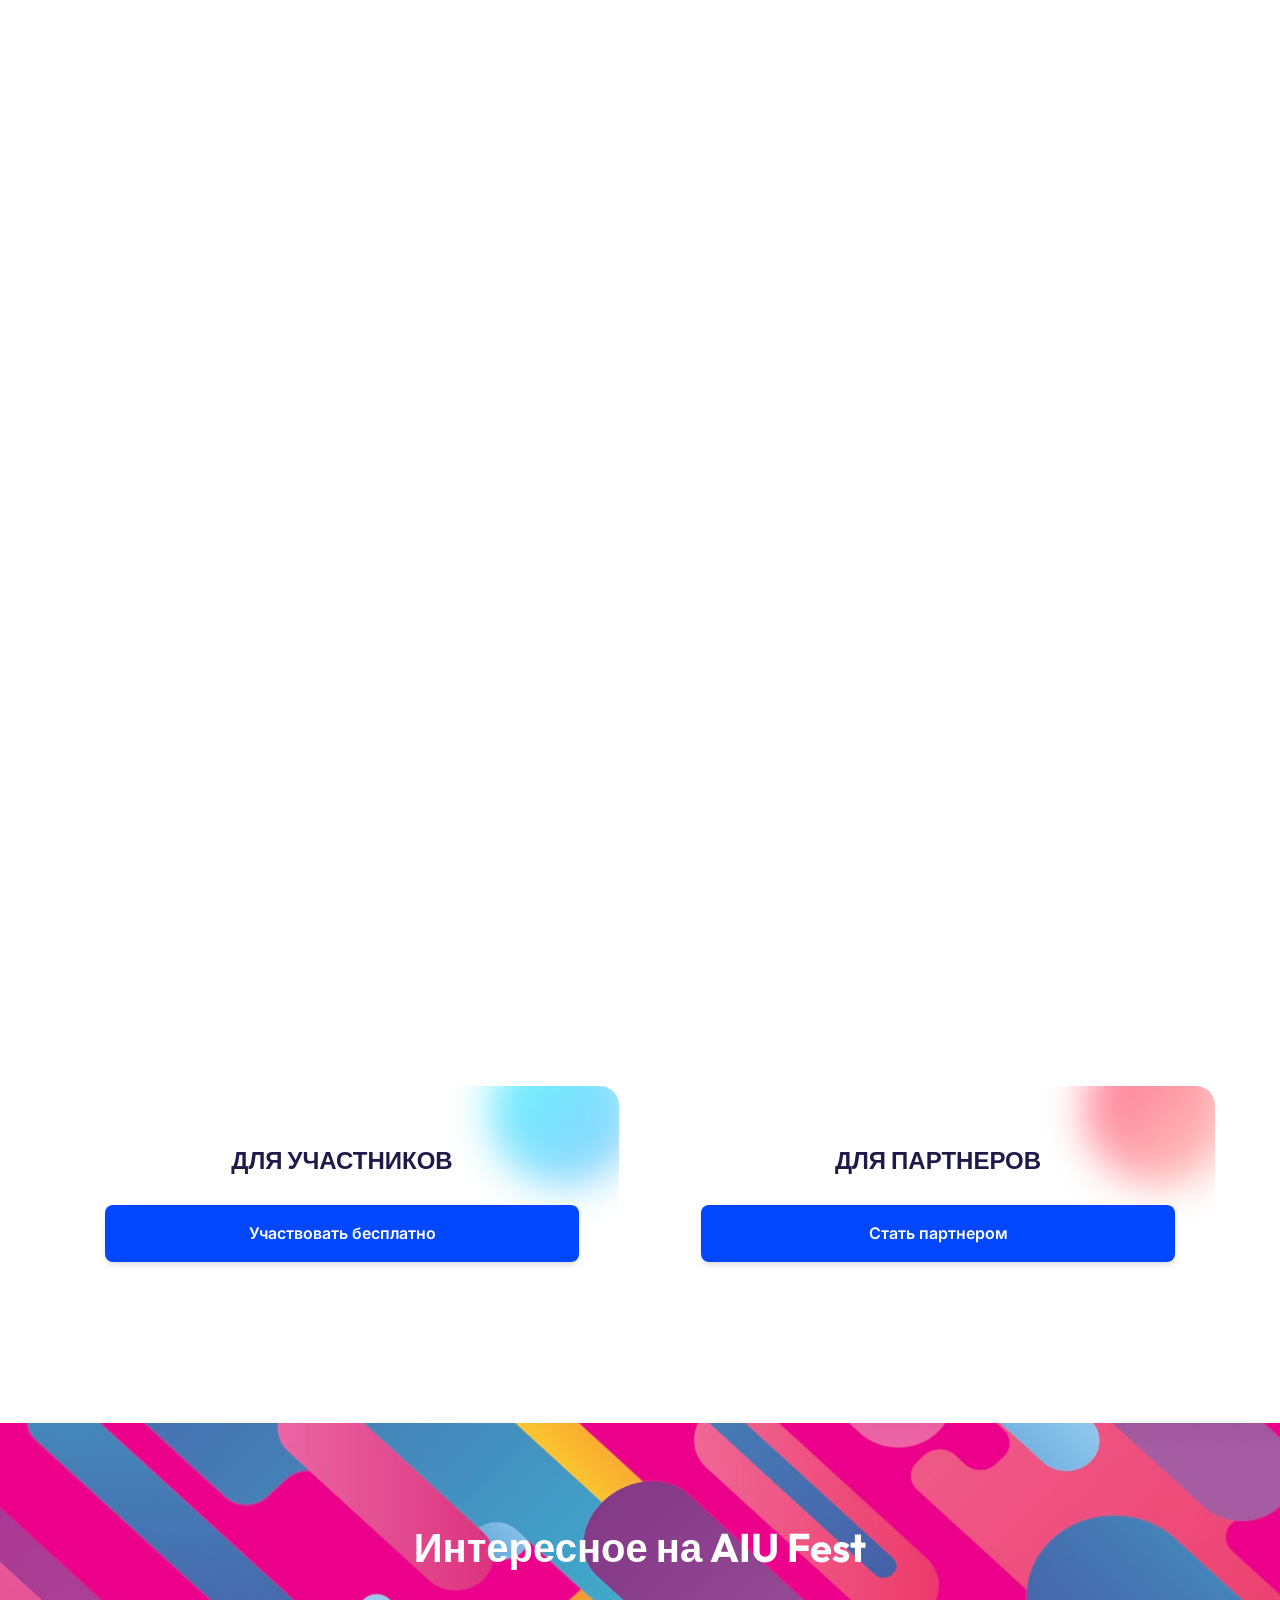
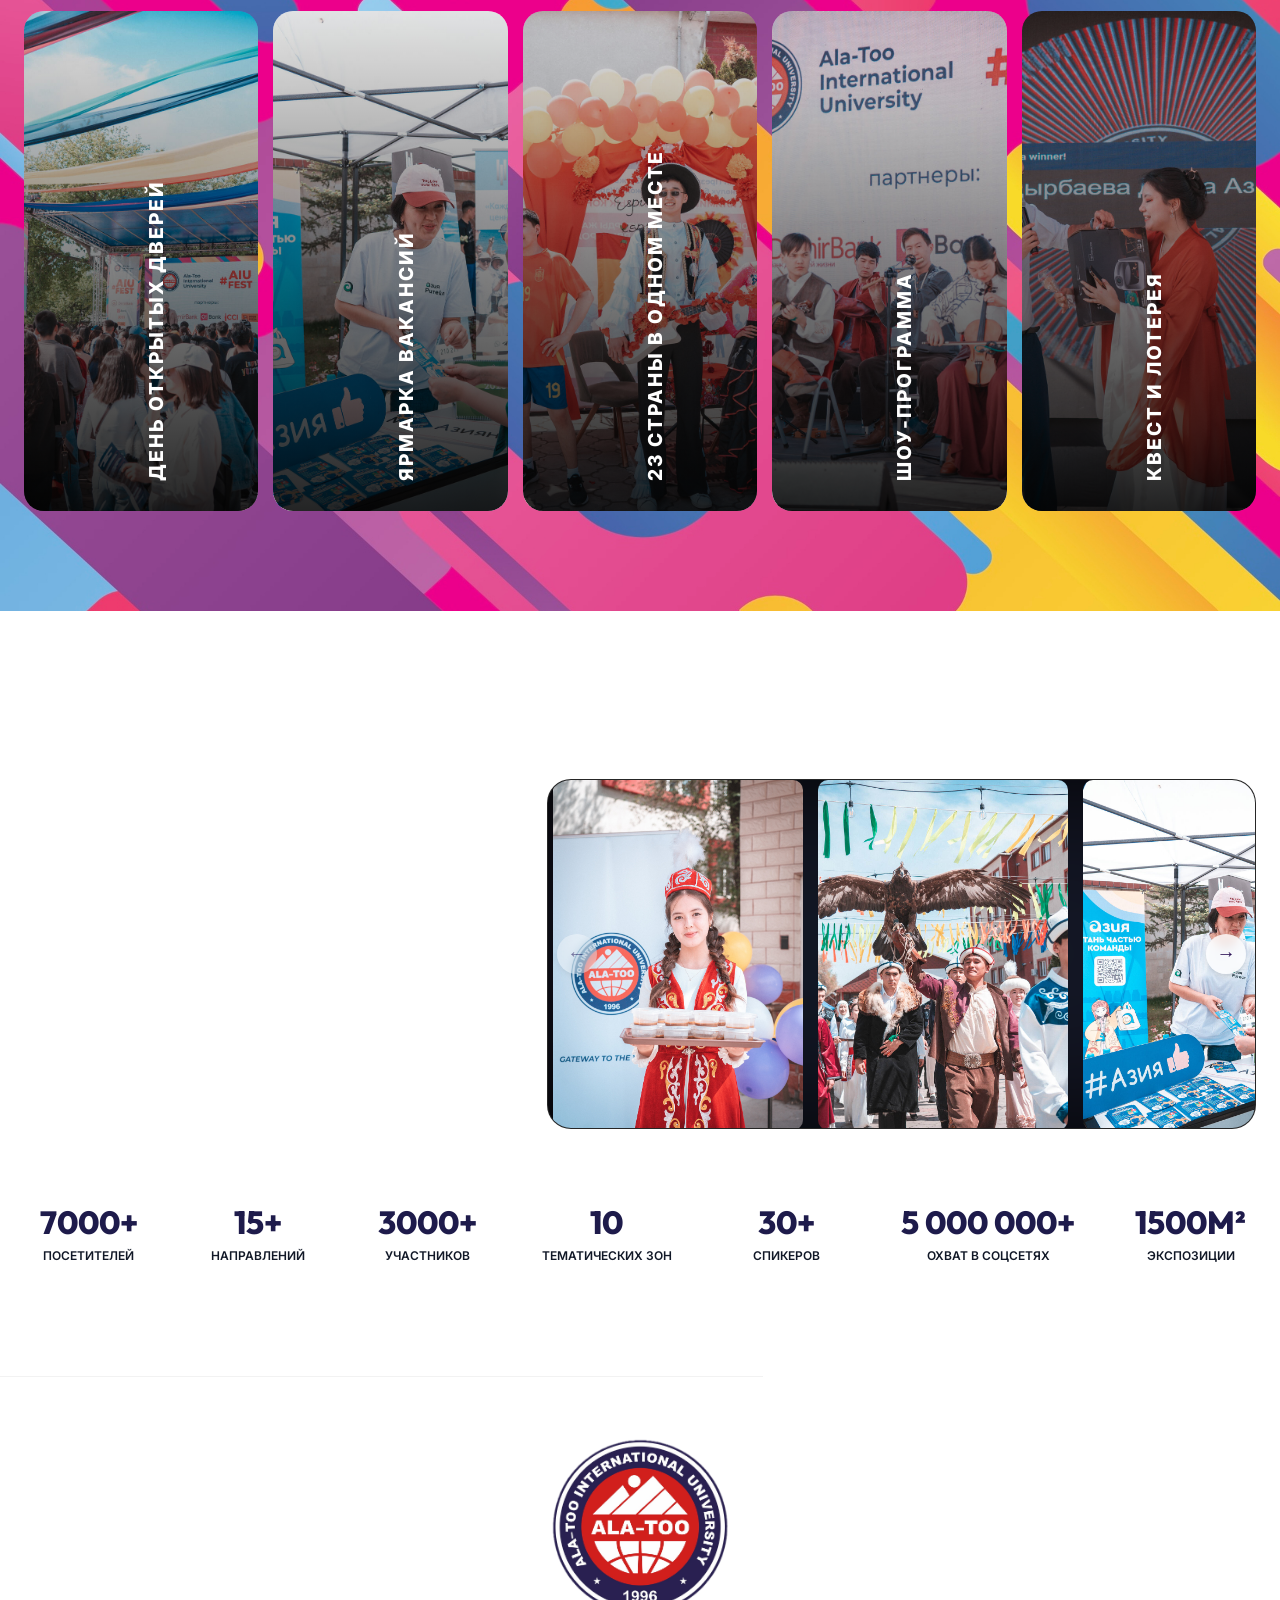
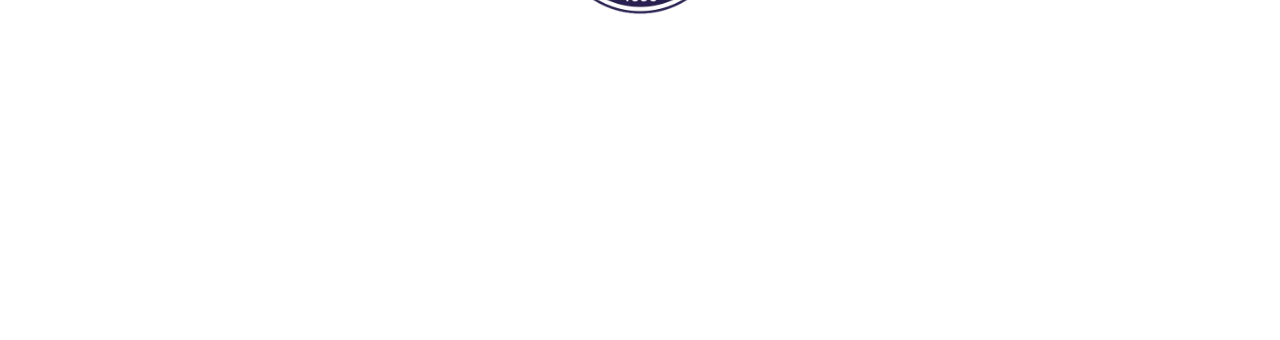
==== commit 82ac1d24: "Update index.html" ====
--- a/index.html
+++ b/index.html
@@ -93,12 +93,16 @@
                                 <img src="assets/shoro.png" alt="Shoro" width="220" height="130" loading="lazy"
                                     decoding="async">
                             </div>
-                        </div>
-                    </div>
-
-                    <div class="sponsor-group">
+                            <div class="partner-logo-box gold-hero-box">
+                                <img src="assets/logo-demir.jpeg" alt="Demir Bank" width="220" height="130"
+                                    loading="lazy" decoding="async">
+                            </div>
+                        </div>
+                    </div>
+
+                    <!--              <div class="sponsor-group">
                         <div class="sponsors-label">Спонсоры</div>
-                        <!-- example: Optima & Demir -->
+                        <!-- example: Optima & Demir 
                         <div style="display: flex; gap: 20px; flex-wrap: nowrap; justify-content: center;">
                             <div class="partner-logo-box gold-hero-box">
                                 <img src="assets/optimabank.svg" alt="Optima Bank" width="220" height="130"
@@ -109,7 +113,7 @@
                                     loading="lazy" decoding="async">
                             </div>
                         </div>
-                    </div>
+                    </div>  -->
                 </div>
             </div>
         </div>
@@ -175,6 +179,10 @@
                         decoding="async">
                 </div>
                 <div class="partner-logo-box">
+                    <img src="assets/optimabank.svg" alt="optima" width="220" height="130" loading="lazy"
+                        decoding="async">
+                </div>
+                <div class="partner-logo-box">
                     <img src="assets/bakai.png" alt="bakai" width="220" height="130" loading="lazy" decoding="async">
                 </div>
                 <div class="partner-logo-box">
@@ -195,6 +203,10 @@
                 </div>
                 <div class="partner-logo-box">
                     <img src="assets/Pepsico.png" alt="Pepsico" width="220" height="130" loading="lazy"
+                        decoding="async">
+                </div>
+                <div class="partner-logo-box">
+                    <img src="assets/baitushum.svg" alt="baitushum" width="220" height="130" loading="lazy"
                         decoding="async">
                 </div>
             </div>
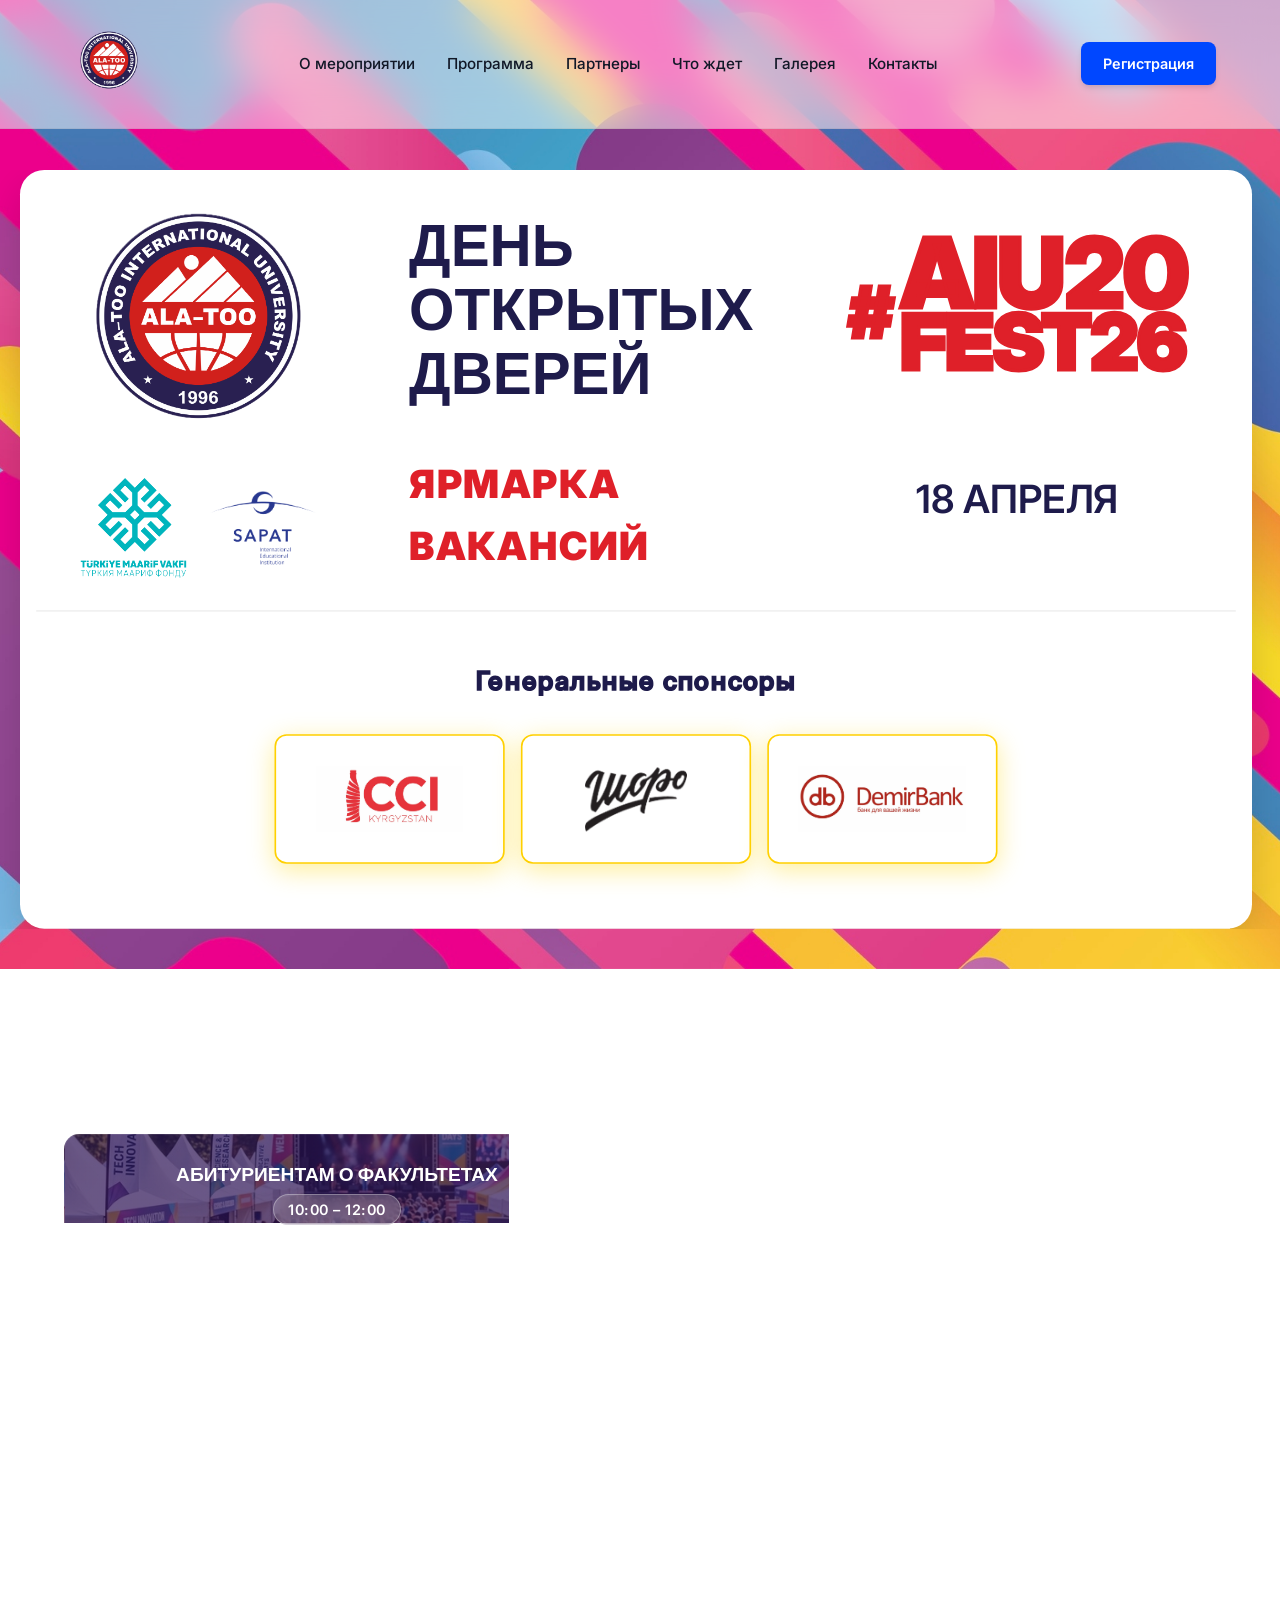
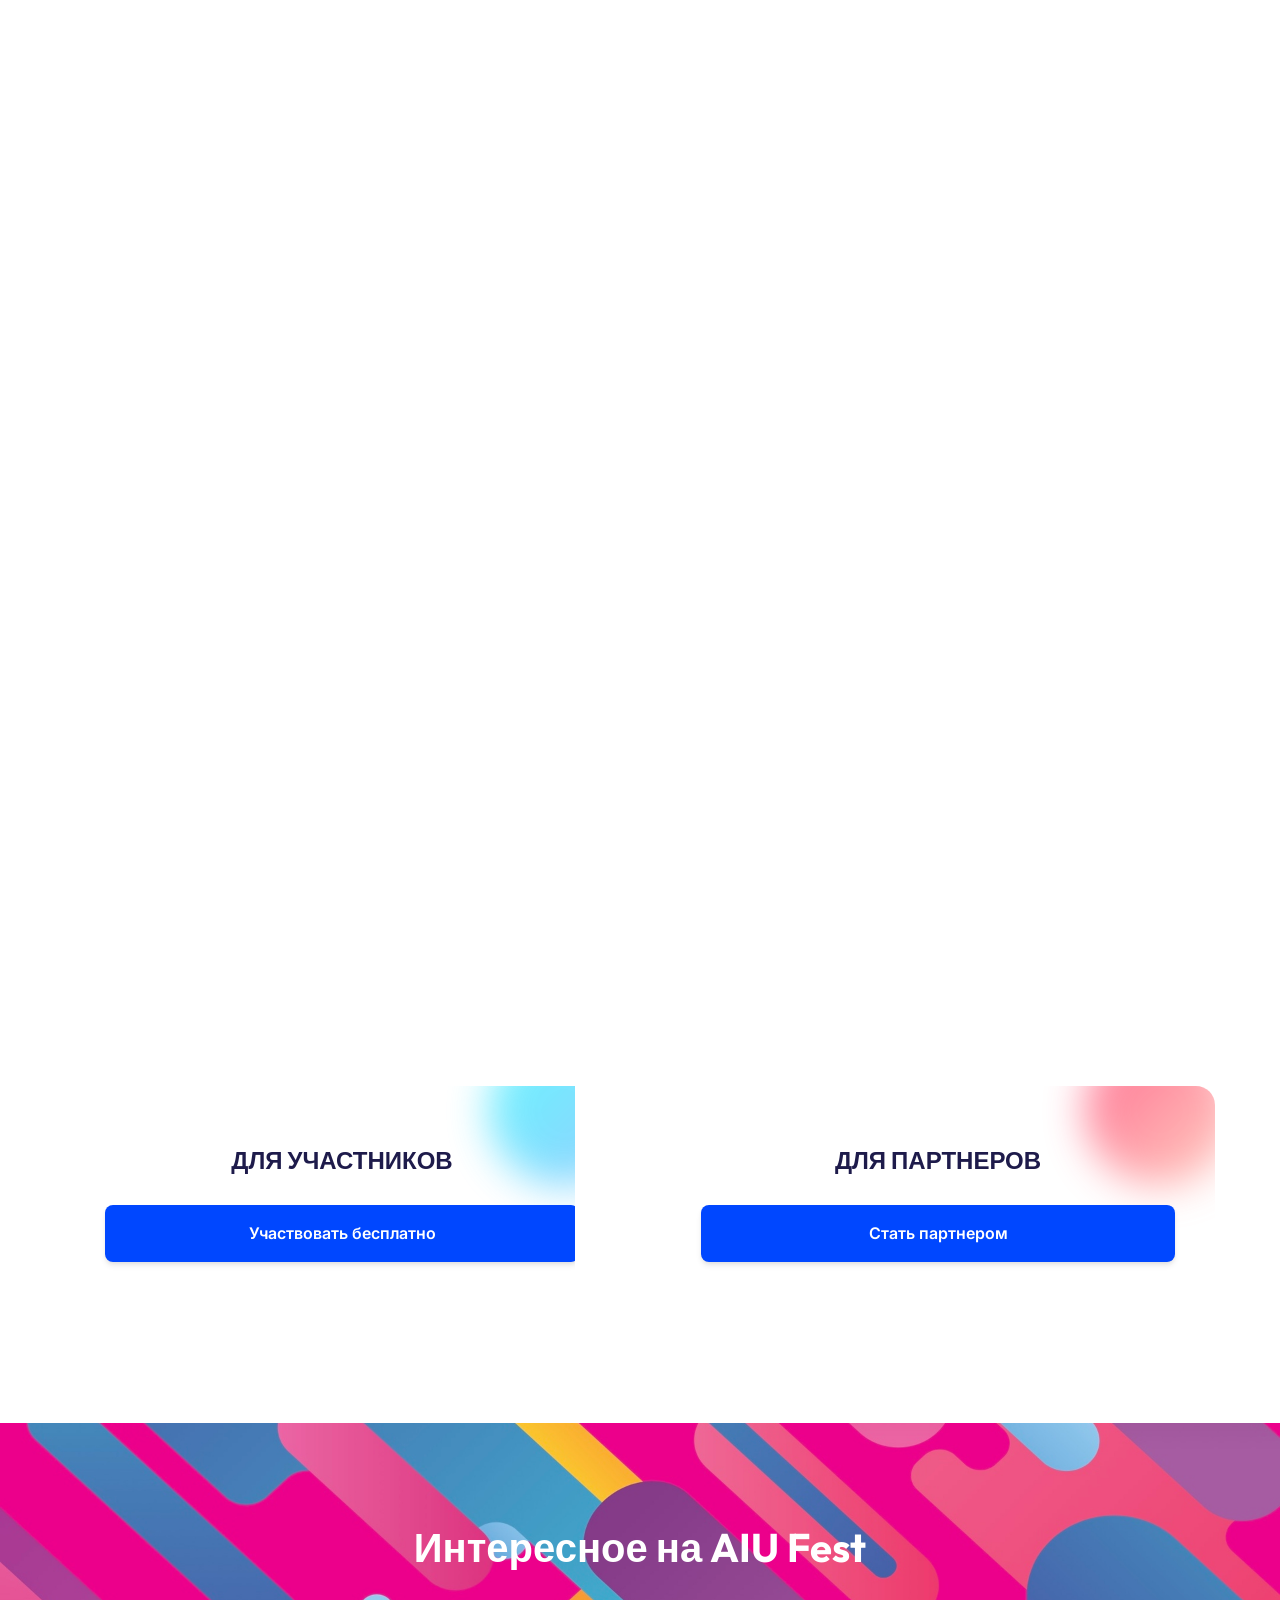
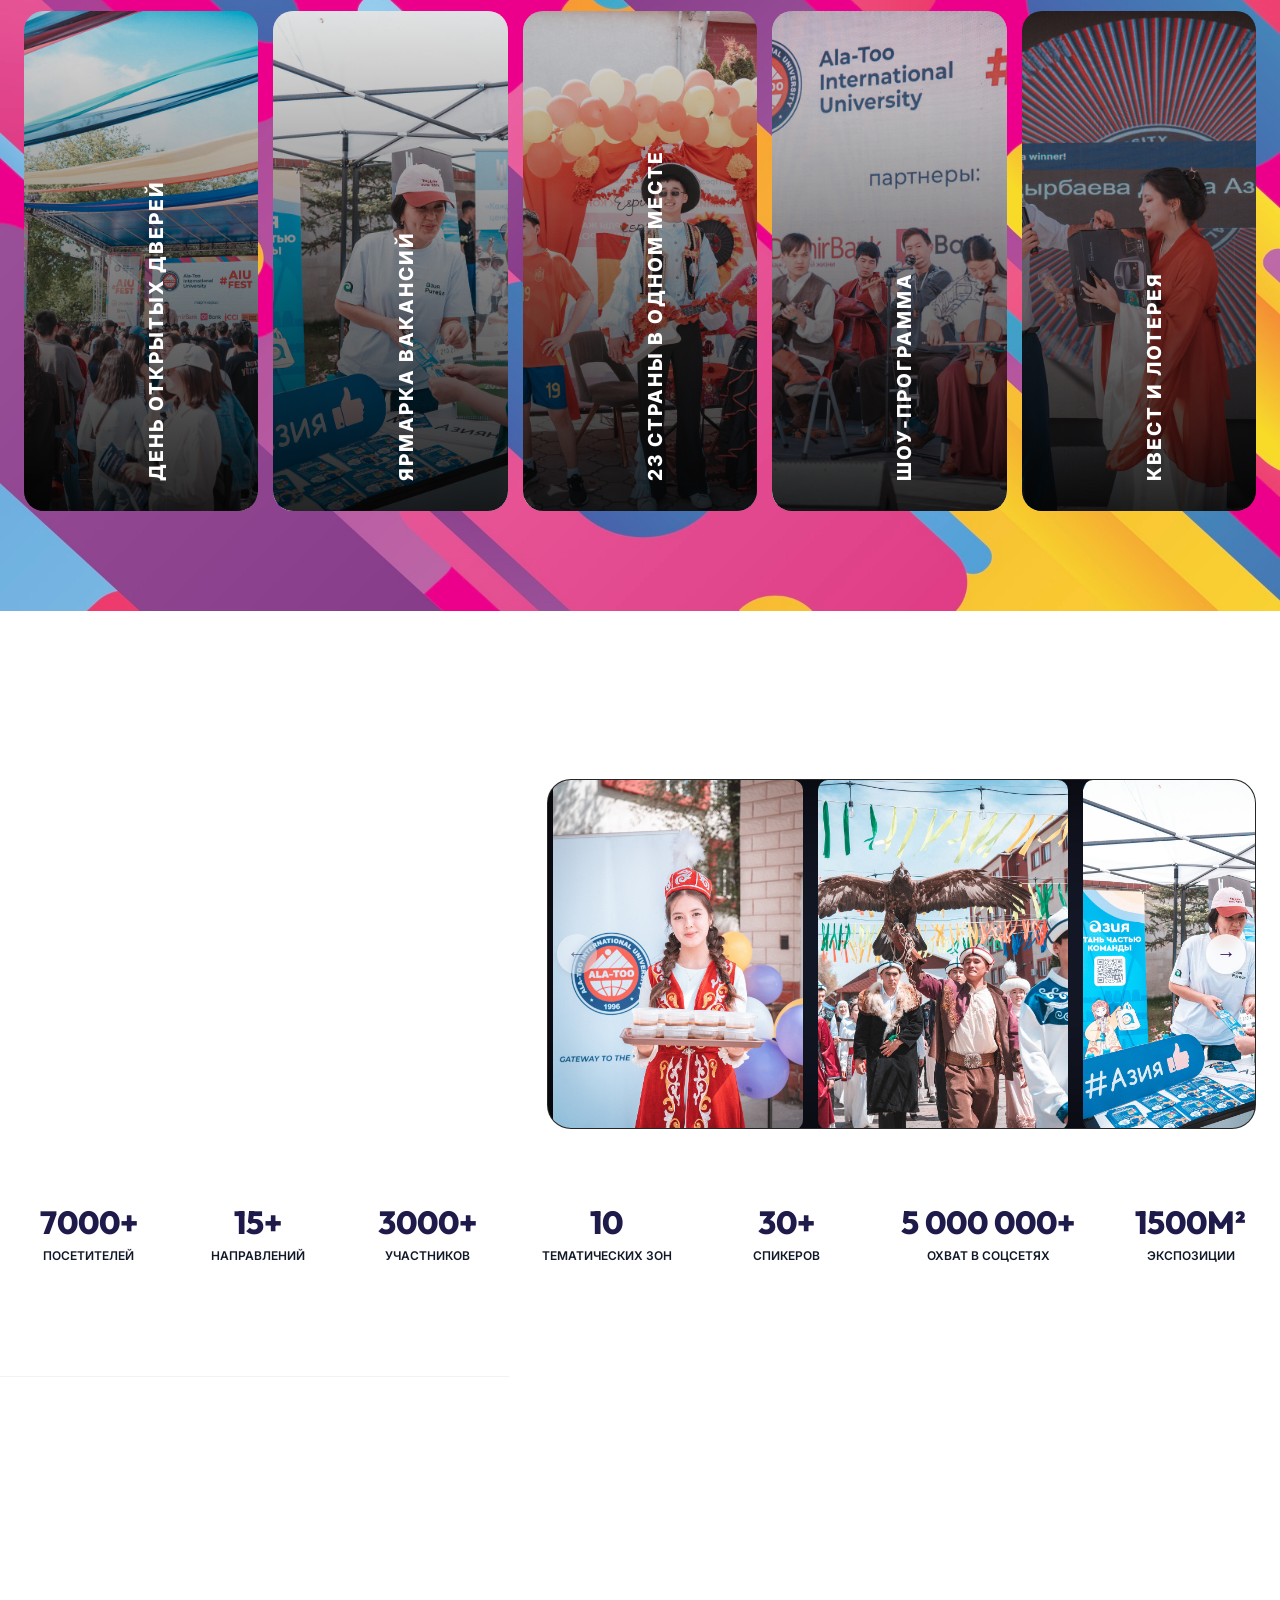
==== commit 6d53919c: "Update index.html" ====
--- a/index.html
+++ b/index.html
@@ -82,7 +82,7 @@
                 <!-- Bottom Row: Sponsor Logos -->
                 <div class="hero-banner-bottom">
                     <div class="sponsor-group">
-                        <div class="sponsors-label">Генеральный спонсор</div>
+                        <div class="sponsors-label">Генеральные спонсоры</div>
                         <!-- example: CCI & Shoro -->
                         <div style="display: flex; gap: 20px; flex-wrap: nowrap; justify-content: center;">
                             <div class="partner-logo-box gold-hero-box">
